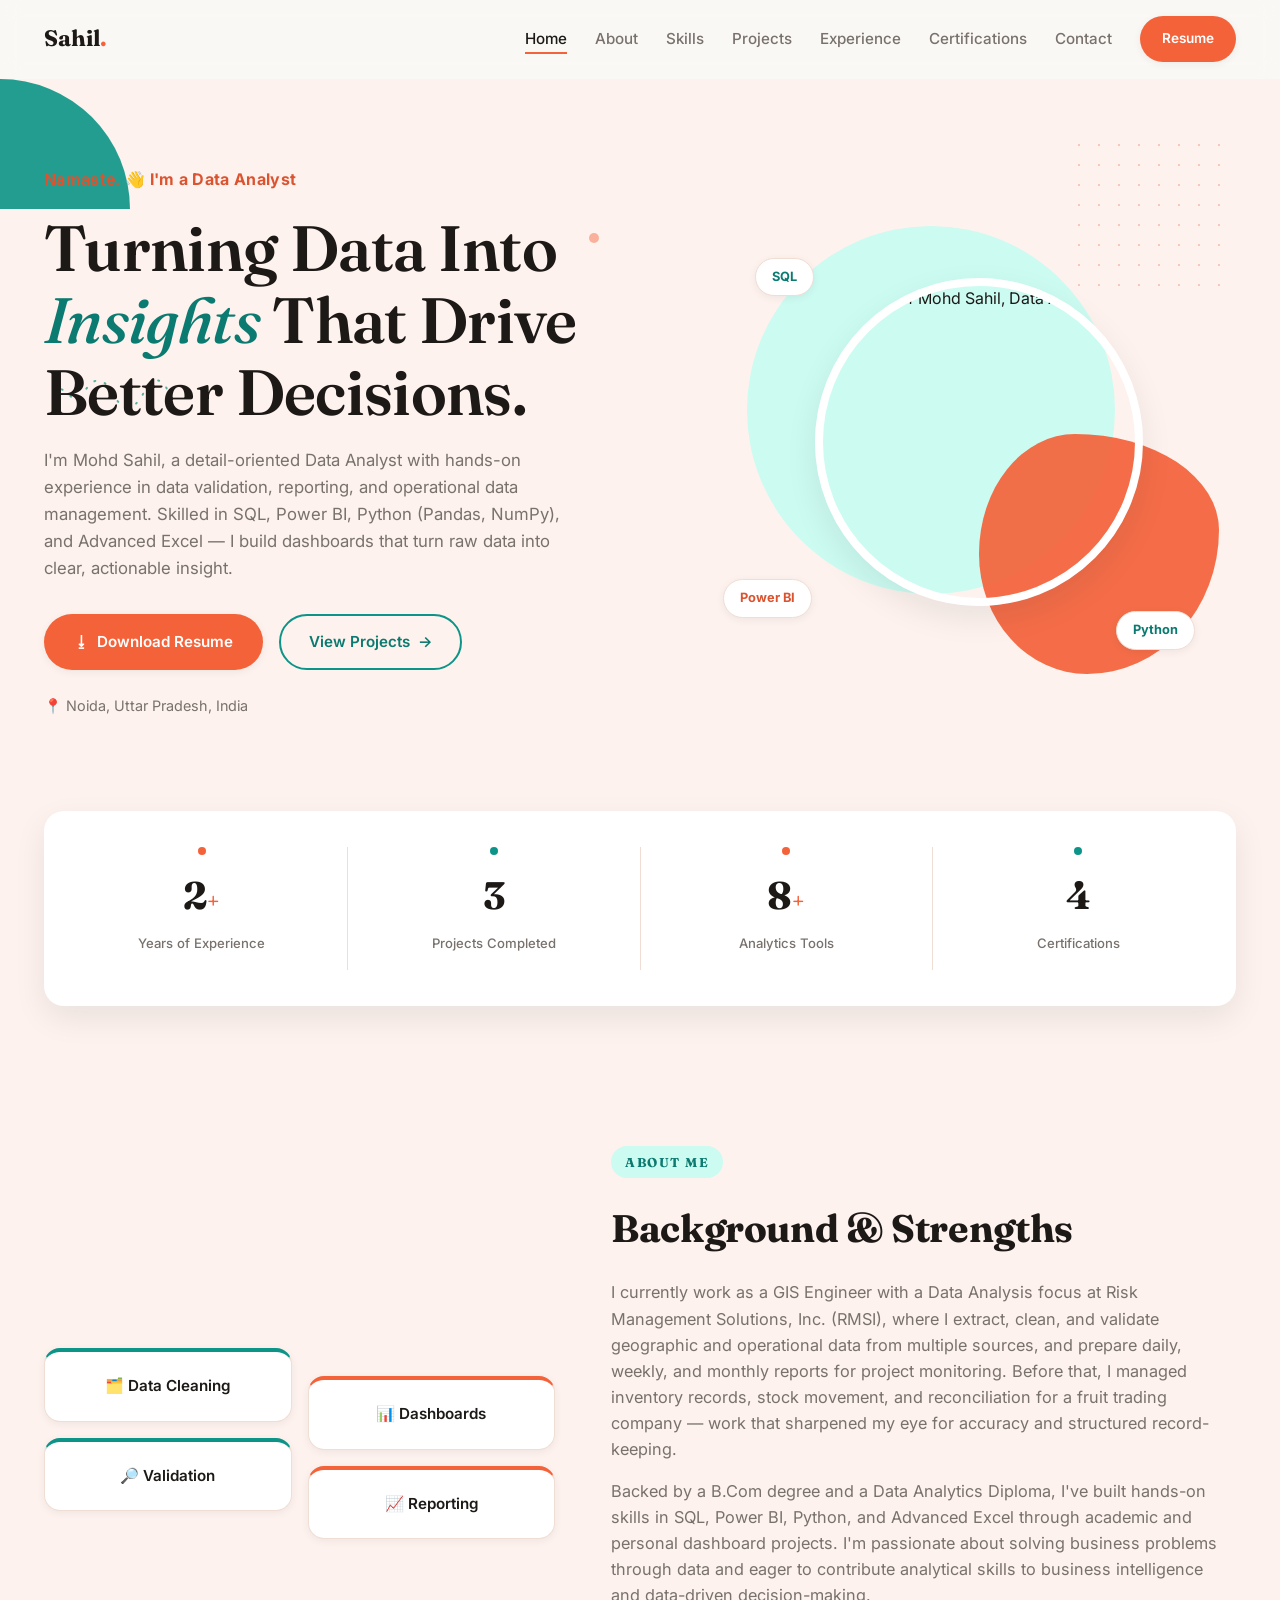
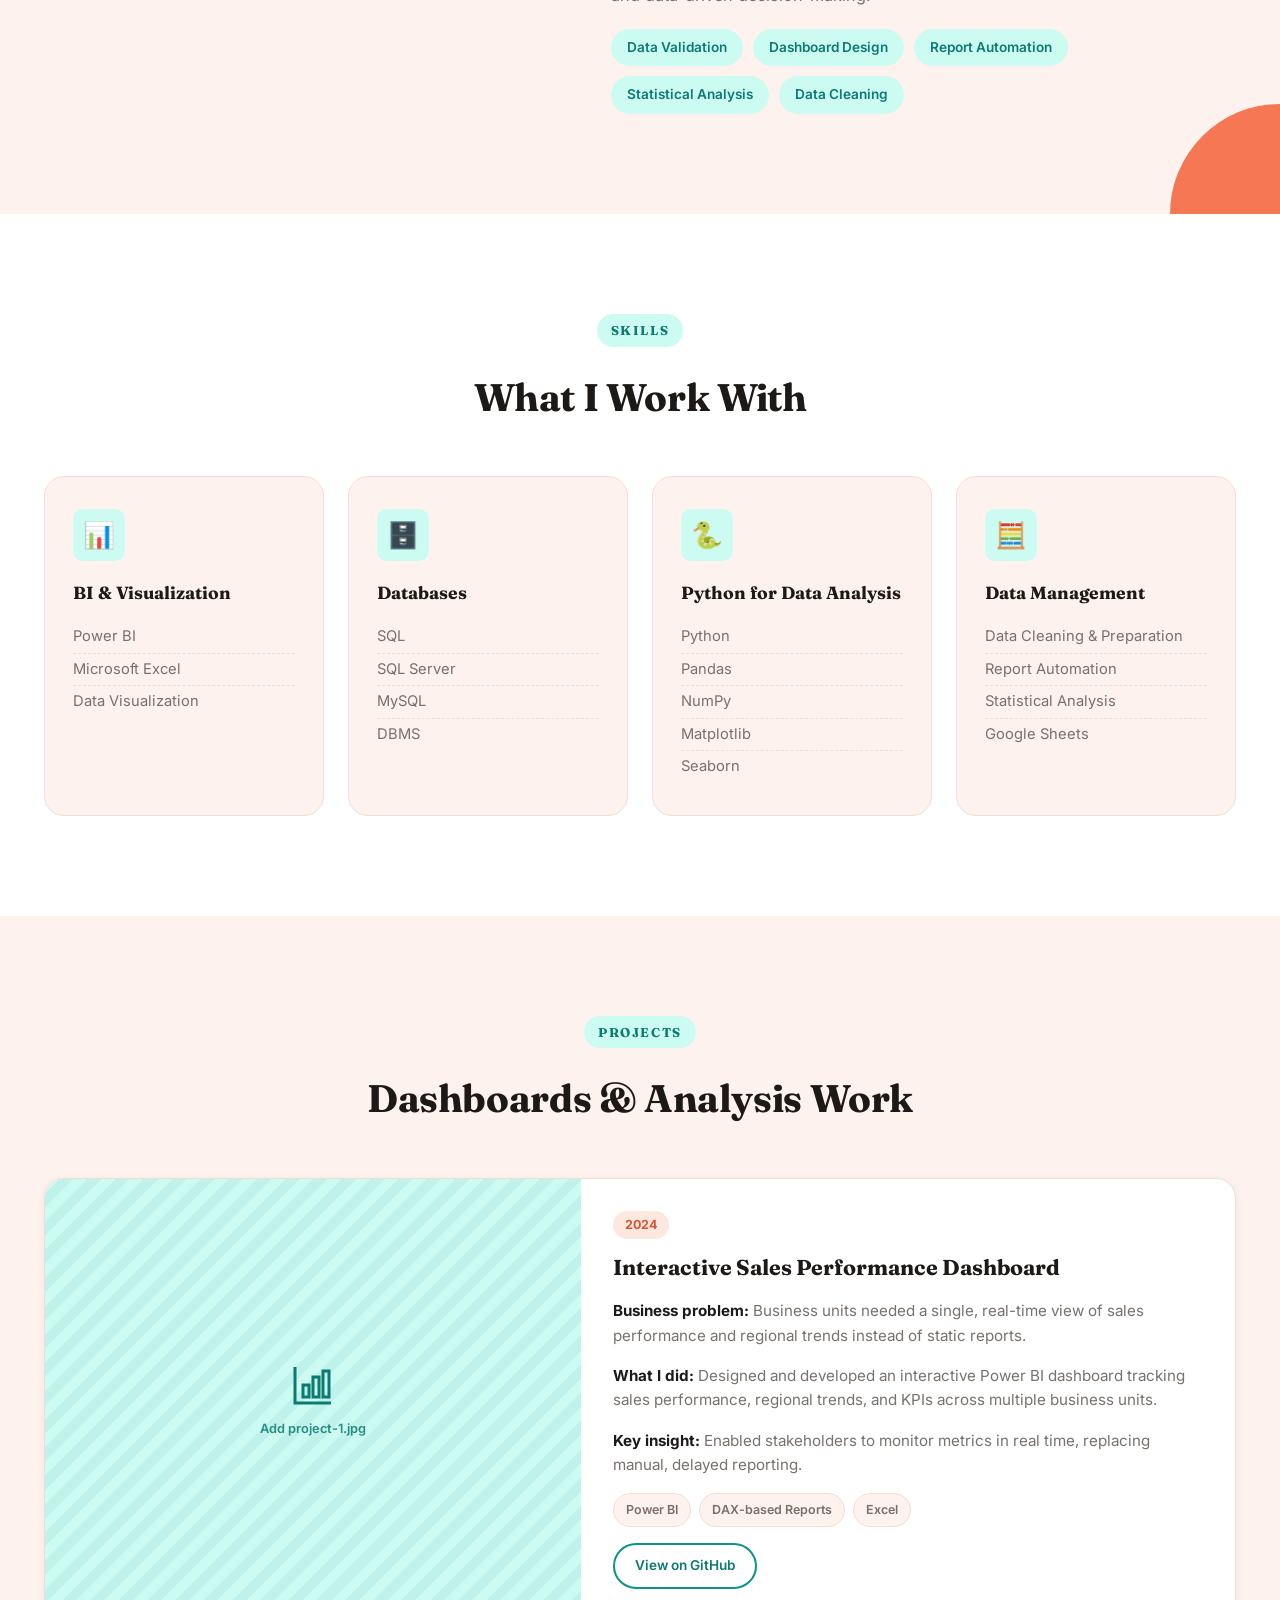
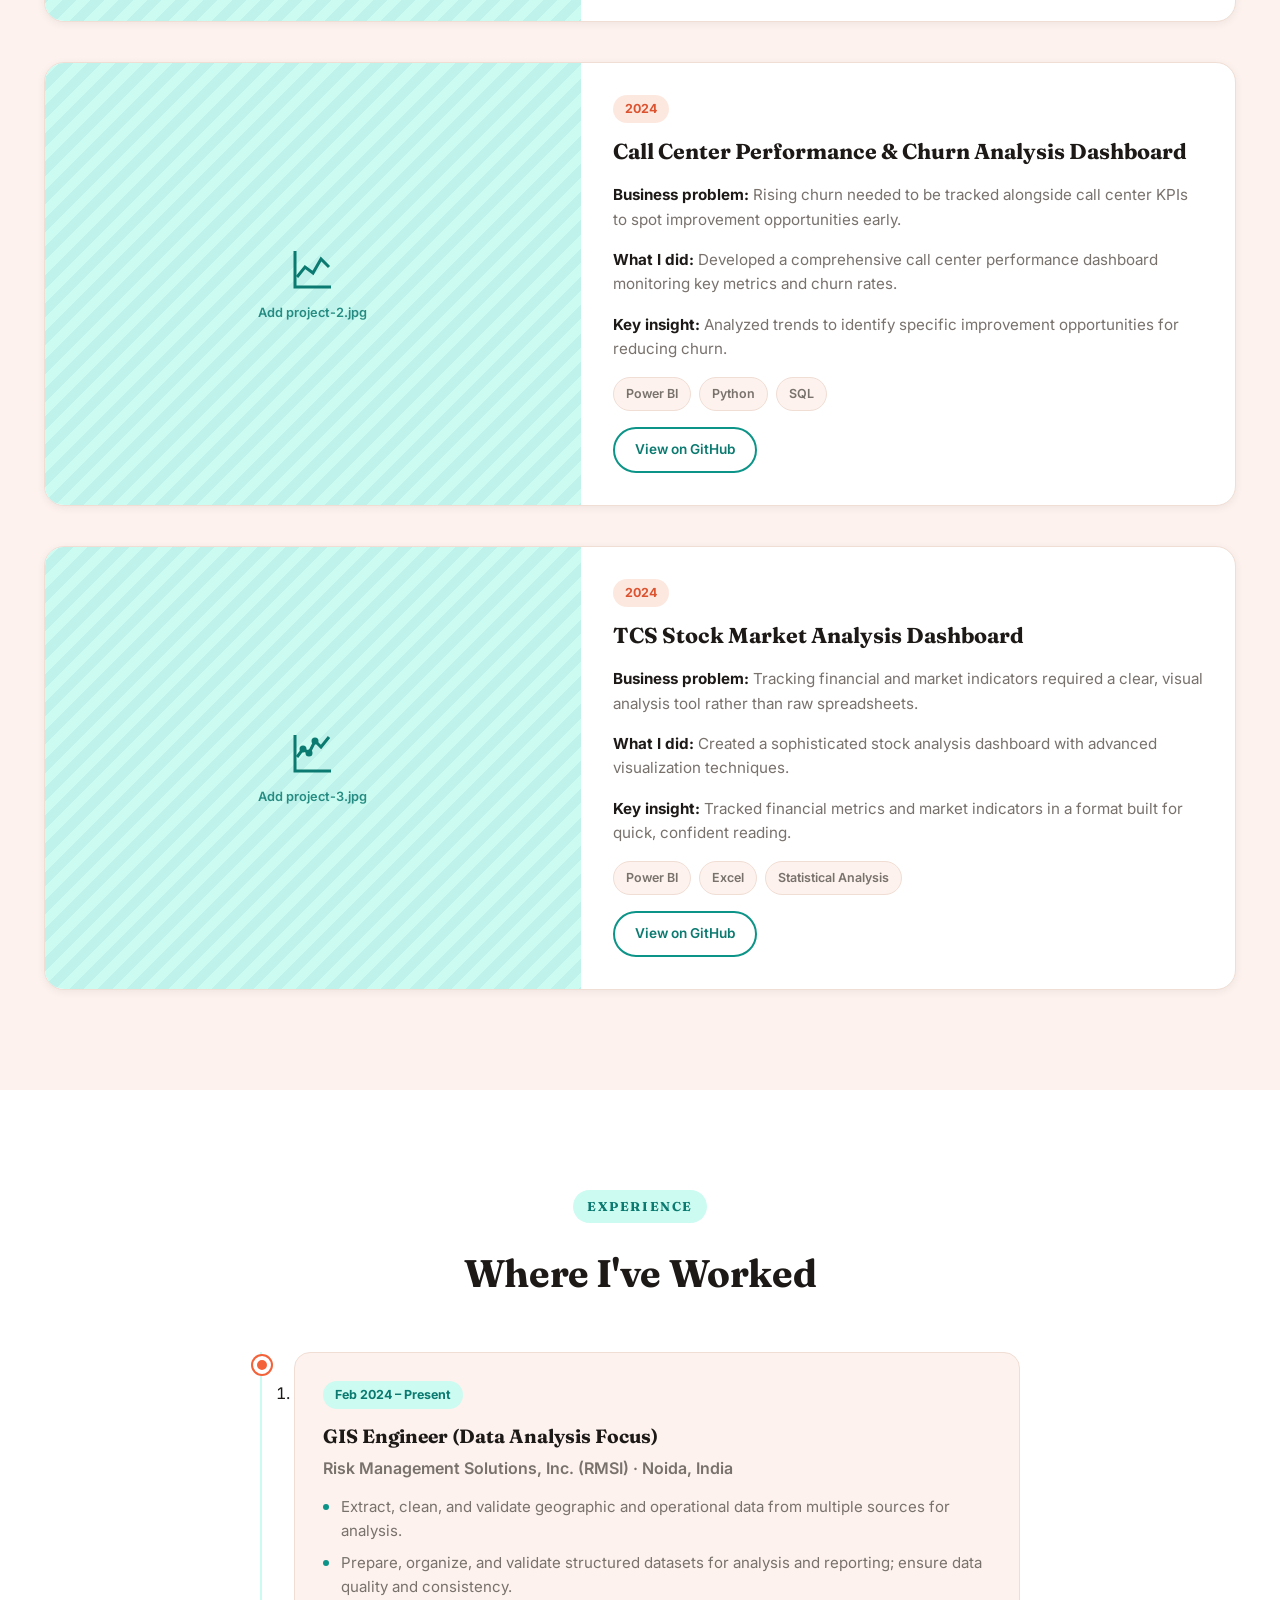
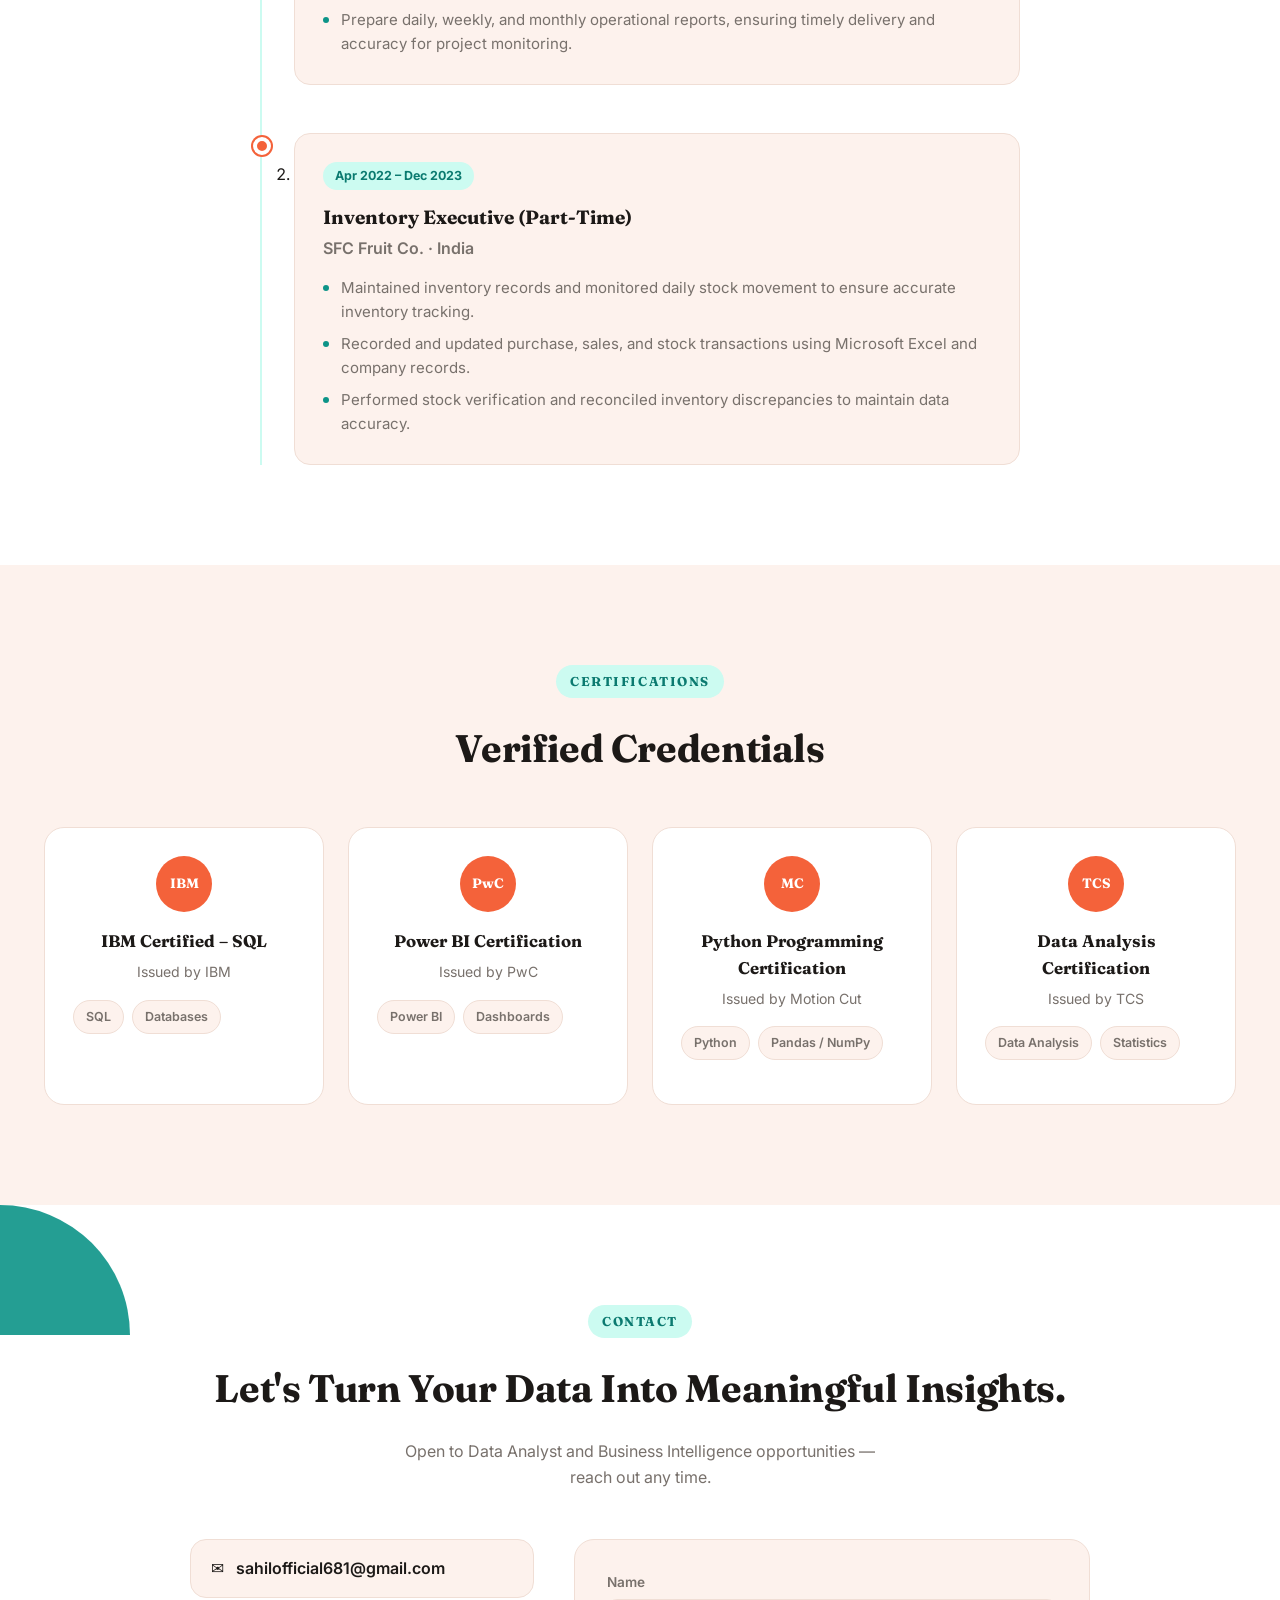
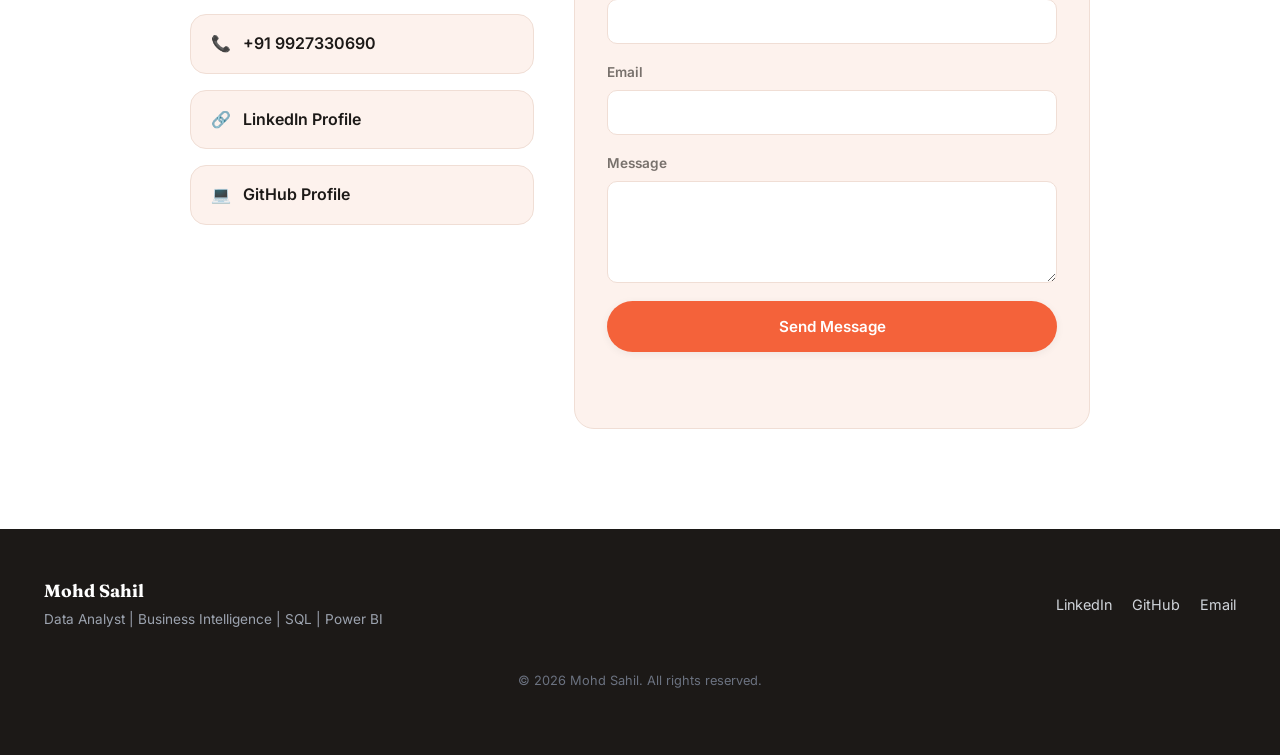
==== index.html @ 507fa6af "Add files via upload" ====
<!DOCTYPE html>
<html lang="en">
<head>
  <meta charset="UTF-8">
  <meta name="viewport" content="width=device-width, initial-scale=1.0">
  <title>Mohd Sahil | Data Analyst &amp; Business Intelligence Professional</title>
  <meta name="description" content="Mohd Sahil — Data Analyst specializing in SQL, Power BI, Python and Excel. Portfolio of dashboards, data cleaning, and reporting projects.">
  <meta name="keywords" content="Data Analyst, Power BI, SQL, Python, Business Intelligence, Data Visualization, Portfolio">
  <meta name="author" content="Mohd Sahil">

  <!-- Open Graph -->
  <meta property="og:title" content="Mohd Sahil | Data Analyst Portfolio">
  <meta property="og:description" content="Turning data into insights that drive better decisions.">
  <meta property="og:type" content="website">

  <!-- Favicon (simple inline SVG monogram, no external file needed) -->
  <link rel="icon" href="data:image/svg+xml,%3Csvg xmlns='http://www.w3.org/2000/svg' viewBox='0 0 100 100'%3E%3Crect width='100' height='100' rx='22' fill='%230D9488'/%3E%3Ctext x='50' y='68' font-size='52' font-family='Arial,sans-serif' font-weight='700' fill='white' text-anchor='middle'%3EMS%3C/text%3E%3C/svg%3E">

  <!-- Fonts -->
  <link rel="preconnect" href="https://fonts.googleapis.com">
  <link rel="preconnect" href="https://fonts.gstatic.com" crossorigin>
  <link href="https://fonts.googleapis.com/css2?family=Fraunces:ital,wght@0,500;0,600;0,700;1,500;1,600&family=Inter:wght@400;500;600;700&display=swap" rel="stylesheet">

  <link rel="stylesheet" href="style.css">
</head>
<body>

  <!-- Skip link for accessibility -->
  <a class="skip-link" href="#main">Skip to main content</a>

  <!-- ===================== NAVBAR ===================== -->
  <header class="navbar" id="navbar">
    <nav class="nav-container" aria-label="Primary navigation">
      <a href="#home" class="nav-logo">Sahil<span class="dot">.</span></a>

      <button class="nav-toggle" id="navToggle" aria-label="Toggle navigation menu" aria-expanded="false" aria-controls="navMenu">
        <span></span><span></span><span></span>
      </button>

      <ul class="nav-menu" id="navMenu">
        <li><a href="#home" class="nav-link active">Home</a></li>
        <li><a href="#about" class="nav-link">About</a></li>
        <li><a href="#skills" class="nav-link">Skills</a></li>
        <li><a href="#projects" class="nav-link">Projects</a></li>
        <li><a href="#experience" class="nav-link">Experience</a></li>
        <li><a href="#certifications" class="nav-link">Certifications</a></li>
        <li><a href="#contact" class="nav-link">Contact</a></li>
        <li><a href="assets/resume/resume.pdf" class="btn btn-primary btn-small" download>Resume</a></li>
      </ul>
    </nav>
  </header>

  <main id="main">

    <!-- ===================== HERO ===================== -->
    <section class="hero" id="home">
      <span class="corner-shape corner-shape-teal" aria-hidden="true"></span>
      <div class="hero-bg-shapes" aria-hidden="true">
        <span class="shape shape-grid"></span>
        <span class="shape shape-dot shape-dot-1"></span>
        <span class="shape shape-dot shape-dot-2"></span>
        <svg class="shape shape-squiggle" width="120" height="40" viewBox="0 0 120 40" fill="none"><path d="M2 20c10-18 20 18 30 0s20-18 30 0 20 18 30 0 20-18 26 0" stroke="#0D9488" stroke-width="2" stroke-linecap="round" stroke-dasharray="1 10"/></svg>
      </div>

      <div class="container hero-grid">
        <div class="hero-text reveal">
          <p class="eyebrow">Namaste. 👋 I'm a Data Analyst</p>
          <h1 class="hero-title">Turning Data Into <em>Insights</em> That Drive Better Decisions.</h1>
          <p class="hero-intro">
            I'm Mohd Sahil, a detail-oriented Data Analyst with hands-on experience in data validation,
            reporting, and operational data management. Skilled in SQL, Power BI, Python (Pandas, NumPy),
            and Advanced Excel — I build dashboards that turn raw data into clear, actionable insight.
          </p>
          <div class="hero-actions">
            <a href="assets/resume/resume.pdf" class="btn btn-primary" download><span aria-hidden="true">⭳</span> Download Resume</a>
            <a href="#projects" class="btn btn-outline">View Projects <span aria-hidden="true">→</span></a>
          </div>
          <div class="hero-meta">
            <span>📍 Noida, Uttar Pradesh, India</span>
          </div>
        </div>

        <div class="hero-visual reveal">
          <div class="hero-photo-frame">
            <span class="frame-blob frame-blob-teal" aria-hidden="true"></span>
            <span class="frame-blob frame-blob-coral" aria-hidden="true"></span>
            <img src="assets/images/profile.png" alt="Portrait of Mohd Sahil, Data Analyst" class="hero-photo" width="440" height="440">
            <span class="chip chip-sql" aria-hidden="true">SQL</span>
            <span class="chip chip-bi" aria-hidden="true">Power BI</span>
            <span class="chip chip-py" aria-hidden="true">Python</span>
          </div>
        </div>
      </div>
    </section>

    <!-- ===================== KPI / STATS (floating card) ===================== -->
    <section class="stats" aria-label="Career statistics">
      <div class="container">
        <div class="stats-card reveal">
          <div class="stat-item">
            <span class="stat-dot dot-coral" aria-hidden="true"></span>
            <span class="stat-number" data-count="2">0</span><span class="stat-plus">+</span>
            <p class="stat-label">Years of Experience</p>
          </div>
          <span class="stat-divider" aria-hidden="true"></span>
          <div class="stat-item">
            <span class="stat-dot dot-teal" aria-hidden="true"></span>
            <span class="stat-number" data-count="3">0</span>
            <p class="stat-label">Projects Completed</p>
          </div>
          <span class="stat-divider" aria-hidden="true"></span>
          <div class="stat-item">
            <span class="stat-dot dot-coral" aria-hidden="true"></span>
            <span class="stat-number" data-count="8">0</span><span class="stat-plus">+</span>
            <p class="stat-label">Analytics Tools</p>
          </div>
          <span class="stat-divider" aria-hidden="true"></span>
          <div class="stat-item">
            <span class="stat-dot dot-teal" aria-hidden="true"></span>
            <span class="stat-number" data-count="4">0</span>
            <p class="stat-label">Certifications</p>
          </div>
        </div>
      </div>
    </section>

    <!-- ===================== ABOUT ===================== -->
    <section class="about" id="about">
      <span class="corner-shape corner-shape-coral" aria-hidden="true"></span>
      <div class="container about-grid">
        <div class="about-visual reveal" aria-hidden="true">
          <div class="about-shape-block">
            <div class="mini-card">🗂️ Data Cleaning</div>
            <div class="mini-card mini-card-offset">📊 Dashboards</div>
            <div class="mini-card">🔎 Validation</div>
            <div class="mini-card mini-card-offset">📈 Reporting</div>
          </div>
        </div>

        <div class="about-content reveal">
          <p class="eyebrow">About Me</p>
          <h2 class="section-title">Background &amp; Strengths</h2>
          <p class="about-text">
            I currently work as a GIS Engineer with a Data Analysis focus at Risk Management Solutions, Inc. (RMSI),
            where I extract, clean, and validate geographic and operational data from multiple sources, and prepare
            daily, weekly, and monthly reports for project monitoring. Before that, I managed inventory records,
            stock movement, and reconciliation for a fruit trading company — work that sharpened my eye for
            accuracy and structured record-keeping.
          </p>
          <p class="about-text">
            Backed by a B.Com degree and a Data Analytics Diploma, I've built hands-on skills in SQL, Power BI,
            Python, and Advanced Excel through academic and personal dashboard projects. I'm passionate about
            solving business problems through data and eager to contribute analytical skills to business
            intelligence and data-driven decision-making.
          </p>
          <ul class="strength-tags">
            <li>Data Validation</li>
            <li>Dashboard Design</li>
            <li>Report Automation</li>
            <li>Statistical Analysis</li>
            <li>Data Cleaning</li>
          </ul>
        </div>
      </div>
    </section>

    <!-- ===================== SKILLS ===================== -->
    <section class="skills" id="skills">
      <div class="container">
        <p class="eyebrow center">Skills</p>
        <h2 class="section-title center">What I Work With</h2>

        <div class="skills-grid">
          <div class="skill-card reveal">
            <div class="skill-icon" aria-hidden="true">📊</div>
            <h3>BI &amp; Visualization</h3>
            <ul class="skill-list">
              <li>Power BI</li>
              <li>Microsoft Excel</li>
              <li>Data Visualization</li>
            </ul>
          </div>

          <div class="skill-card reveal">
            <div class="skill-icon" aria-hidden="true">🗄️</div>
            <h3>Databases</h3>
            <ul class="skill-list">
              <li>SQL</li>
              <li>SQL Server</li>
              <li>MySQL</li>
              <li>DBMS</li>
            </ul>
          </div>

          <div class="skill-card reveal">
            <div class="skill-icon" aria-hidden="true">🐍</div>
            <h3>Python for Data Analysis</h3>
            <ul class="skill-list">
              <li>Python</li>
              <li>Pandas</li>
              <li>NumPy</li>
              <li>Matplotlib</li>
              <li>Seaborn</li>
            </ul>
          </div>

          <div class="skill-card reveal">
            <div class="skill-icon" aria-hidden="true">🧮</div>
            <h3>Data Management</h3>
            <ul class="skill-list">
              <li>Data Cleaning &amp; Preparation</li>
              <li>Report Automation</li>
              <li>Statistical Analysis</li>
              <li>Google Sheets</li>
            </ul>
          </div>
        </div>
      </div>
    </section>

    <!-- ===================== PROJECTS ===================== -->
    <section class="projects" id="projects">
      <div class="container">
        <p class="eyebrow center">Projects</p>
        <h2 class="section-title center">Dashboards &amp; Analysis Work</h2>

        <div class="project-list">

          <!-- Project 1 -->
          <article class="project-card reveal">
            <div class="project-media">
              <div class="project-placeholder" role="img" aria-label="Placeholder for Interactive Sales Performance Dashboard screenshot">
                <svg viewBox="0 0 24 24" width="48" height="48" fill="none" stroke="currentColor" stroke-width="1.5" aria-hidden="true"><path d="M3 3v18h18"/><rect x="7" y="12" width="3" height="6"/><rect x="12" y="8" width="3" height="10"/><rect x="17" y="5" width="3" height="13"/></svg>
                <span>Add project-1.jpg</span>
              </div>
            </div>
            <div class="project-body">
              <span class="project-year">2024</span>
              <h3>Interactive Sales Performance Dashboard</h3>
              <p class="project-problem"><strong>Business problem:</strong> Business units needed a single, real-time view of sales performance and regional trends instead of static reports.</p>
              <p class="project-detail"><strong>What I did:</strong> Designed and developed an interactive Power BI dashboard tracking sales performance, regional trends, and KPIs across multiple business units.</p>
              <p class="project-insight"><strong>Key insight:</strong> Enabled stakeholders to monitor metrics in real time, replacing manual, delayed reporting.</p>
              <div class="project-tools">
                <span class="tool-tag">Power BI</span>
                <span class="tool-tag">DAX-based Reports</span>
                <span class="tool-tag">Excel</span>
              </div>
              <div class="project-actions">
                <a href="https://github.com/MohdSahil007/" class="btn btn-outline btn-small" target="_blank" rel="noopener noreferrer">View on GitHub</a>
              </div>
            </div>
          </article>

          <!-- Project 2 -->
          <article class="project-card reveal">
            <div class="project-media">
              <div class="project-placeholder" role="img" aria-label="Placeholder for Call Center Performance and Churn Analysis Dashboard screenshot">
                <svg viewBox="0 0 24 24" width="48" height="48" fill="none" stroke="currentColor" stroke-width="1.5" aria-hidden="true"><path d="M3 3v18h18"/><path d="M4 16l4-5 4 3 4-7 4 4"/></svg>
                <span>Add project-2.jpg</span>
              </div>
            </div>
            <div class="project-body">
              <span class="project-year">2024</span>
              <h3>Call Center Performance &amp; Churn Analysis Dashboard</h3>
              <p class="project-problem"><strong>Business problem:</strong> Rising churn needed to be tracked alongside call center KPIs to spot improvement opportunities early.</p>
              <p class="project-detail"><strong>What I did:</strong> Developed a comprehensive call center performance dashboard monitoring key metrics and churn rates.</p>
              <p class="project-insight"><strong>Key insight:</strong> Analyzed trends to identify specific improvement opportunities for reducing churn.</p>
              <div class="project-tools">
                <span class="tool-tag">Power BI</span>
                <span class="tool-tag">Python</span>
                <span class="tool-tag">SQL</span>
              </div>
              <div class="project-actions">
                <a href="https://github.com/MohdSahil007/" class="btn btn-outline btn-small" target="_blank" rel="noopener noreferrer">View on GitHub</a>
              </div>
            </div>
          </article>

          <!-- Project 3 -->
          <article class="project-card reveal">
            <div class="project-media">
              <div class="project-placeholder" role="img" aria-label="Placeholder for TCS Stock Market Analysis Dashboard screenshot">
                <svg viewBox="0 0 24 24" width="48" height="48" fill="none" stroke="currentColor" stroke-width="1.5" aria-hidden="true"><path d="M3 3v18h18"/><path d="M4 14l3-4 3 2 3-6 3 3 4-5"/><circle cx="7" cy="10" r="1"/><circle cx="10" cy="12" r="1"/><circle cx="13" cy="6" r="1"/></svg>
                <span>Add project-3.jpg</span>
              </div>
            </div>
            <div class="project-body">
              <span class="project-year">2024</span>
              <h3>TCS Stock Market Analysis Dashboard</h3>
              <p class="project-problem"><strong>Business problem:</strong> Tracking financial and market indicators required a clear, visual analysis tool rather than raw spreadsheets.</p>
              <p class="project-detail"><strong>What I did:</strong> Created a sophisticated stock analysis dashboard with advanced visualization techniques.</p>
              <p class="project-insight"><strong>Key insight:</strong> Tracked financial metrics and market indicators in a format built for quick, confident reading.</p>
              <div class="project-tools">
                <span class="tool-tag">Power BI</span>
                <span class="tool-tag">Excel</span>
                <span class="tool-tag">Statistical Analysis</span>
              </div>
              <div class="project-actions">
                <a href="https://github.com/MohdSahil007/" class="btn btn-outline btn-small" target="_blank" rel="noopener noreferrer">View on GitHub</a>
              </div>
            </div>
          </article>

        </div>
      </div>
    </section>

    <!-- ===================== EXPERIENCE ===================== -->
    <section class="experience" id="experience">
      <div class="container">
        <p class="eyebrow center">Experience</p>
        <h2 class="section-title center">Where I've Worked</h2>

        <ol class="timeline">
          <li class="timeline-item reveal">
            <span class="timeline-dot" aria-hidden="true"></span>
            <div class="timeline-card">
              <span class="timeline-date">Feb 2024 – Present</span>
              <h3>GIS Engineer (Data Analysis Focus)</h3>
              <p class="timeline-company">Risk Management Solutions, Inc. (RMSI) · Noida, India</p>
              <ul>
                <li>Extract, clean, and validate geographic and operational data from multiple sources for analysis.</li>
                <li>Prepare, organize, and validate structured datasets for analysis and reporting; ensure data quality and consistency.</li>
                <li>Prepare daily, weekly, and monthly operational reports, ensuring timely delivery and accuracy for project monitoring.</li>
              </ul>
            </div>
          </li>

          <li class="timeline-item reveal">
            <span class="timeline-dot" aria-hidden="true"></span>
            <div class="timeline-card">
              <span class="timeline-date">Apr 2022 – Dec 2023</span>
              <h3>Inventory Executive (Part-Time)</h3>
              <p class="timeline-company">SFC Fruit Co. · India</p>
              <ul>
                <li>Maintained inventory records and monitored daily stock movement to ensure accurate inventory tracking.</li>
                <li>Recorded and updated purchase, sales, and stock transactions using Microsoft Excel and company records.</li>
                <li>Performed stock verification and reconciled inventory discrepancies to maintain data accuracy.</li>
              </ul>
            </div>
          </li>
        </ol>
      </div>
    </section>

    <!-- ===================== CERTIFICATIONS ===================== -->
    <section class="certifications" id="certifications">
      <div class="container">
        <p class="eyebrow center">Certifications</p>
        <h2 class="section-title center">Verified Credentials</h2>

        <div class="cert-grid">
          <div class="cert-card reveal">
            <div class="cert-badge">IBM</div>
            <h3>IBM Certified – SQL</h3>
            <p class="cert-issuer">Issued by IBM</p>
            <div class="project-tools">
              <span class="tool-tag">SQL</span>
              <span class="tool-tag">Databases</span>
            </div>
          </div>

          <div class="cert-card reveal">
            <div class="cert-badge">PwC</div>
            <h3>Power BI Certification</h3>
            <p class="cert-issuer">Issued by PwC</p>
            <div class="project-tools">
              <span class="tool-tag">Power BI</span>
              <span class="tool-tag">Dashboards</span>
            </div>
          </div>

          <div class="cert-card reveal">
            <div class="cert-badge">MC</div>
            <h3>Python Programming Certification</h3>
            <p class="cert-issuer">Issued by Motion Cut</p>
            <div class="project-tools">
              <span class="tool-tag">Python</span>
              <span class="tool-tag">Pandas / NumPy</span>
            </div>
          </div>

          <div class="cert-card reveal">
            <div class="cert-badge">TCS</div>
            <h3>Data Analysis Certification</h3>
            <p class="cert-issuer">Issued by TCS</p>
            <div class="project-tools">
              <span class="tool-tag">Data Analysis</span>
              <span class="tool-tag">Statistics</span>
            </div>
          </div>
        </div>
      </div>
    </section>

    <!-- ===================== CONTACT ===================== -->
    <section class="contact" id="contact">
      <span class="corner-shape corner-shape-teal" aria-hidden="true"></span>
      <div class="container contact-inner">
        <p class="eyebrow center">Contact</p>
        <h2 class="section-title center">Let's Turn Your Data Into Meaningful Insights.</h2>
        <p class="contact-sub">Open to Data Analyst and Business Intelligence opportunities — reach out any time.</p>

        <div class="contact-grid">
          <div class="contact-links reveal">
            <a href="mailto:sahilofficial681@gmail.com" class="contact-link">
              <span aria-hidden="true">✉️</span> sahilofficial681@gmail.com
            </a>
            <a href="tel:+919927330690" class="contact-link">
              <span aria-hidden="true">📞</span> +91 9927330690
            </a>
            <a href="https://www.linkedin.com/in/mohd-sahil-ab42892b3" class="contact-link" target="_blank" rel="noopener noreferrer">
              <span aria-hidden="true">🔗</span> LinkedIn Profile
            </a>
            <a href="https://github.com/MohdSahil007/" class="contact-link" target="_blank" rel="noopener noreferrer">
              <span aria-hidden="true">💻</span> GitHub Profile
            </a>
          </div>

          <form class="contact-form reveal" id="contactForm" novalidate>
            <div class="form-row">
              <label for="cf-name">Name</label>
              <input type="text" id="cf-name" name="name" required autocomplete="name">
            </div>
            <div class="form-row">
              <label for="cf-email">Email</label>
              <input type="email" id="cf-email" name="email" required autocomplete="email">
            </div>
            <div class="form-row">
              <label for="cf-message">Message</label>
              <textarea id="cf-message" name="message" rows="4" required></textarea>
            </div>
            <button type="submit" class="btn btn-primary btn-full">Send Message</button>
            <p class="form-note" id="formNote" role="status" aria-live="polite"></p>
          </form>
        </div>
      </div>
    </section>

  </main>

  <!-- ===================== FOOTER ===================== -->
  <footer class="footer">
    <div class="container footer-inner">
      <div>
        <p class="footer-name">Mohd Sahil</p>
        <p class="footer-role">Data Analyst | Business Intelligence | SQL | Power BI</p>
      </div>
      <div class="footer-social">
        <a href="https://www.linkedin.com/in/mohd-sahil-ab42892b3" target="_blank" rel="noopener noreferrer" aria-label="LinkedIn">LinkedIn</a>
        <a href="https://github.com/MohdSahil007/" target="_blank" rel="noopener noreferrer" aria-label="GitHub">GitHub</a>
        <a href="mailto:sahilofficial681@gmail.com" aria-label="Email">Email</a>
      </div>
      <p class="footer-copy">© <span id="year"></span> Mohd Sahil. All rights reserved.</p>
    </div>
  </footer>

  <!-- Back to top -->
  <button id="backToTop" class="back-to-top" aria-label="Back to top">↑</button>

  <script src="script.js"></script>
</body>
</html>
---- style.css ----
/* =========================================================
   MOHD SAHIL — DATA ANALYST PORTFOLIO
   Design tokens: Teal primary, Coral secondary, off-white bg
   ========================================================= */

:root {
  /* Colors */
  --bg: #FDF2ED;
  --bg-deep: #FBE7DF;
  --surface: #FFFFFF;
  --teal: #0D9488;
  --teal-dark: #0B7A70;
  --teal-tint: #CCFBF1;
  --coral: #F4623A;
  --coral-dark: #DC5330;
  --coral-tint: #FDE2D8;
  --text-primary: #1C1917;
  --text-secondary: #78716C;
  --border: #F0DED5;

  /* Type */
  --font-display: 'Fraunces', Georgia, serif;
  --font-body: 'Inter', system-ui, sans-serif;

  /* Layout */
  --max-width: 1240px;
  --radius-lg: 20px;
  --radius-md: 16px;
  --radius-sm: 10px;
  --shadow-sm: 0 2px 8px rgba(17, 24, 39, 0.06);
  --shadow-md: 0 12px 32px rgba(17, 24, 39, 0.08);
  --transition: 220ms ease;
}

/* ===================== RESET ===================== */
*, *::before, *::after { box-sizing: border-box; }
html { scroll-behavior: smooth; }
body {
  margin: 0;
  font-family: var(--font-body);
  color: var(--text-primary);
  background: var(--bg);
  line-height: 1.6;
  -webkit-font-smoothing: antialiased;
}
img { max-width: 100%; display: block; }
ul { list-style: none; margin: 0; padding: 0; }
a { color: inherit; text-decoration: none; }
h1, h2, h3 { font-family: var(--font-display); margin: 0; }
p { margin: 0 0 1rem; }
button { font-family: inherit; cursor: pointer; }

@media (prefers-reduced-motion: reduce) {
  html { scroll-behavior: auto; }
  *, *::before, *::after {
    animation-duration: 0.001ms !important;
    animation-iteration-count: 1 !important;
    transition-duration: 0.001ms !important;
  }
}

/* Skip link */
.skip-link {
  position: absolute;
  left: -999px;
  top: 0;
  background: var(--teal);
  color: #fff;
  padding: 12px 20px;
  z-index: 1000;
  border-radius: 0 0 8px 0;
}
.skip-link:focus {
  left: 0;
}

/* Focus visibility for accessibility */
a:focus-visible,
button:focus-visible,
input:focus-visible,
textarea:focus-visible {
  outline: 3px solid var(--coral);
  outline-offset: 3px;
}

.container {
  max-width: var(--max-width);
  margin: 0 auto;
  padding: 0 24px;
}

/* ===================== BUTTONS ===================== */
.btn {
  display: inline-flex;
  align-items: center;
  justify-content: center;
  padding: 14px 28px;
  border-radius: 999px;
  font-weight: 600;
  font-size: 0.95rem;
  border: 2px solid transparent;
  transition: transform var(--transition), box-shadow var(--transition), background var(--transition), color var(--transition);
  white-space: nowrap;
}
.btn-primary {
  background: var(--coral);
  color: #fff;
  box-shadow: var(--shadow-sm);
  gap: 8px;
}
.btn-primary:hover {
  background: var(--coral-dark);
  transform: translateY(-2px);
  box-shadow: var(--shadow-md);
}
.btn-outline {
  background: transparent;
  border-color: var(--teal);
  color: var(--teal-dark);
  gap: 8px;
}
.btn-outline:hover {
  background: var(--teal);
  color: #fff;
  transform: translateY(-2px);
}
.btn-small { padding: 10px 20px; font-size: 0.85rem; }
.btn-full { width: 100%; }

/* ===================== NAVBAR ===================== */
.navbar {
  position: sticky;
  top: 0;
  z-index: 500;
  background: rgba(250, 249, 246, 0.85);
  backdrop-filter: blur(10px);
  border-bottom: 1px solid transparent;
  transition: border-color var(--transition), box-shadow var(--transition);
}
.navbar.scrolled {
  border-bottom-color: var(--border);
  box-shadow: var(--shadow-sm);
}
.nav-container {
  max-width: var(--max-width);
  margin: 0 auto;
  padding: 16px 24px;
  display: flex;
  align-items: center;
  justify-content: space-between;
}
.nav-logo {
  font-family: var(--font-display);
  font-weight: 700;
  font-size: 1.4rem;
  color: var(--text-primary);
}
.nav-logo .dot { color: var(--coral); }

.nav-menu {
  display: flex;
  align-items: center;
  gap: 28px;
}
.nav-link {
  font-weight: 500;
  font-size: 0.95rem;
  color: var(--text-secondary);
  position: relative;
  padding-bottom: 4px;
  transition: color var(--transition);
}
.nav-link::after {
  content: "";
  position: absolute;
  left: 0;
  bottom: -2px;
  width: 0;
  height: 2px;
  background: var(--coral);
  transition: width var(--transition);
}
.nav-link:hover,
.nav-link.active {
  color: var(--text-primary);
}
.nav-link.active::after,
.nav-link:hover::after {
  width: 100%;
}

.nav-toggle {
  display: none;
  flex-direction: column;
  gap: 5px;
  background: none;
  border: none;
  padding: 8px;
}
.nav-toggle span {
  width: 24px;
  height: 2px;
  background: var(--text-primary);
  transition: transform var(--transition), opacity var(--transition);
}
.nav-toggle[aria-expanded="true"] span:nth-child(1) { transform: translateY(7px) rotate(45deg); }
.nav-toggle[aria-expanded="true"] span:nth-child(2) { opacity: 0; }
.nav-toggle[aria-expanded="true"] span:nth-child(3) { transform: translateY(-7px) rotate(-45deg); }

/* ===================== HERO ===================== */
.hero {
  position: relative;
  overflow: hidden;
  padding: 88px 0 0;
}
.hero-grid {
  display: grid;
  grid-template-columns: 1.1fr 0.9fr;
  gap: 48px;
  align-items: center;
  position: relative;
  z-index: 2;
  padding-bottom: 64px;
}
.eyebrow {
  display: inline-block;
  font-family: var(--font-display);
  font-size: 0.8rem;
  font-weight: 700;
  letter-spacing: 0.12em;
  text-transform: uppercase;
  color: var(--teal-dark);
  background: var(--teal-tint);
  padding: 6px 14px;
  border-radius: 999px;
  margin-bottom: 20px;
}
.eyebrow.center { display: block; width: fit-content; margin-left: auto; margin-right: auto; }

.hero-text > .eyebrow {
  background: none;
  padding: 0;
  color: var(--coral-dark);
  font-family: var(--font-body);
  font-weight: 700;
  letter-spacing: 0.02em;
  text-transform: none;
  font-size: 1rem;
}

.hero-title {
  font-family: var(--font-display);
  font-size: clamp(2.4rem, 5.4vw, 4rem);
  font-weight: 600;
  line-height: 1.12;
  letter-spacing: -0.01em;
  margin-bottom: 20px;
}
.hero-title em {
  font-style: italic;
  color: var(--teal-dark);
  font-weight: 500;
  position: relative;
}
.hero-intro {
  font-size: 1.05rem;
  color: var(--text-secondary);
  max-width: 520px;
  margin-bottom: 32px;
}
.hero-actions {
  display: flex;
  gap: 16px;
  flex-wrap: wrap;
  margin-bottom: 24px;
}
.hero-meta {
  color: var(--text-secondary);
  font-size: 0.9rem;
}

.hero-visual { display: flex; justify-content: center; }
.hero-photo-frame {
  position: relative;
  width: min(400px, 78vw);
  height: min(400px, 78vw);
  display: flex;
  align-items: center;
  justify-content: center;
}
.frame-blob {
  position: absolute;
  z-index: 1;
  border-radius: 50%;
}
.frame-blob-teal {
  width: 92%;
  height: 92%;
  background: var(--teal-tint);
  top: -4%;
  left: -8%;
}
.frame-blob-coral {
  width: 60%;
  height: 60%;
  background: var(--coral);
  border-radius: 40% 60% 55% 45% / 50% 40% 60% 50%;
  bottom: -8%;
  right: -10%;
  opacity: 0.92;
}
.hero-photo {
  width: 82%;
  height: 82%;
  object-fit: cover;
  border-radius: 50%;
  border: 8px solid var(--surface);
  box-shadow: var(--shadow-md);
  position: relative;
  z-index: 2;
}
.chip {
  position: absolute;
  z-index: 3;
  background: var(--surface);
  border: 1px solid var(--border);
  box-shadow: var(--shadow-sm);
  padding: 8px 16px;
  border-radius: 999px;
  font-family: var(--font-body);
  font-weight: 700;
  font-size: 0.8rem;
  animation: float 5s ease-in-out infinite;
}
.chip-sql { top: 4%; left: -6%; color: var(--teal-dark); animation-delay: 0s; }
.chip-bi { bottom: 6%; left: -14%; color: var(--coral-dark); animation-delay: 1.2s; }
.chip-py { bottom: -2%; right: -4%; color: var(--teal-dark); animation-delay: 2.4s; }
@keyframes float {
  0%, 100% { transform: translateY(0); }
  50% { transform: translateY(-10px); }
}

/* Quarter-circle corner accent (reusable) */
.corner-shape {
  position: absolute;
  z-index: 1;
  pointer-events: none;
  border-radius: 0 100% 0 0;
}
.corner-shape-teal {
  top: 0;
  left: 0;
  width: 130px;
  height: 130px;
  background: var(--teal);
  opacity: 0.9;
}
.corner-shape-coral {
  bottom: 0;
  right: 0;
  width: 110px;
  height: 110px;
  background: var(--coral);
  opacity: 0.85;
  border-radius: 100% 0 0 0;
}

/* Decorative background shapes */
.hero-bg-shapes { position: absolute; inset: 0; z-index: 1; pointer-events: none; overflow: hidden; }
.shape { position: absolute; }
.shape-grid {
  top: 8%;
  right: 4%;
  width: 160px;
  height: 160px;
  background-image: radial-gradient(var(--coral) 1.5px, transparent 1.5px);
  background-size: 20px 20px;
  opacity: 0.3;
}
.shape-squiggle { top: 42%; left: 4%; opacity: 0.7; }
.shape-dot { width: 10px; height: 10px; border-radius: 50%; background: var(--coral); opacity: 0.45; }
.shape-dot-1 { top: 22%; left: 46%; }
.shape-dot-2 { top: 68%; right: 32%; background: var(--teal); }

/* ===================== STATS (floating card, overlaps hero bottom edge) ===================== */
.stats { margin-top: -70px; position: relative; z-index: 3; padding-bottom: 40px; }
.stats-card {
  background: var(--surface);
  border-radius: var(--radius-lg);
  box-shadow: var(--shadow-md);
  padding: 36px 24px;
  display: flex;
  align-items: center;
  justify-content: space-between;
  gap: 12px;
}
.stat-item { flex: 1; text-align: center; position: relative; }
.stat-dot {
  display: block;
  width: 8px;
  height: 8px;
  border-radius: 50%;
  margin: 0 auto 10px;
}
.dot-coral { background: var(--coral); }
.dot-teal { background: var(--teal); }
.stat-divider {
  width: 1px;
  align-self: stretch;
  background: var(--border);
}
.stat-number {
  font-family: var(--font-display);
  font-size: clamp(1.8rem, 3.6vw, 2.4rem);
  font-weight: 700;
  color: var(--text-primary);
}
.stat-plus {
  font-family: var(--font-display);
  font-weight: 700;
  font-size: 1.4rem;
  color: var(--coral);
}
.stat-label {
  margin-top: 6px;
  font-size: 0.82rem;
  color: var(--text-secondary);
  font-weight: 500;
}

/* ===================== SECTION SHARED ===================== */
section { padding: 100px 0; }
.section-title {
  font-size: clamp(1.8rem, 3.4vw, 2.4rem);
  font-weight: 700;
  letter-spacing: -0.01em;
  margin-bottom: 20px;
}
.section-title.center { text-align: center; }

/* ===================== ABOUT ===================== */
.about { position: relative; overflow: hidden; }
.about-grid {
  display: grid;
  grid-template-columns: 0.9fr 1.1fr;
  gap: 56px;
  align-items: center;
}
.about-shape-block {
  display: grid;
  grid-template-columns: 1fr 1fr;
  gap: 16px;
}
.mini-card {
  background: var(--surface);
  border: 1px solid var(--border);
  border-radius: var(--radius-md);
  padding: 22px 16px;
  font-weight: 600;
  font-size: 0.95rem;
  box-shadow: var(--shadow-sm);
  text-align: center;
}
.mini-card-offset { transform: translateY(28px); }
.mini-card:nth-child(odd) { border-top: 4px solid var(--teal); }
.mini-card:nth-child(even) { border-top: 4px solid var(--coral); }

.about-text { color: var(--text-secondary); font-size: 1.02rem; }
.strength-tags {
  display: flex;
  flex-wrap: wrap;
  gap: 10px;
  margin-top: 20px;
}
.strength-tags li {
  background: var(--teal-tint);
  color: var(--teal-dark);
  font-weight: 600;
  font-size: 0.85rem;
  padding: 8px 16px;
  border-radius: 999px;
}

/* ===================== SKILLS ===================== */
.skills { background: var(--surface); }
.skills-grid {
  display: grid;
  grid-template-columns: repeat(auto-fit, minmax(240px, 1fr));
  gap: 24px;
  margin-top: 48px;
}
.skill-card {
  background: var(--bg);
  border: 1px solid var(--border);
  border-radius: var(--radius-lg);
  padding: 32px 28px;
  transition: transform var(--transition), box-shadow var(--transition), border-color var(--transition);
}
.skill-card:hover {
  transform: translateY(-6px);
  box-shadow: var(--shadow-md);
  border-color: var(--teal);
}
.skill-icon {
  width: 52px;
  height: 52px;
  display: flex;
  align-items: center;
  justify-content: center;
  font-size: 1.6rem;
  background: var(--teal-tint);
  border-radius: var(--radius-sm);
  margin-bottom: 18px;
}
.skill-card h3 {
  font-size: 1.1rem;
  margin-bottom: 14px;
}
.skill-list li {
  color: var(--text-secondary);
  font-size: 0.92rem;
  padding: 4px 0;
  border-bottom: 1px dashed var(--border);
}
.skill-list li:last-child { border-bottom: none; }

/* ===================== PROJECTS ===================== */
.project-list {
  display: flex;
  flex-direction: column;
  gap: 40px;
  margin-top: 48px;
}
.project-card {
  display: grid;
  grid-template-columns: 0.9fr 1.1fr;
  background: var(--surface);
  border: 1px solid var(--border);
  border-radius: var(--radius-lg);
  overflow: hidden;
  box-shadow: var(--shadow-sm);
  transition: transform var(--transition), box-shadow var(--transition);
}
.project-card:hover {
  transform: translateY(-6px);
  box-shadow: var(--shadow-md);
}
.project-media { background: var(--teal-tint); display: flex; }
.project-placeholder {
  width: 100%;
  display: flex;
  flex-direction: column;
  align-items: center;
  justify-content: center;
  gap: 10px;
  color: var(--teal-dark);
  min-height: 220px;
  padding: 24px;
  text-align: center;
  background: repeating-linear-gradient(135deg, var(--teal-tint), var(--teal-tint) 10px, #bff2ea 10px, #bff2ea 20px);
}
.project-placeholder span { font-size: 0.8rem; font-weight: 600; opacity: 0.85; }

.project-body { padding: 32px; }
.project-year {
  display: inline-block;
  font-size: 0.78rem;
  font-weight: 700;
  color: var(--coral-dark);
  background: #FDE8E0;
  padding: 4px 12px;
  border-radius: 999px;
  margin-bottom: 12px;
}
.project-body h3 {
  font-size: 1.35rem;
  margin-bottom: 14px;
}
.project-problem, .project-detail, .project-insight {
  font-size: 0.95rem;
  color: var(--text-secondary);
}
.project-problem strong, .project-detail strong, .project-insight strong {
  color: var(--text-primary);
}
.project-tools {
  display: flex;
  flex-wrap: wrap;
  gap: 8px;
  margin: 16px 0;
}
.tool-tag {
  background: var(--bg);
  border: 1px solid var(--border);
  font-size: 0.78rem;
  font-weight: 600;
  padding: 6px 12px;
  border-radius: 999px;
  color: var(--text-secondary);
}
.project-actions { margin-top: 16px; }

/* ===================== EXPERIENCE (TIMELINE) ===================== */
.experience { background: var(--surface); }
.timeline {
  position: relative;
  max-width: 760px;
  margin: 48px auto 0;
  padding-left: 32px;
  border-left: 2px solid var(--teal-tint);
}
.timeline-item { position: relative; padding-bottom: 48px; }
.timeline-item:last-child { padding-bottom: 0; }
.timeline-dot {
  position: absolute;
  left: -41px;
  top: 4px;
  width: 18px;
  height: 18px;
  border-radius: 50%;
  background: var(--coral);
  border: 4px solid var(--surface);
  box-shadow: 0 0 0 2px var(--coral);
}
.timeline-card {
  background: var(--bg);
  border: 1px solid var(--border);
  border-radius: var(--radius-md);
  padding: 28px;
}
.timeline-date {
  display: inline-block;
  font-size: 0.78rem;
  font-weight: 700;
  color: var(--teal-dark);
  background: var(--teal-tint);
  padding: 4px 12px;
  border-radius: 999px;
  margin-bottom: 12px;
}
.timeline-card h3 { font-size: 1.2rem; margin-bottom: 4px; }
.timeline-company { color: var(--text-secondary); font-weight: 600; margin-bottom: 14px; }
.timeline-card ul { display: flex; flex-direction: column; gap: 8px; }
.timeline-card li {
  color: var(--text-secondary);
  font-size: 0.94rem;
  padding-left: 18px;
  position: relative;
}
.timeline-card li::before {
  content: "";
  position: absolute;
  left: 0;
  top: 9px;
  width: 6px;
  height: 6px;
  border-radius: 50%;
  background: var(--teal);
}

/* ===================== CERTIFICATIONS ===================== */
.cert-grid {
  display: grid;
  grid-template-columns: repeat(auto-fit, minmax(240px, 1fr));
  gap: 24px;
  margin-top: 48px;
}
.cert-card {
  background: var(--surface);
  border: 1px solid var(--border);
  border-radius: var(--radius-lg);
  padding: 28px;
  text-align: center;
  transition: transform var(--transition), box-shadow var(--transition);
}
.cert-card:hover { transform: translateY(-6px); box-shadow: var(--shadow-md); }
.cert-badge {
  width: 56px;
  height: 56px;
  margin: 0 auto 16px;
  display: flex;
  align-items: center;
  justify-content: center;
  border-radius: 50%;
  background: var(--coral);
  color: #fff;
  font-family: var(--font-display);
  font-weight: 700;
  font-size: 0.85rem;
}
.cert-card h3 { font-size: 1.05rem; margin-bottom: 6px; }
.cert-issuer { color: var(--text-secondary); font-size: 0.88rem; margin-bottom: 14px; }

/* ===================== CONTACT ===================== */
.contact { background: var(--surface); position: relative; overflow: hidden; }
.contact-inner { text-align: center; }
.contact-sub { color: var(--text-secondary); max-width: 480px; margin: 0 auto 48px; }
.contact-grid {
  display: grid;
  grid-template-columns: 0.8fr 1.2fr;
  gap: 40px;
  text-align: left;
  max-width: 900px;
  margin: 0 auto;
}
.contact-links {
  display: flex;
  flex-direction: column;
  gap: 16px;
}
.contact-link {
  display: flex;
  align-items: center;
  gap: 12px;
  padding: 16px 20px;
  background: var(--bg);
  border: 1px solid var(--border);
  border-radius: var(--radius-md);
  font-weight: 600;
  transition: transform var(--transition), border-color var(--transition);
}
.contact-link:hover { transform: translateX(4px); border-color: var(--teal); }

.contact-form {
  background: var(--bg);
  border: 1px solid var(--border);
  border-radius: var(--radius-lg);
  padding: 32px;
}
.form-row { margin-bottom: 18px; display: flex; flex-direction: column; gap: 6px; }
.form-row label { font-size: 0.85rem; font-weight: 600; color: var(--text-secondary); }
.form-row input, .form-row textarea {
  padding: 12px 14px;
  border-radius: var(--radius-sm);
  border: 1px solid var(--border);
  font-family: inherit;
  font-size: 0.95rem;
  background: var(--surface);
  resize: vertical;
}
.form-row input:focus, .form-row textarea:focus {
  border-color: var(--teal);
}
.form-note { margin-top: 12px; font-size: 0.85rem; color: var(--teal-dark); min-height: 1.2em; }

/* ===================== FOOTER ===================== */
.footer {
  background: var(--text-primary);
  color: #E5E7EB;
  padding: 48px 0;
}
.footer-inner {
  display: flex;
  flex-wrap: wrap;
  align-items: center;
  justify-content: space-between;
  gap: 20px;
}
.footer-name { font-family: var(--font-display); font-weight: 700; font-size: 1.1rem; color: #fff; margin: 0; }
.footer-role { font-size: 0.85rem; color: #9CA3AF; margin: 4px 0 0; }
.footer-social { display: flex; gap: 20px; }
.footer-social a { font-size: 0.9rem; color: #D1D5DB; transition: color var(--transition); }
.footer-social a:hover { color: var(--coral); }
.footer-copy { width: 100%; text-align: center; font-size: 0.8rem; color: #6B7280; margin-top: 20px; }

/* ===================== BACK TO TOP ===================== */
.back-to-top {
  position: fixed;
  bottom: 28px;
  right: 28px;
  width: 48px;
  height: 48px;
  border-radius: 50%;
  border: none;
  background: var(--teal);
  color: #fff;
  font-size: 1.2rem;
  box-shadow: var(--shadow-md);
  opacity: 0;
  visibility: hidden;
  transform: translateY(10px);
  transition: opacity var(--transition), transform var(--transition), background var(--transition);
  z-index: 400;
}
.back-to-top.visible { opacity: 1; visibility: visible; transform: translateY(0); }
.back-to-top:hover { background: var(--teal-dark); }

/* ===================== SCROLL REVEAL =====================
   Content is visible by default (no-JS / slow-JS safe).
   JS adds .reveal-armed first (hides), then .is-visible on
   scroll into view. If JS never runs, nothing is ever hidden. */
.reveal.reveal-armed {
  opacity: 0;
  transform: translateY(24px);
  transition: opacity 700ms ease, transform 700ms ease;
}
.reveal.reveal-armed.is-visible {
  opacity: 1;
  transform: translateY(0);
}

/* ===================== RESPONSIVE ===================== */
@media (max-width: 960px) {
  .hero-grid, .about-grid, .project-card { grid-template-columns: 1fr; }
  .hero-visual { order: -1; margin-bottom: 20px; }
  .about-visual { order: -1; }
  .mini-card-offset { transform: none; }
  .project-media { min-height: 180px; }
  .stats-grid { grid-template-columns: repeat(2, 1fr); }
  .contact-grid { grid-template-columns: 1fr; }
}

@media (max-width: 780px) {
  .nav-menu {
    position: fixed;
    top: 68px;
    left: 0;
    right: 0;
    background: var(--surface);
    flex-direction: column;
    align-items: flex-start;
    gap: 0;
    padding: 12px 24px 24px;
    border-bottom: 1px solid var(--border);
    box-shadow: var(--shadow-md);
    transform: translateY(-10px);
    opacity: 0;
    visibility: hidden;
    pointer-events: none;
    transition: opacity var(--transition), transform var(--transition), visibility var(--transition);
  }
  .nav-menu.open {
    transform: translateY(0);
    opacity: 1;
    visibility: visible;
    pointer-events: auto;
  }
  .nav-menu li { width: 100%; padding: 10px 0; border-bottom: 1px solid var(--border); }
  .nav-menu li:last-child { border-bottom: none; padding-top: 16px; }
  .nav-toggle { display: flex; }
}

@media (max-width: 640px) {
  section { padding: 64px 0; }
  .hero { padding: 56px 0 100px; }
  .stats-grid { grid-template-columns: 1fr 1fr; gap: 14px; }
  .stat-card { padding: 22px 12px; }
  .chip { font-size: 0.7rem; padding: 6px 12px; }
  .chip-sql { left: -4%; }
  .chip-bi { left: -6%; }
  .chip-py { right: -2%; }
}
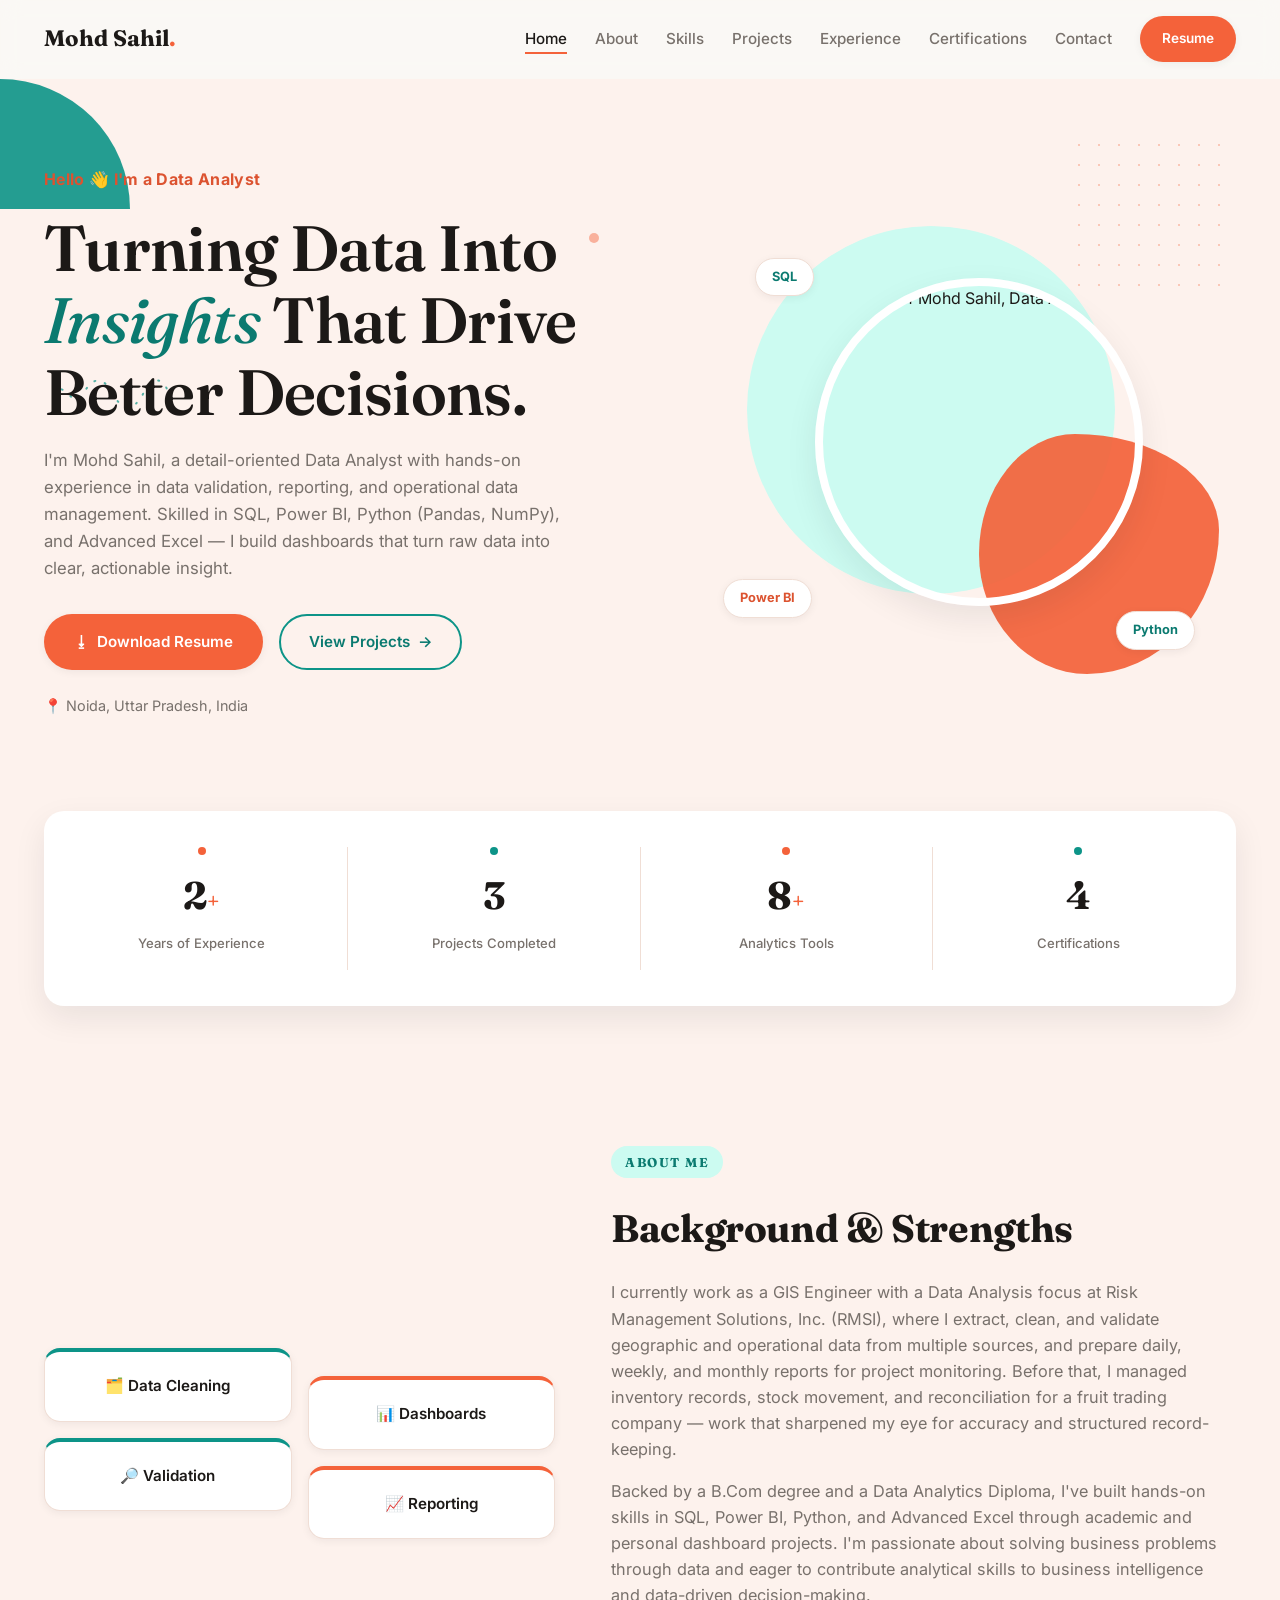
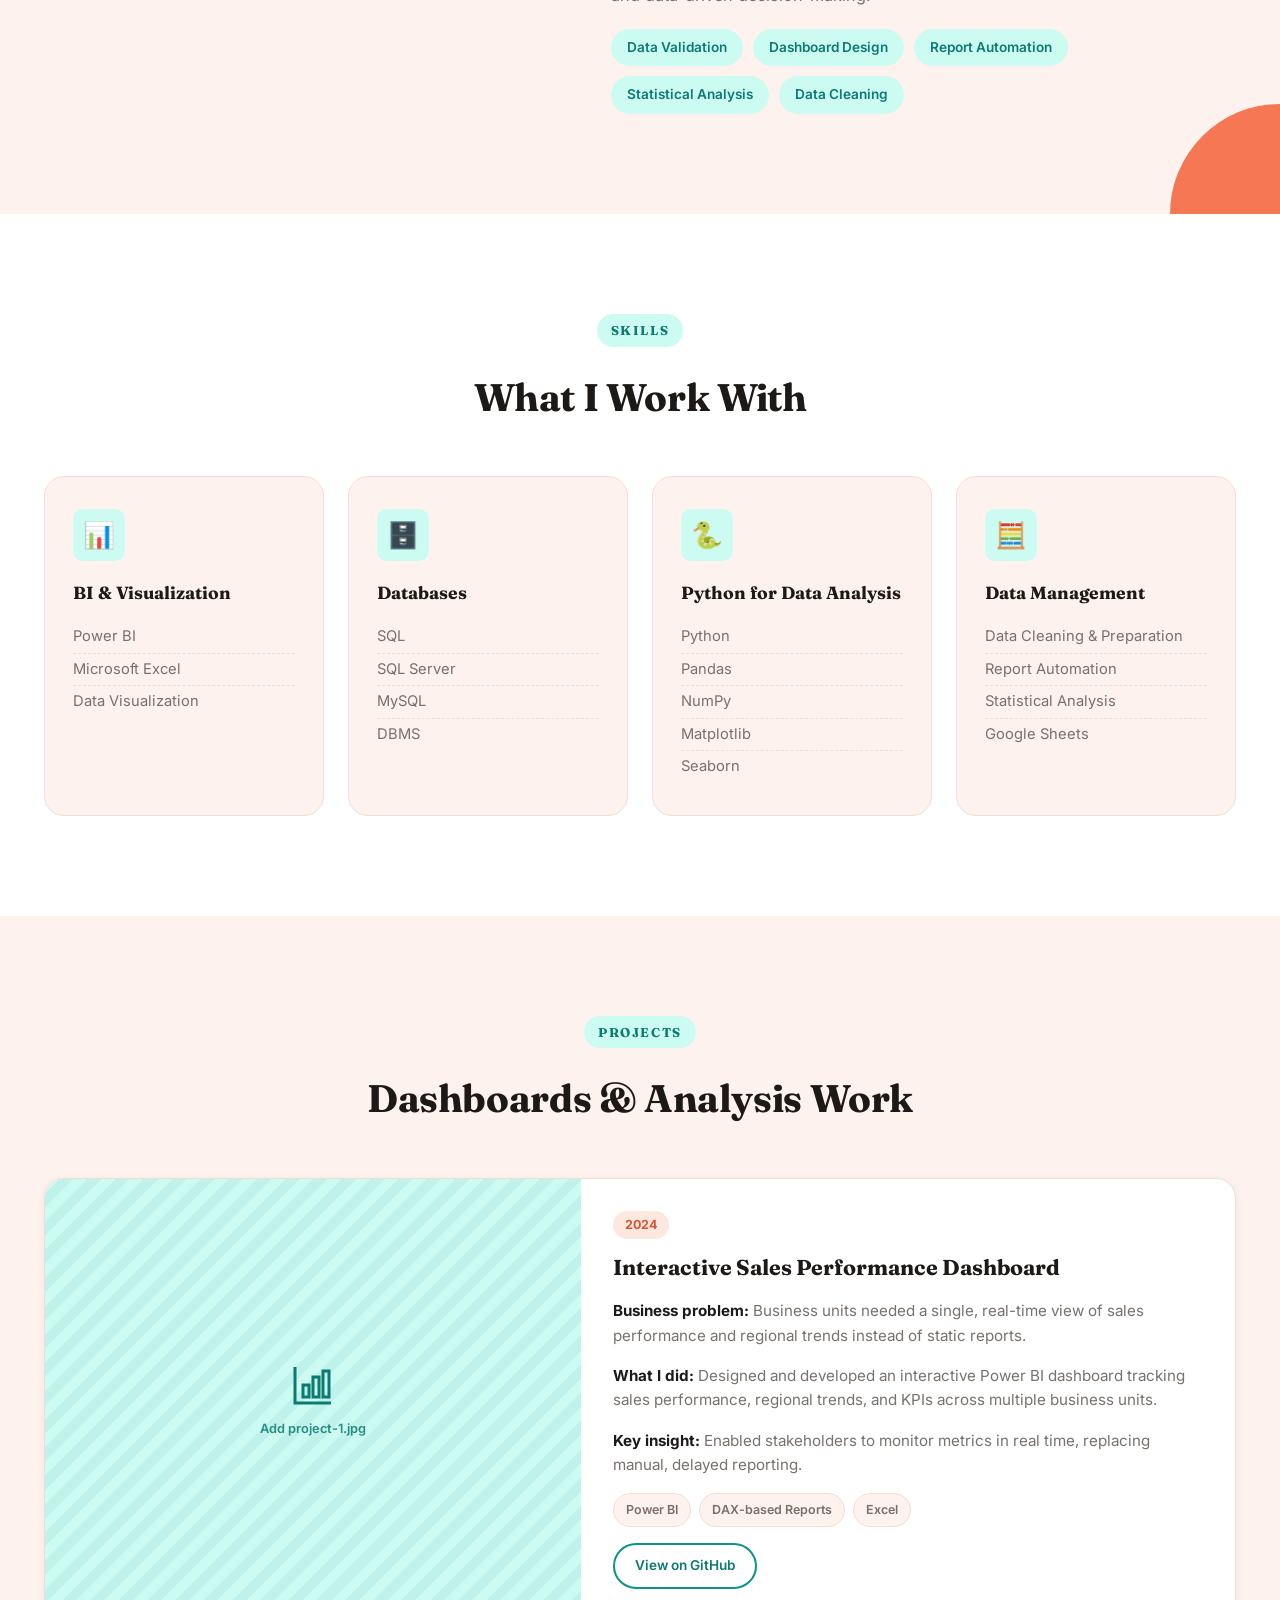
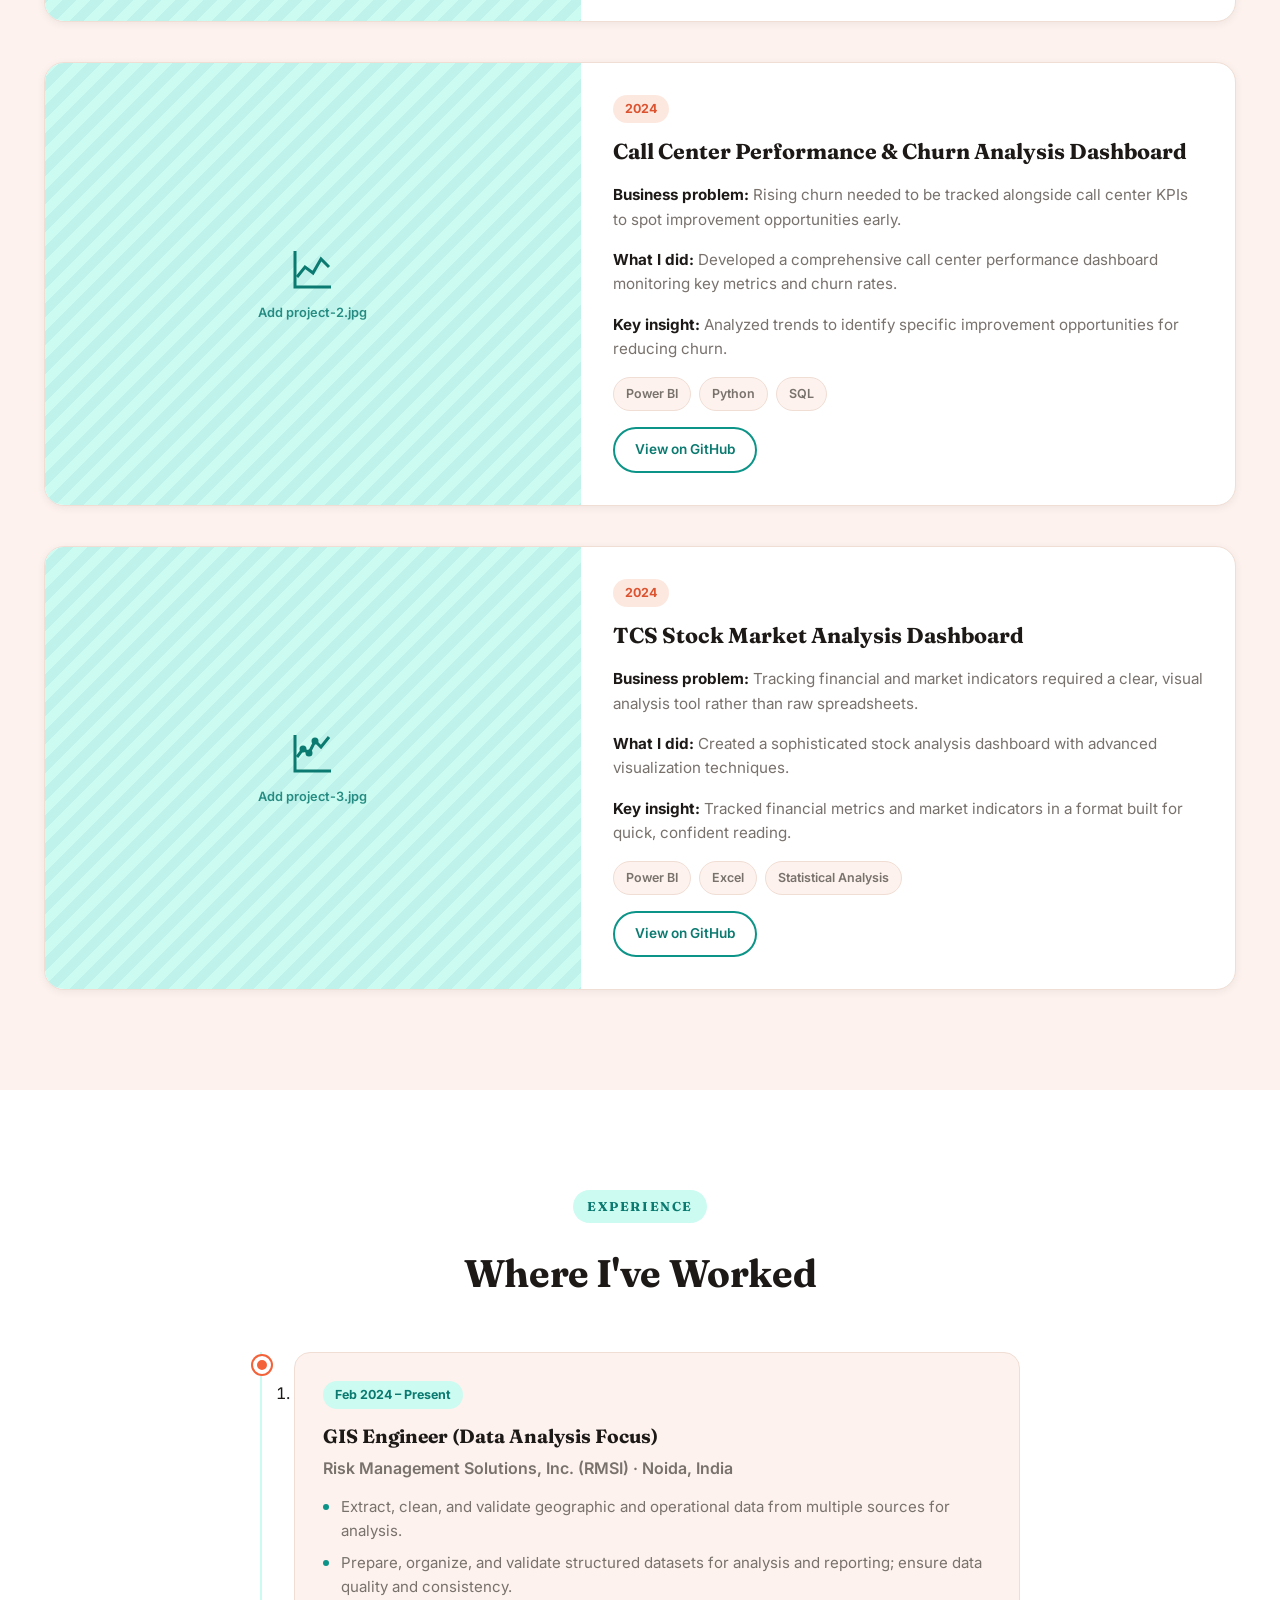
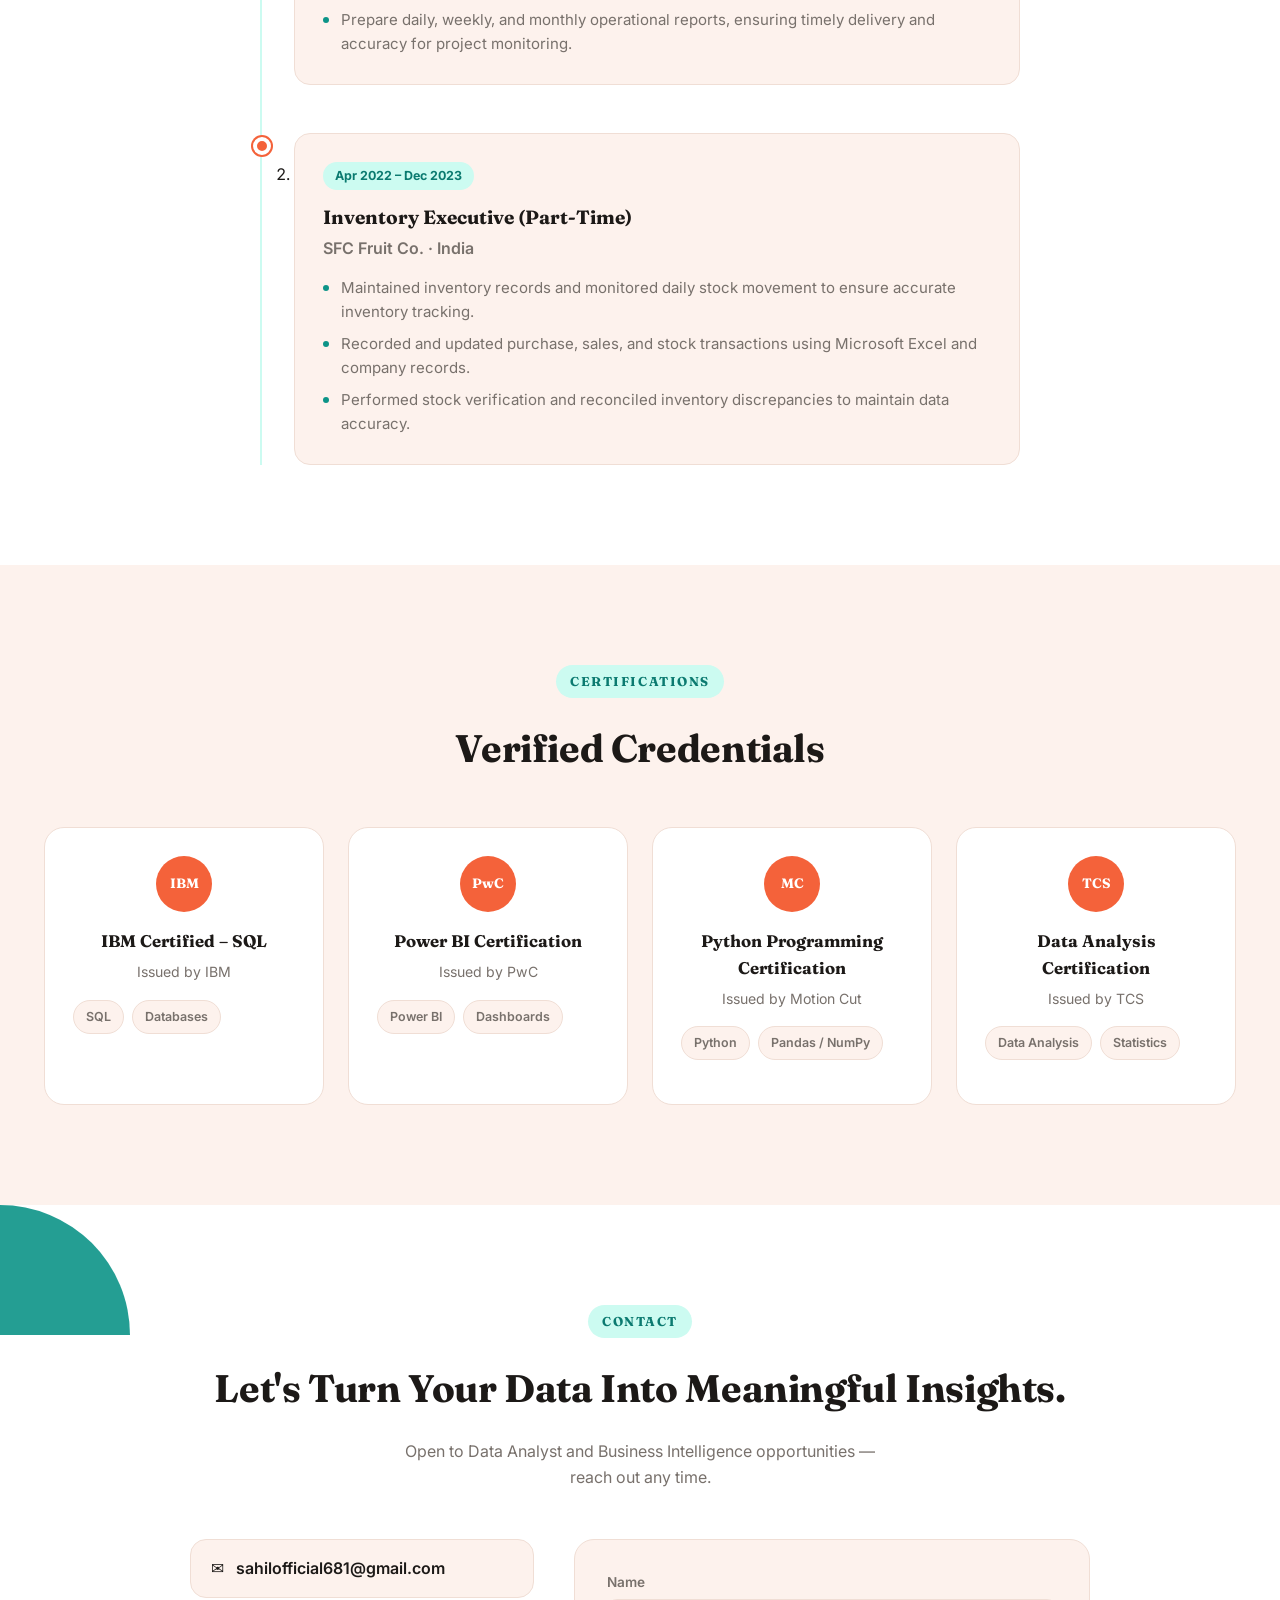
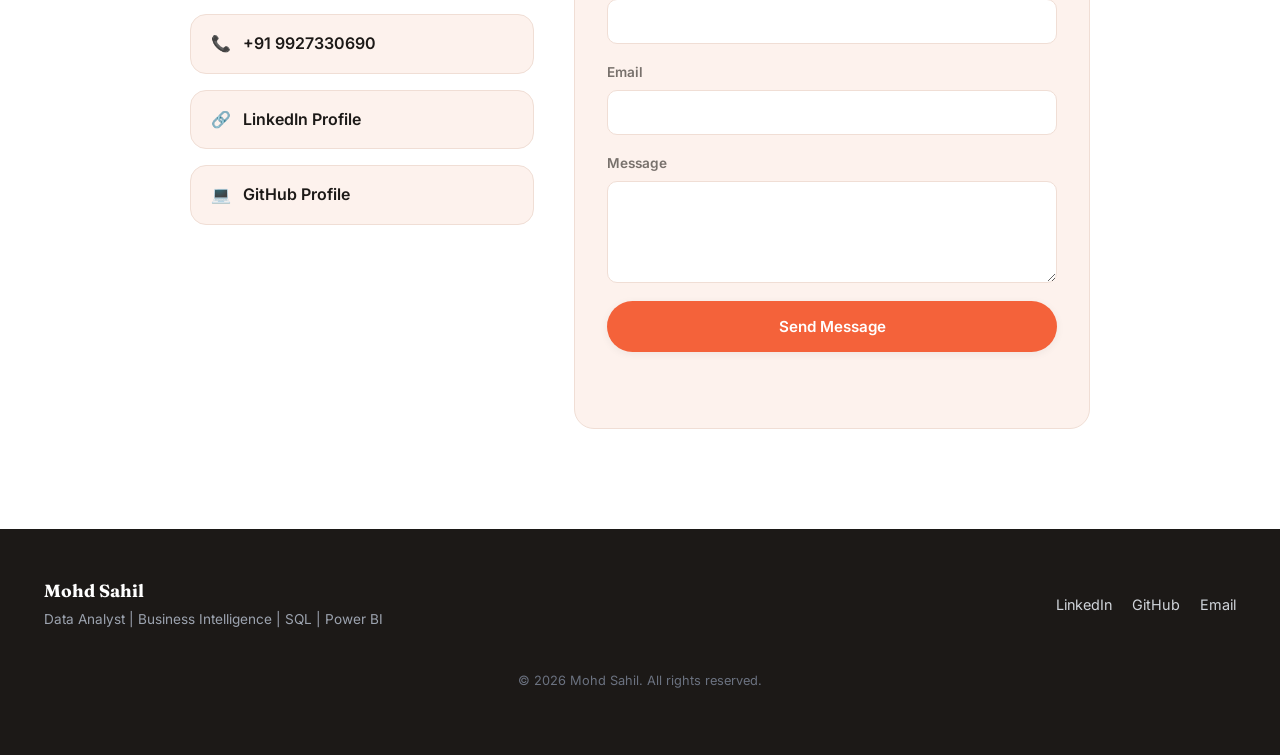
==== commit f2388197: "Update index.html" ====
--- a/index.html
+++ b/index.html
@@ -31,7 +31,7 @@
   <!-- ===================== NAVBAR ===================== -->
   <header class="navbar" id="navbar">
     <nav class="nav-container" aria-label="Primary navigation">
-      <a href="#home" class="nav-logo">Sahil<span class="dot">.</span></a>
+      <a href="#home" class="nav-logo">Mohd Sahil<span class="dot">.</span></a>
 
       <button class="nav-toggle" id="navToggle" aria-label="Toggle navigation menu" aria-expanded="false" aria-controls="navMenu">
         <span></span><span></span><span></span>
@@ -64,7 +64,7 @@
 
       <div class="container hero-grid">
         <div class="hero-text reveal">
-          <p class="eyebrow">Namaste. 👋 I'm a Data Analyst</p>
+          <p class="eyebrow">Hello 👋 I'm a Data Analyst</p>
           <h1 class="hero-title">Turning Data Into <em>Insights</em> That Drive Better Decisions.</h1>
           <p class="hero-intro">
             I'm Mohd Sahil, a detail-oriented Data Analyst with hands-on experience in data validation,
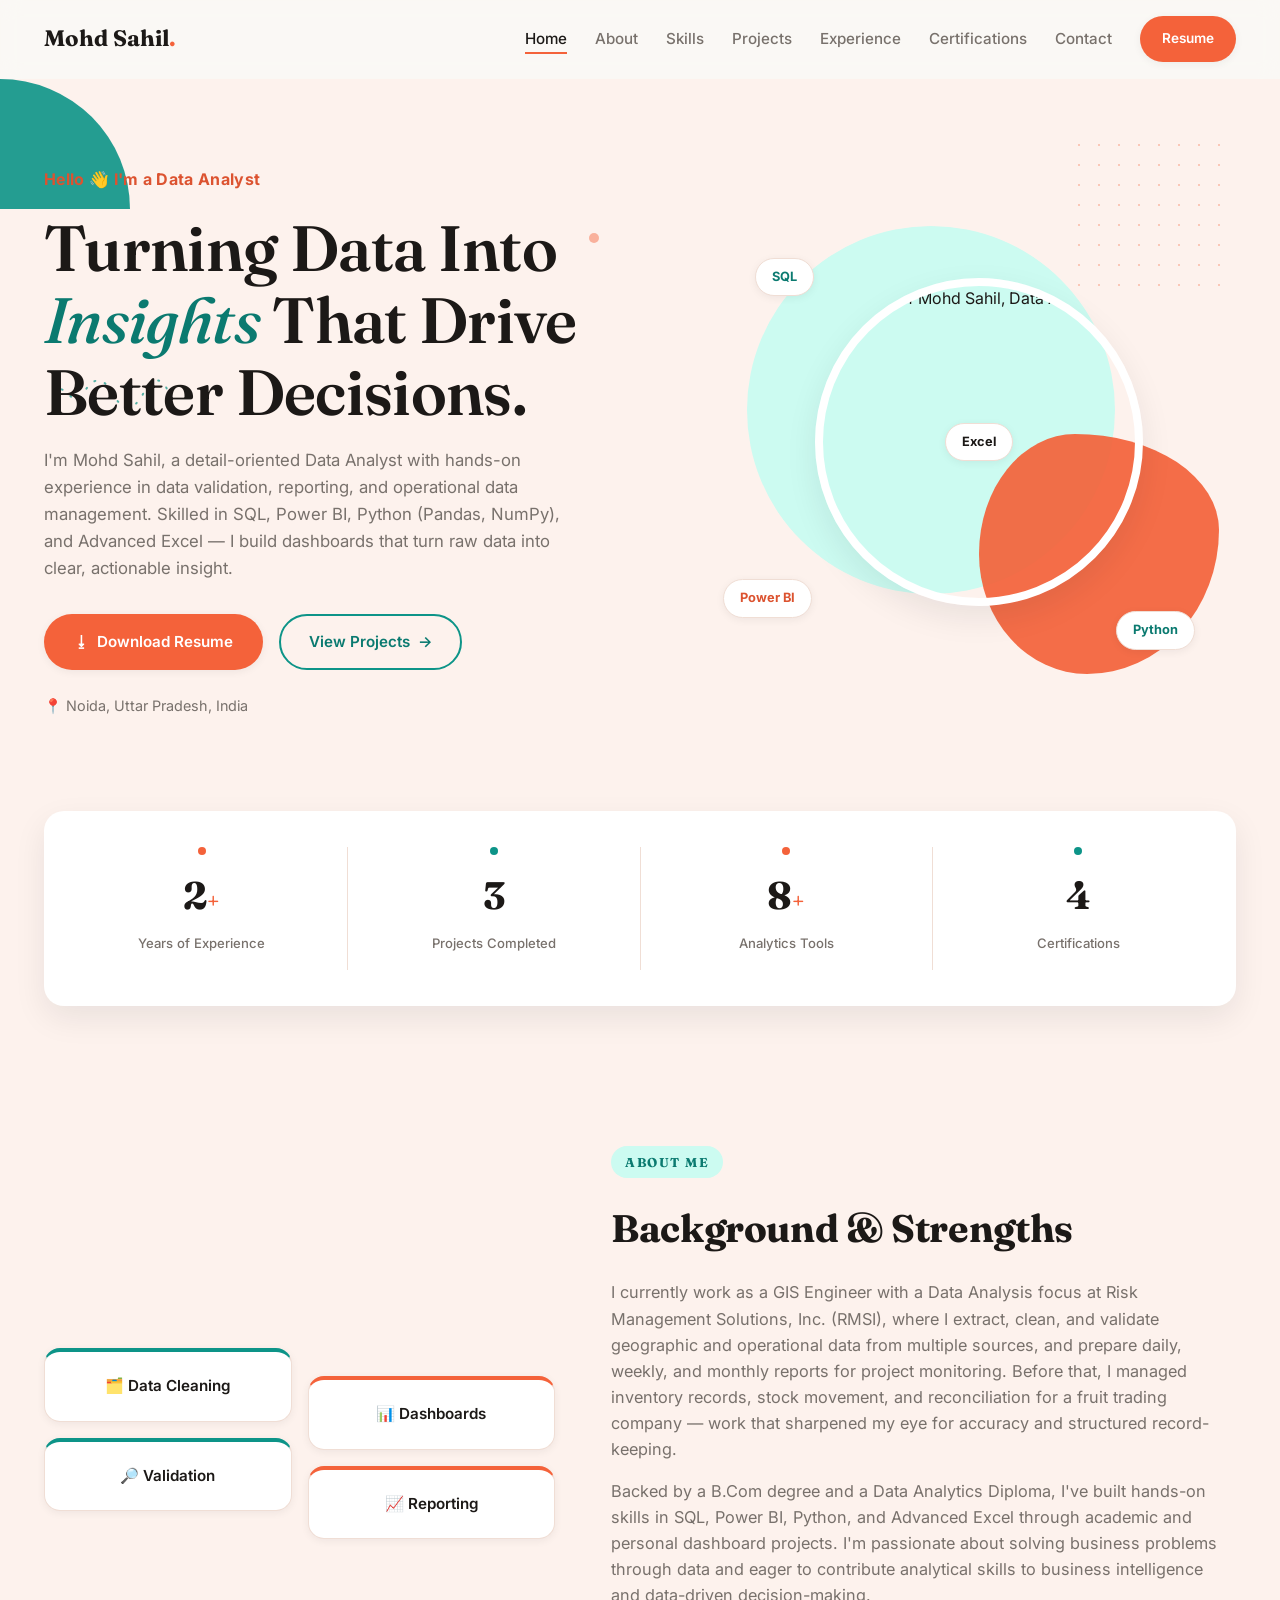
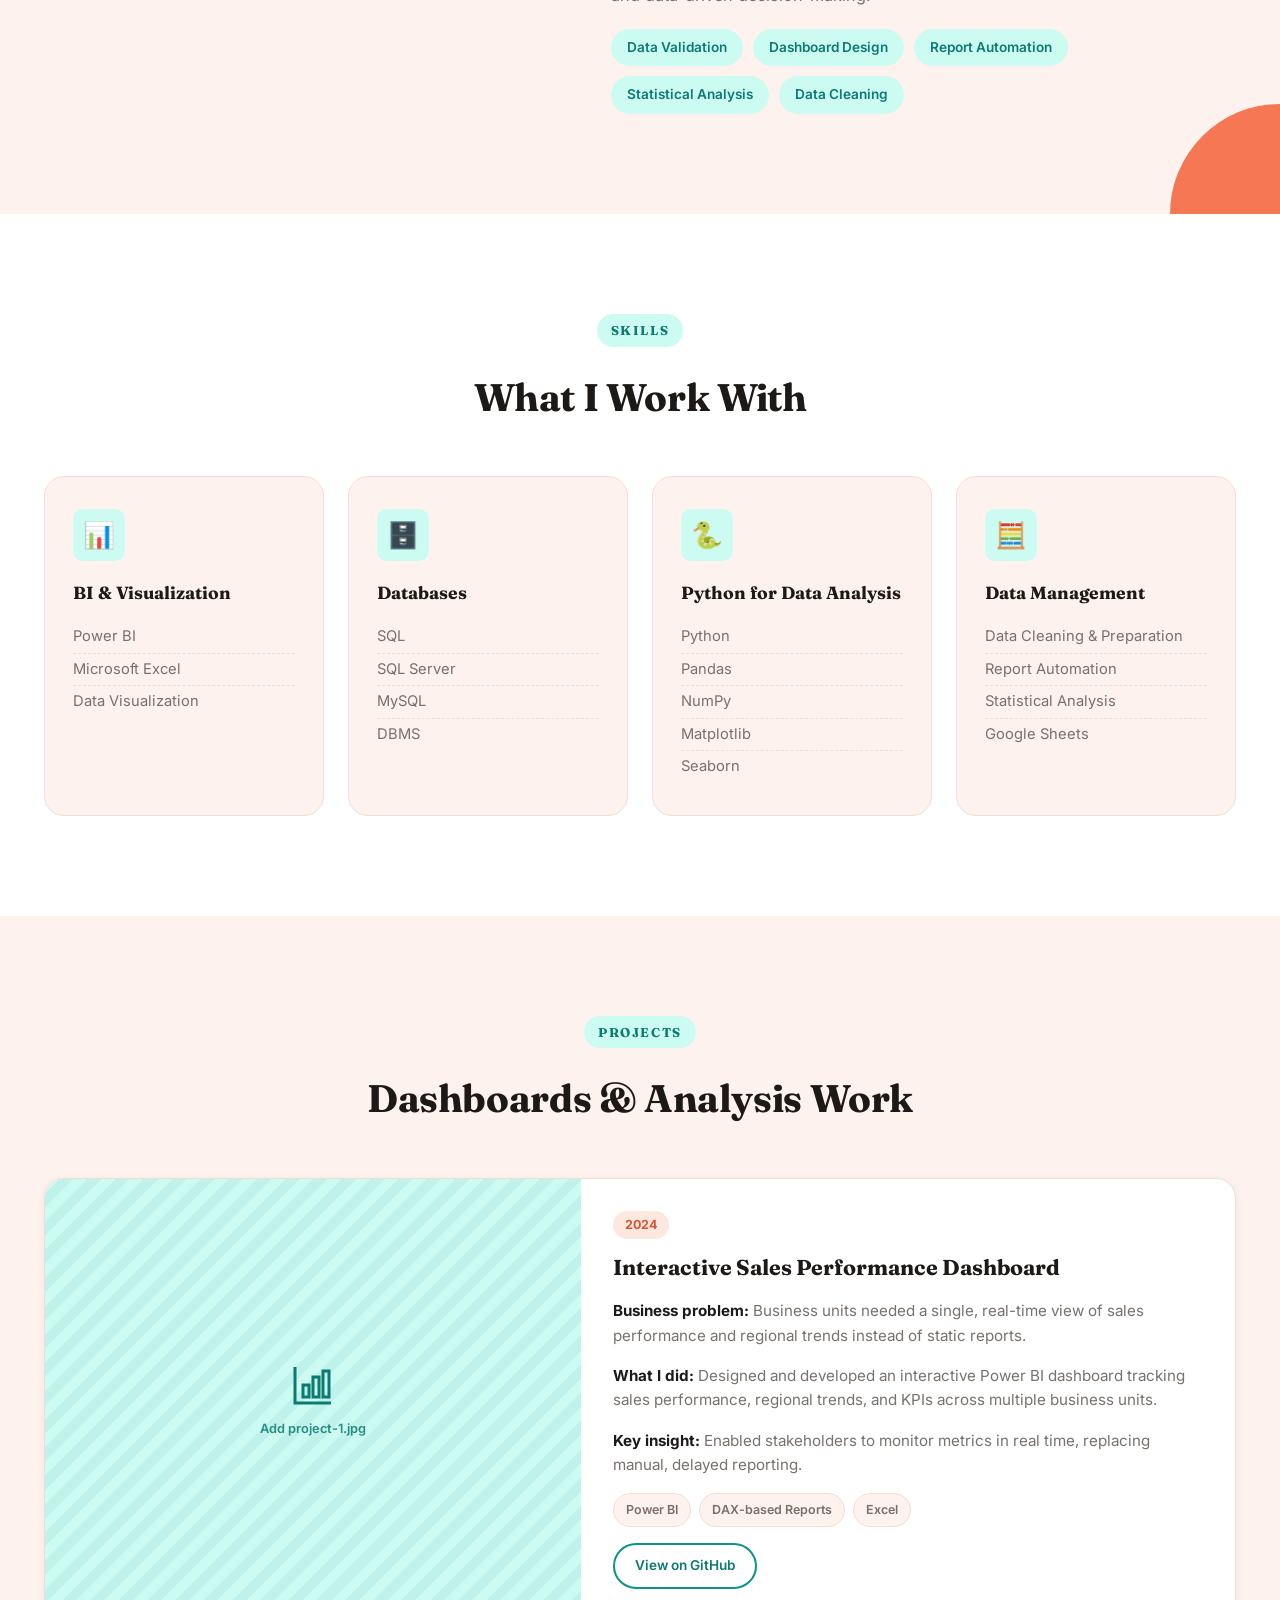
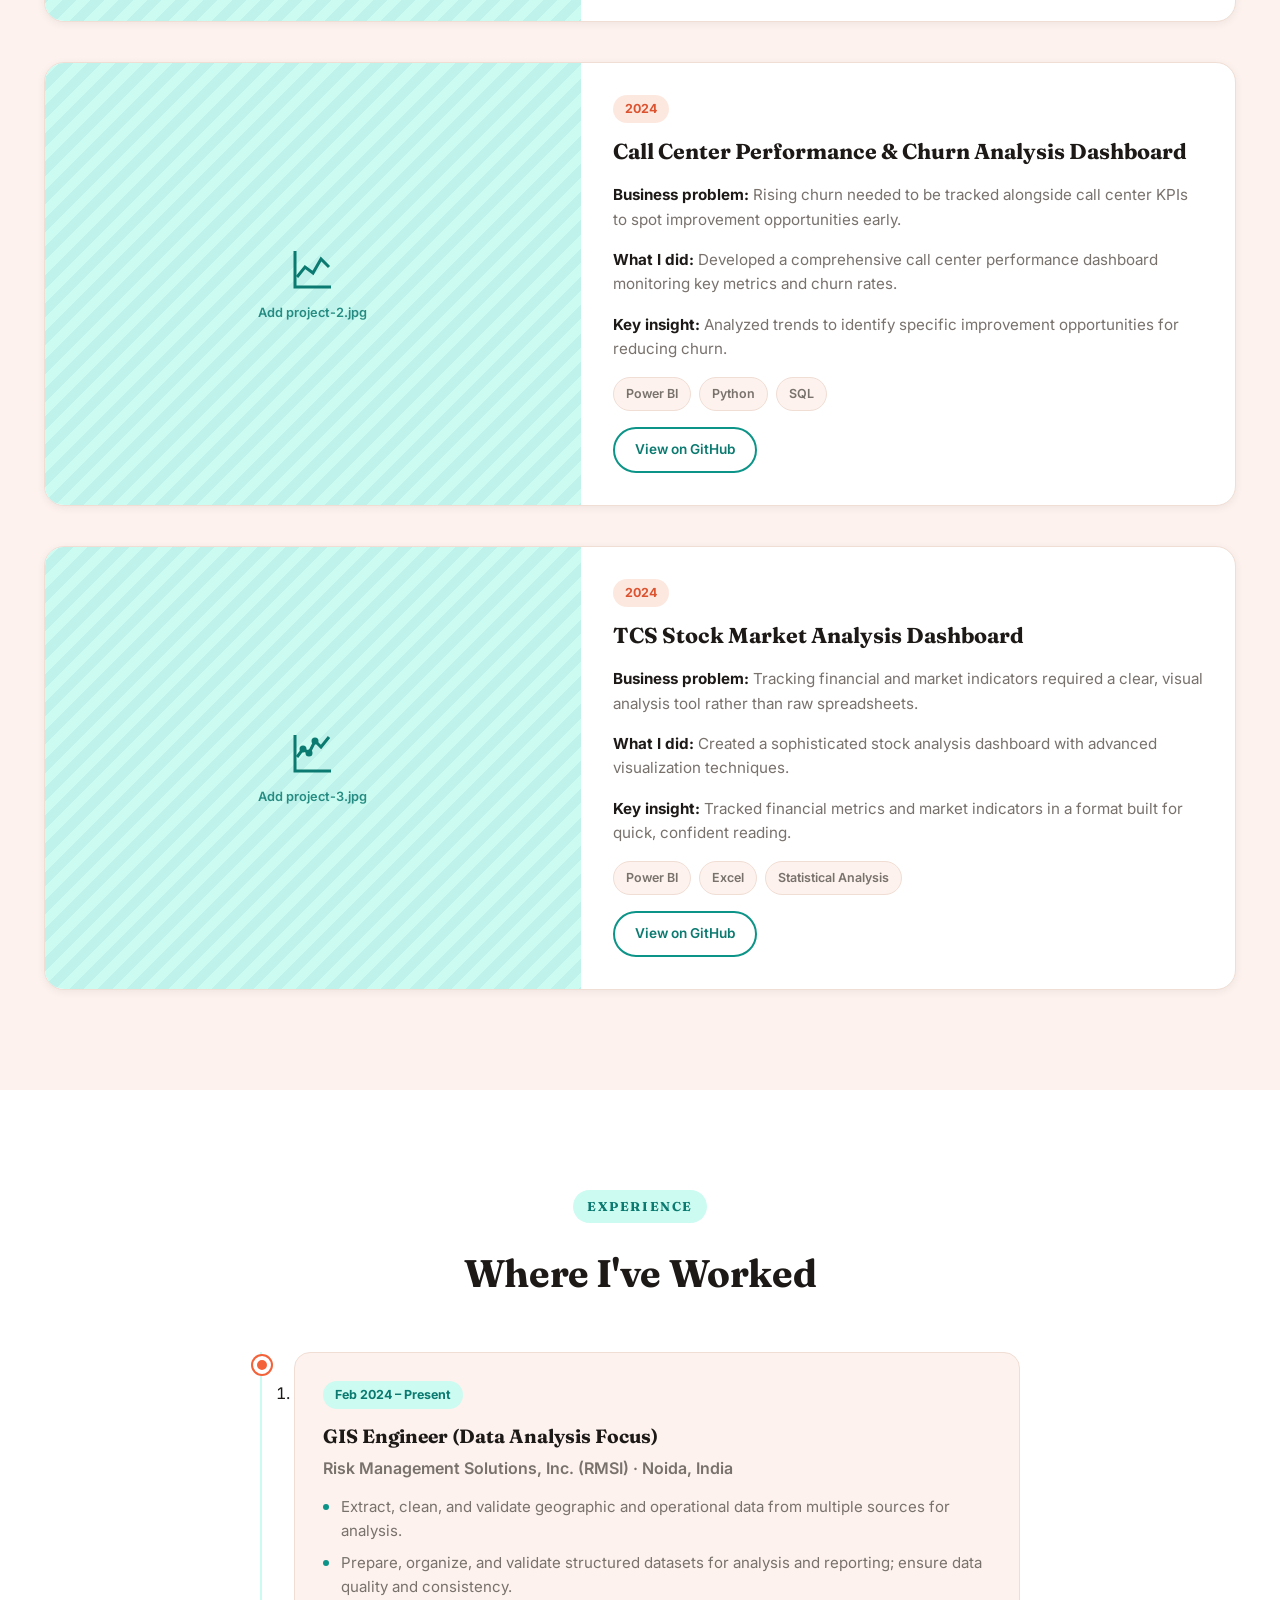
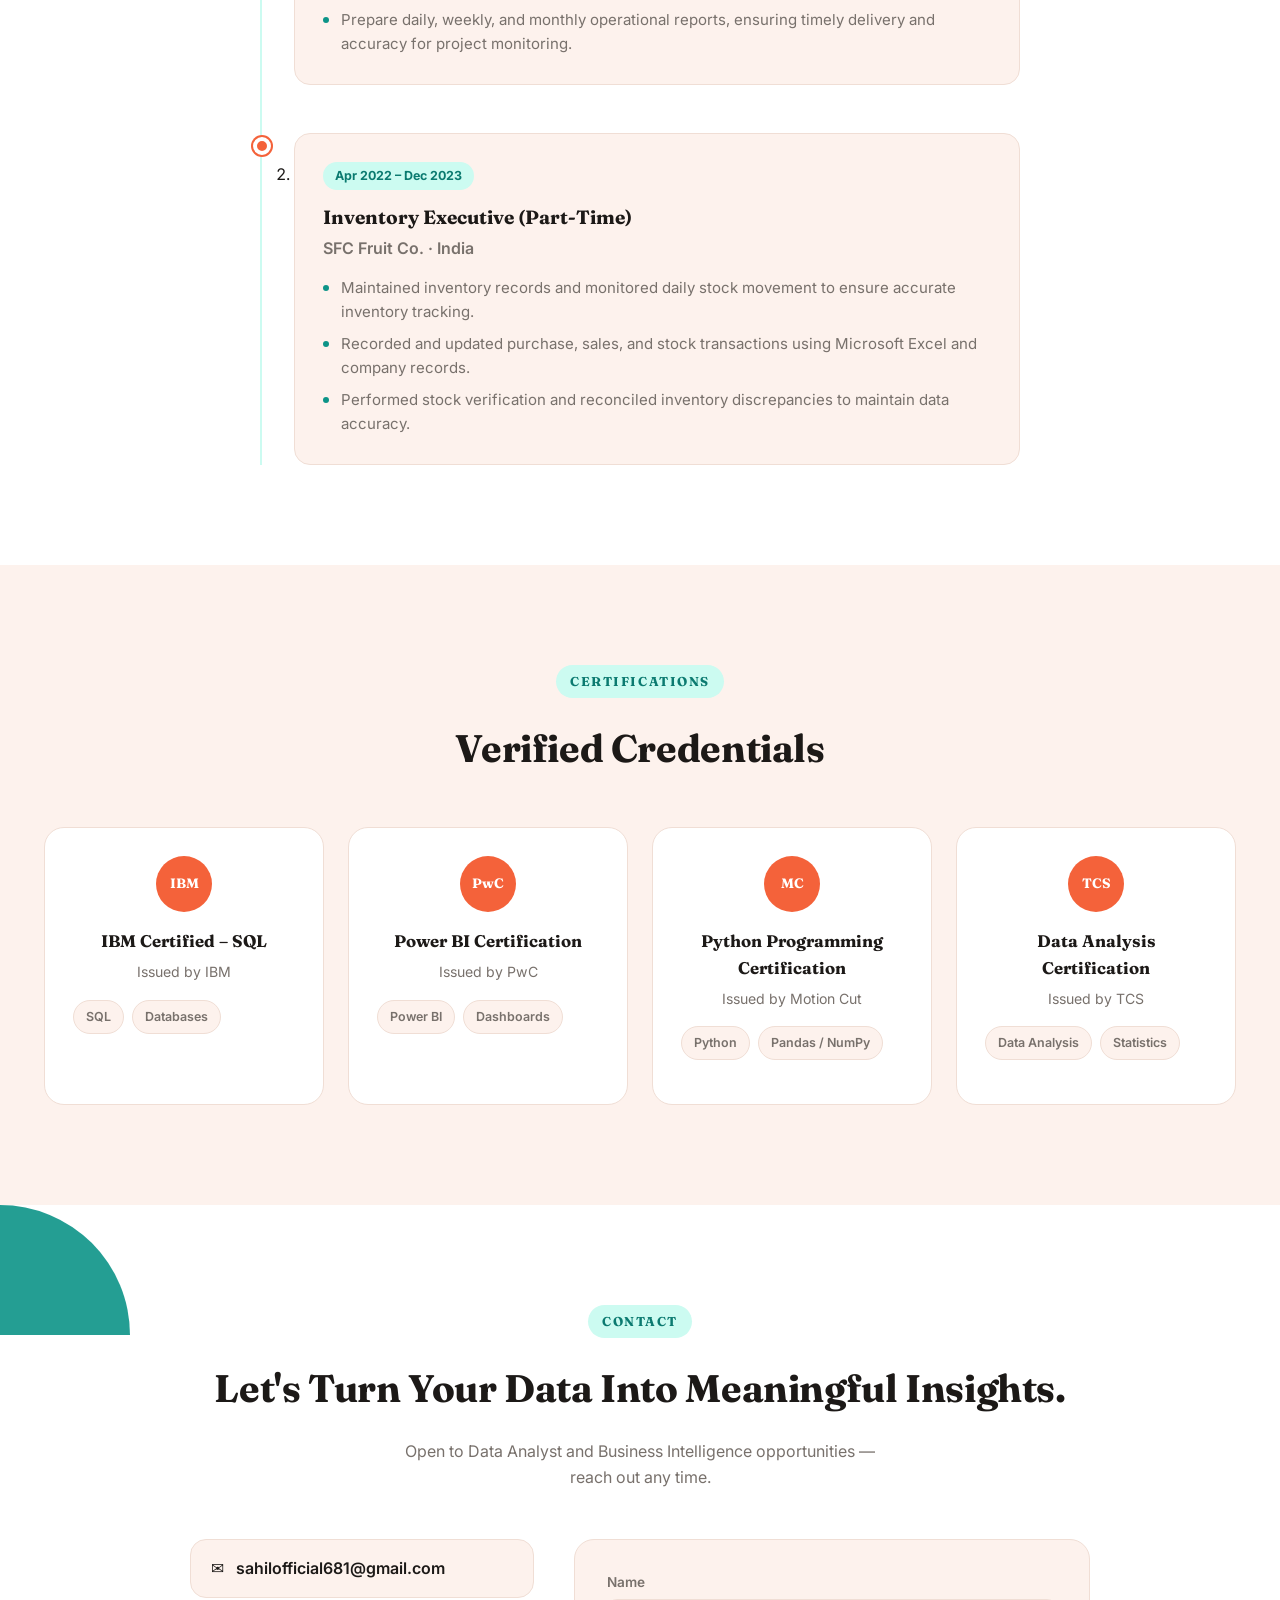
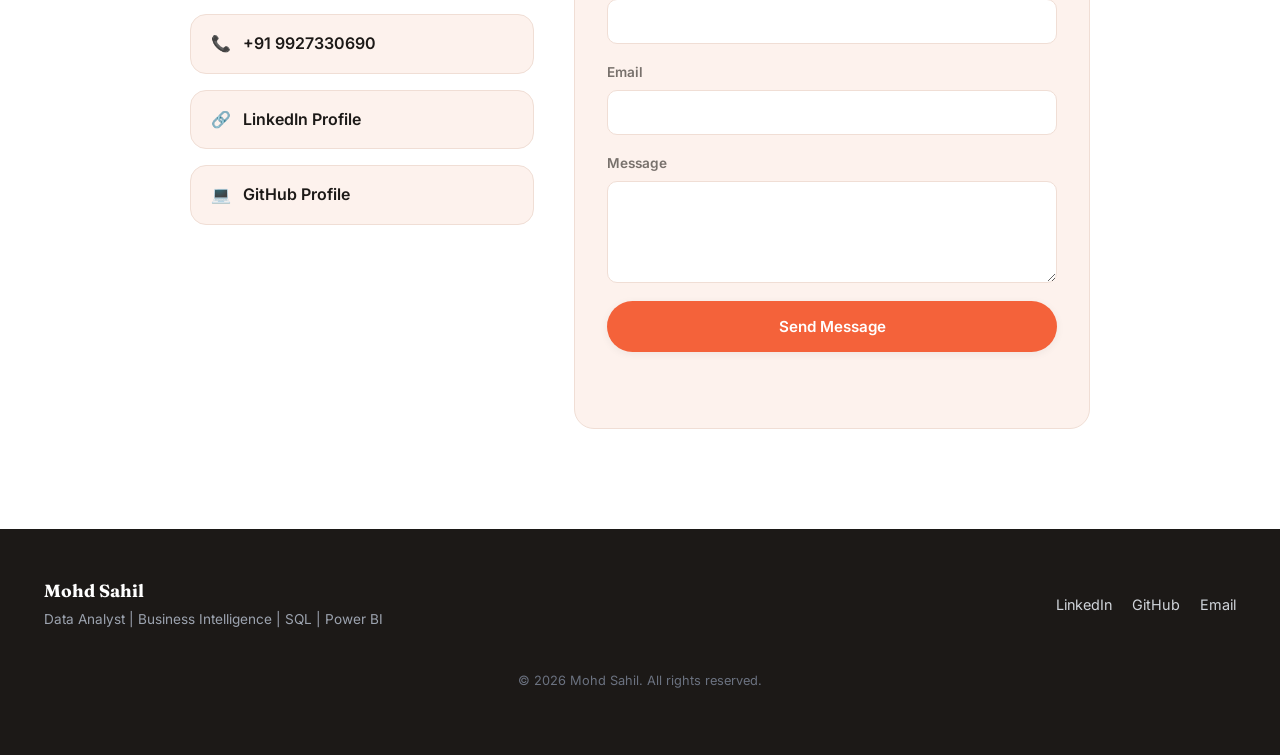
==== commit 812a6839: "Update index.html" ====
--- a/index.html
+++ b/index.html
@@ -88,6 +88,7 @@
             <span class="chip chip-sql" aria-hidden="true">SQL</span>
             <span class="chip chip-bi" aria-hidden="true">Power BI</span>
             <span class="chip chip-py" aria-hidden="true">Python</span>
+            <span class="chip chip-excel" aria-hidden="true">Excel</span>
           </div>
         </div>
       </div>
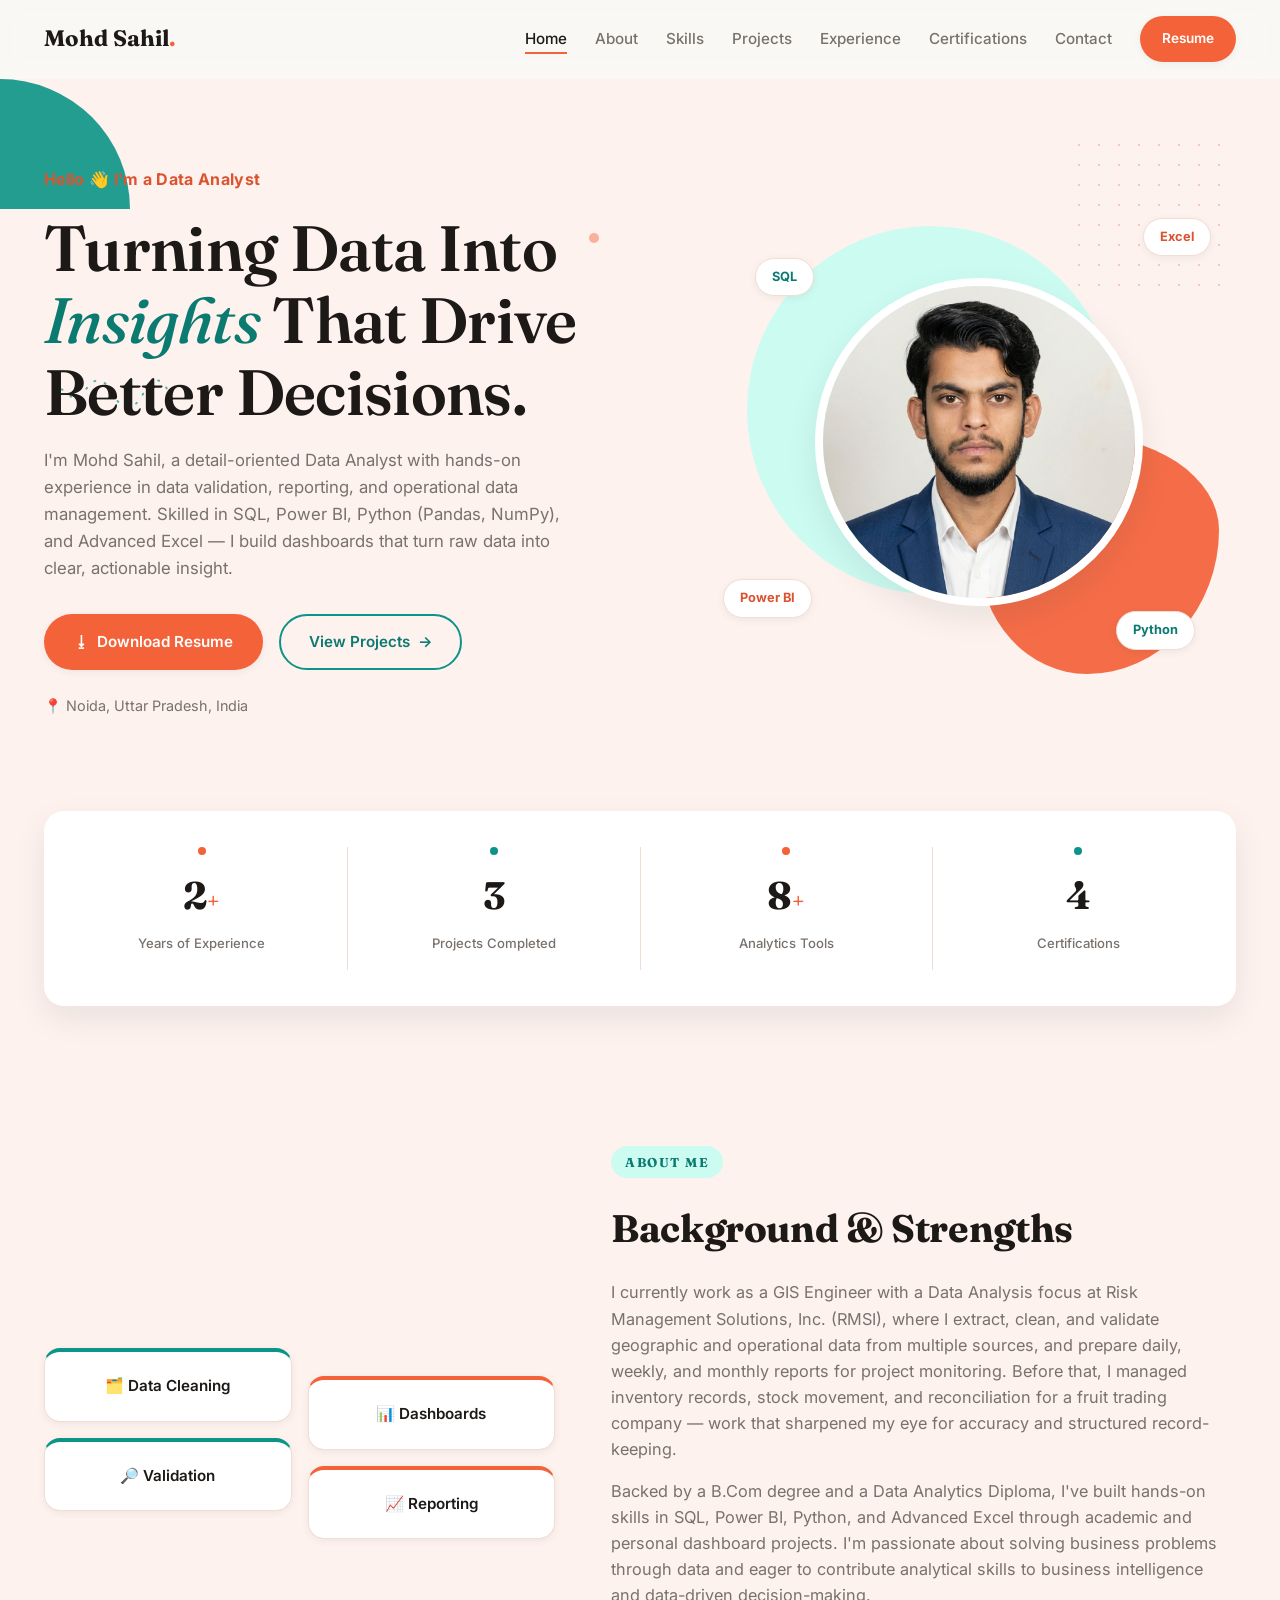
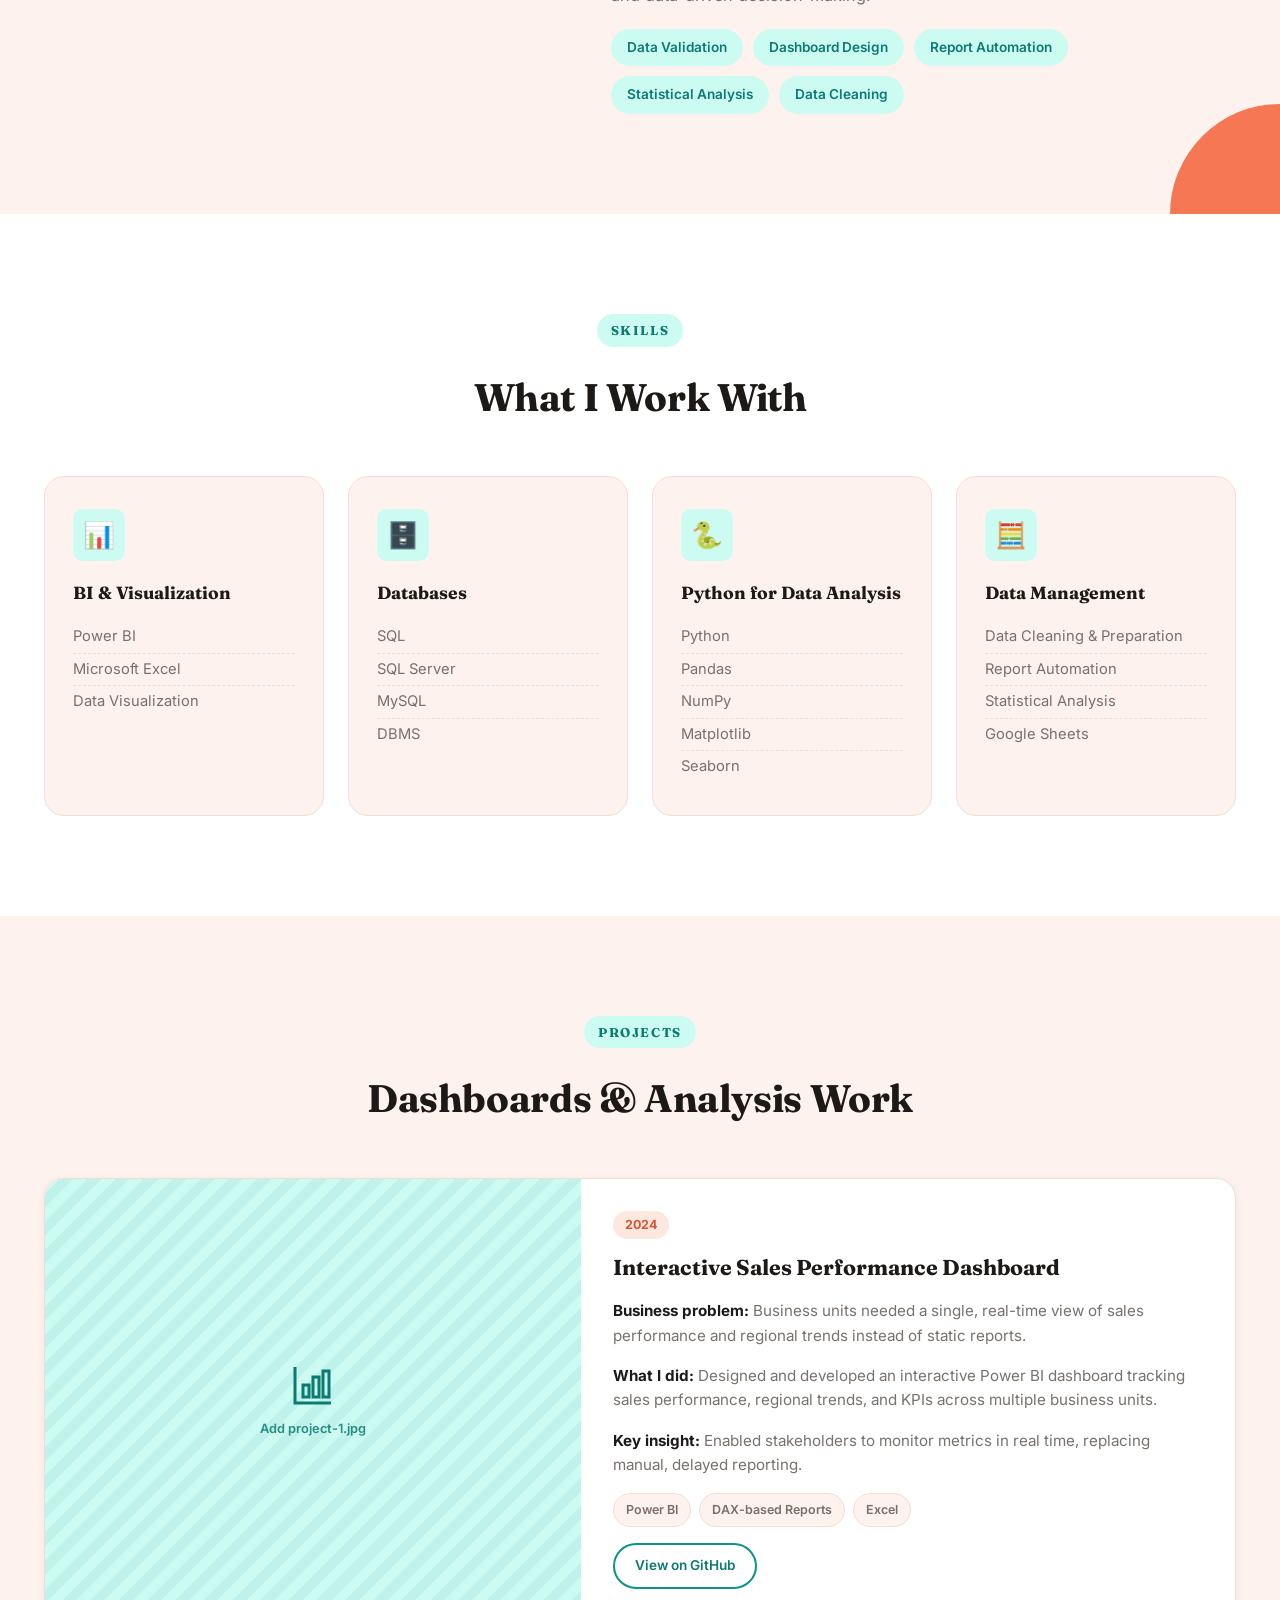
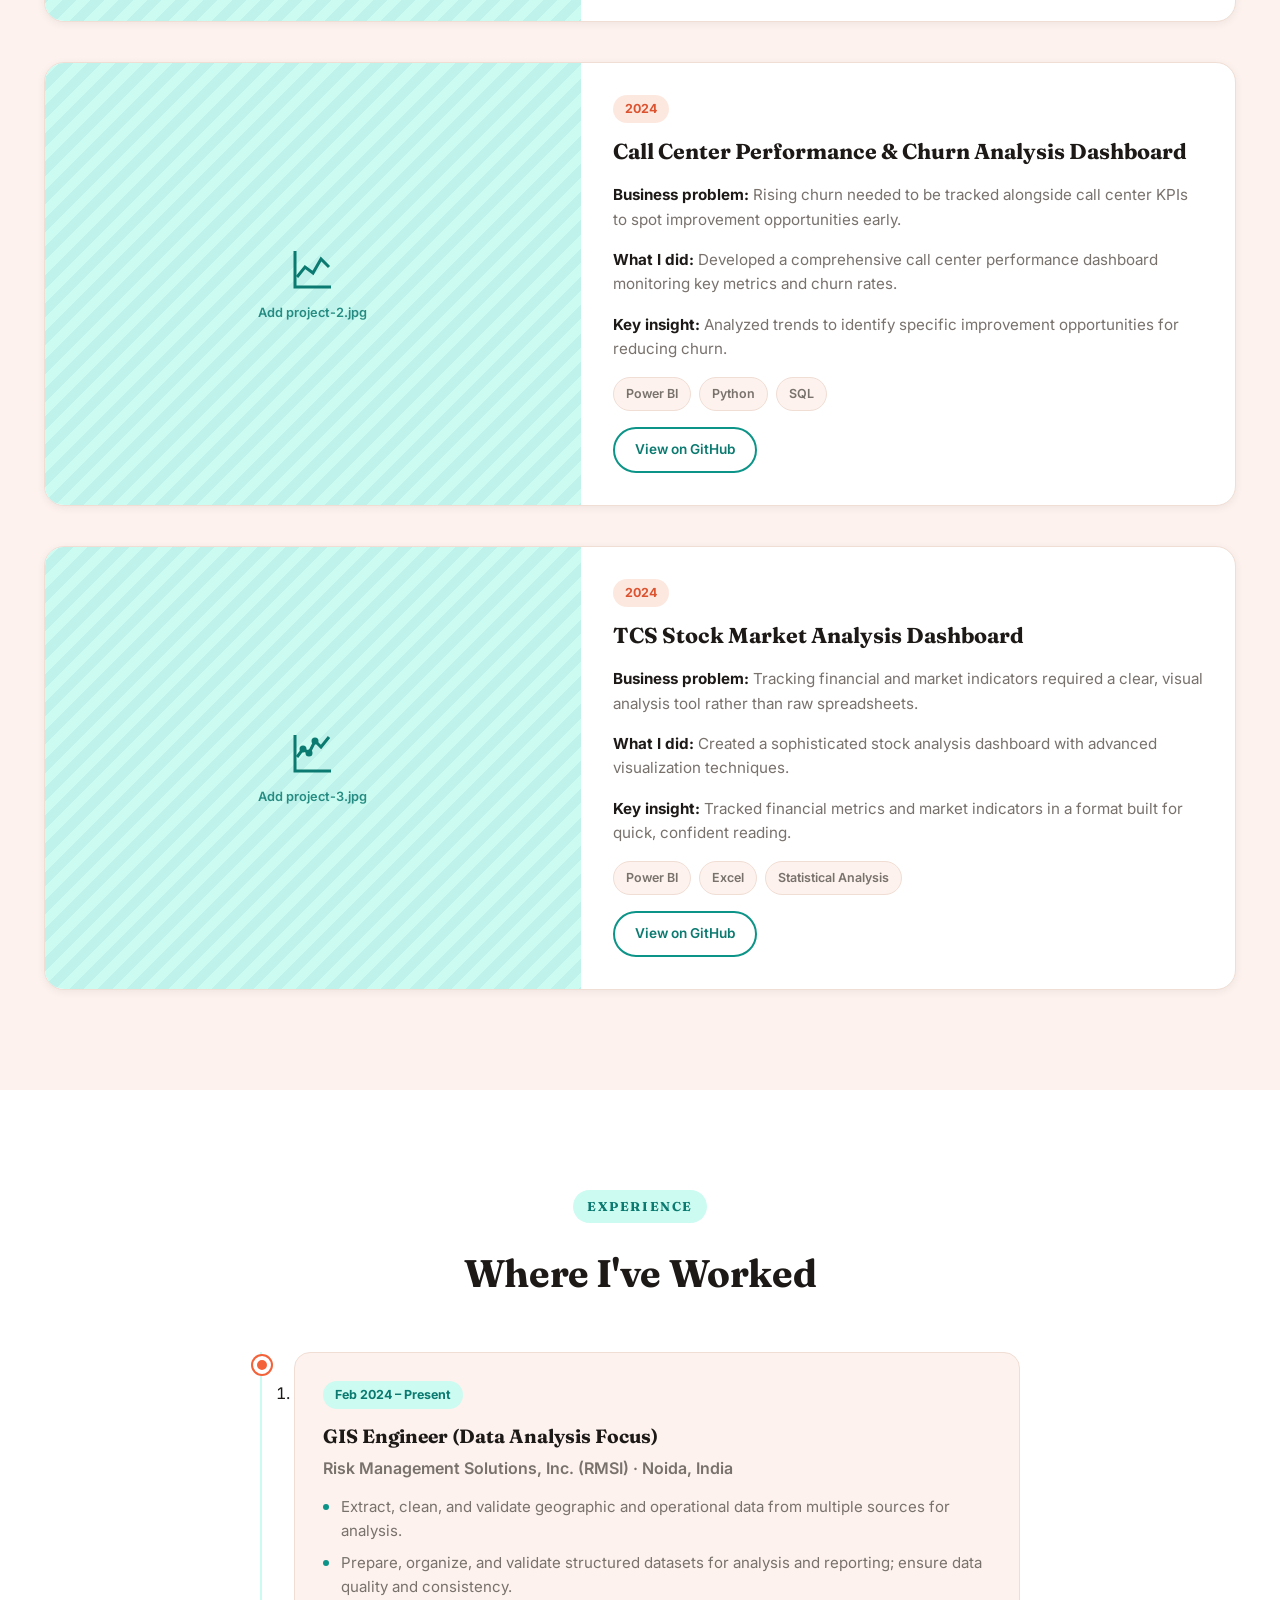
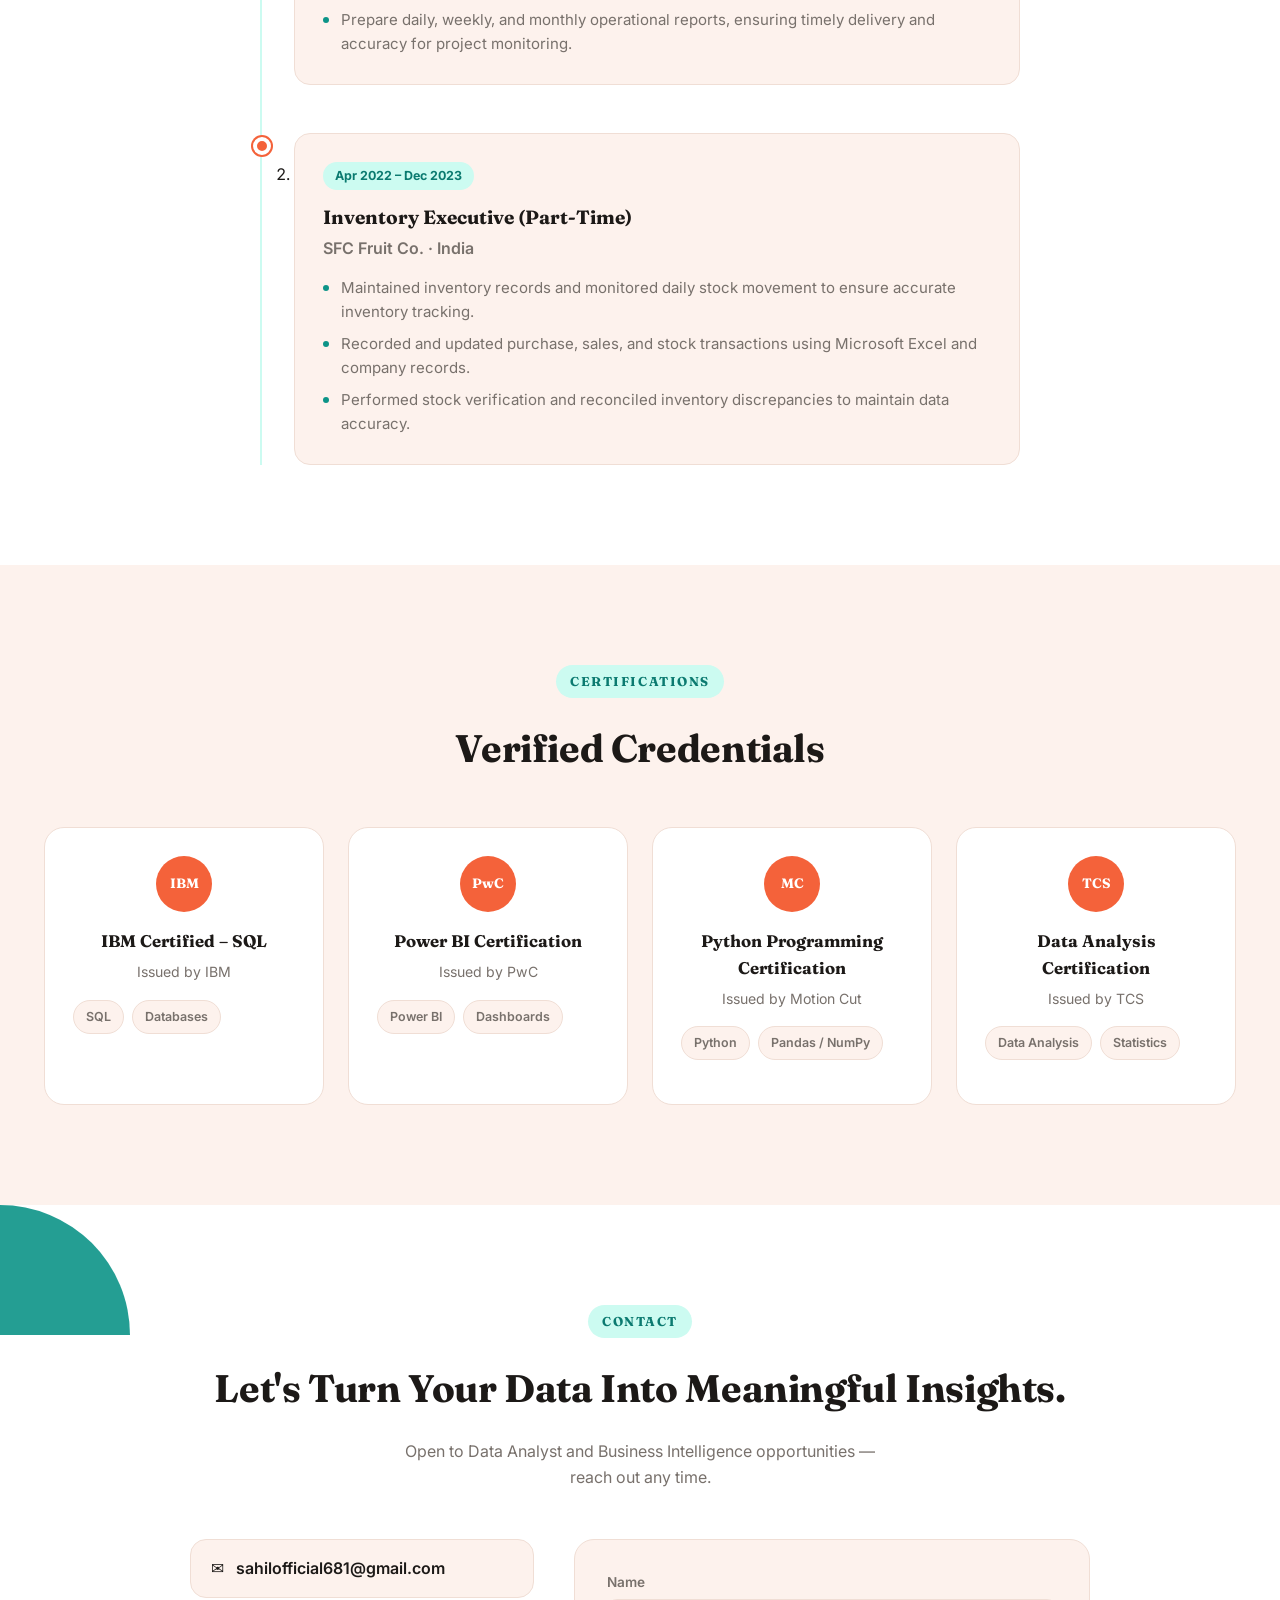
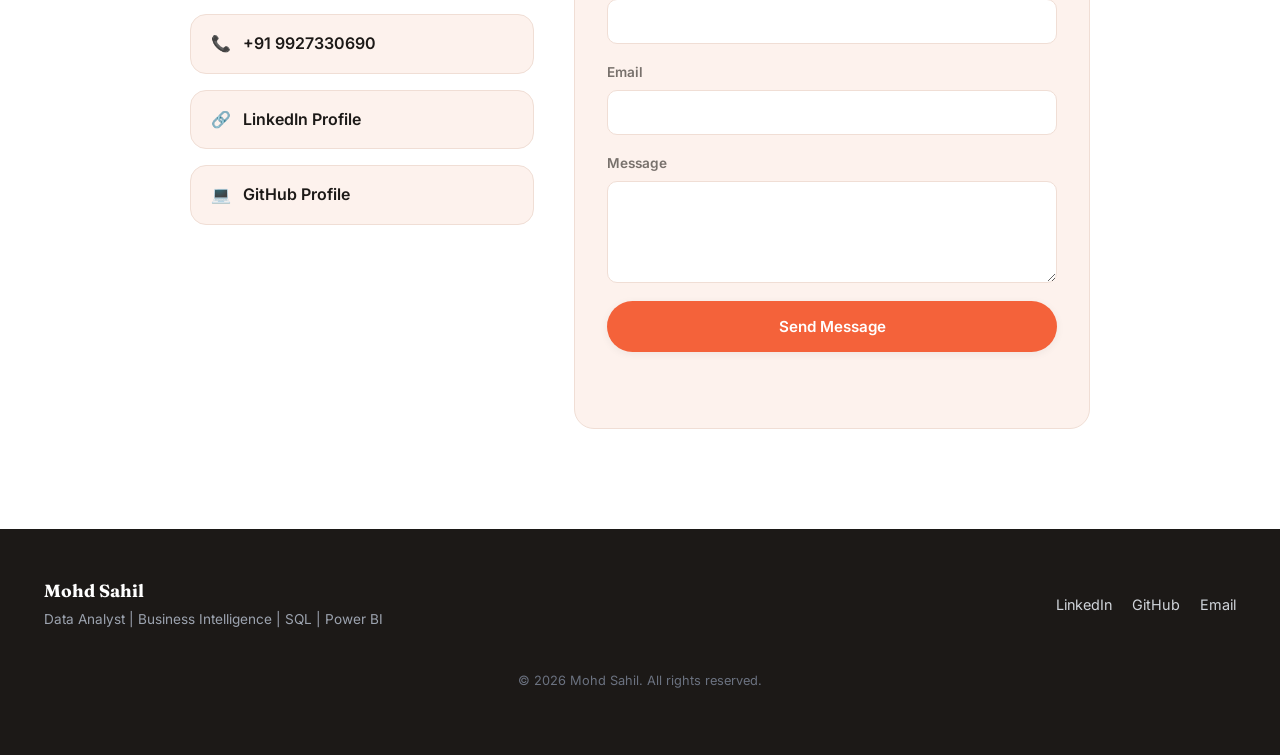
==== commit de0ec3c3: "Update index.html" ====
--- a/index.html
+++ b/index.html
@@ -84,7 +84,7 @@
           <div class="hero-photo-frame">
             <span class="frame-blob frame-blob-teal" aria-hidden="true"></span>
             <span class="frame-blob frame-blob-coral" aria-hidden="true"></span>
-            <img src="assets/images/profile.png" alt="Portrait of Mohd Sahil, Data Analyst" class="hero-photo" width="440" height="440">
+            <img src="profile.png" alt="Portrait of Mohd Sahil, Data Analyst" class="hero-photo" width="440" height="440">
             <span class="chip chip-sql" aria-hidden="true">SQL</span>
             <span class="chip chip-bi" aria-hidden="true">Power BI</span>
             <span class="chip chip-py" aria-hidden="true">Python</span>
--- a/style.css
+++ b/style.css
@@ -335,6 +335,7 @@
 .chip-sql { top: 4%; left: -6%; color: var(--teal-dark); animation-delay: 0s; }
 .chip-bi { bottom: 6%; left: -14%; color: var(--coral-dark); animation-delay: 1.2s; }
 .chip-py { bottom: -2%; right: -4%; color: var(--teal-dark); animation-delay: 2.4s; }
+.chip-excel { top: -6%; right: -8%; color: var(--coral-dark); animation-delay: 3.6s; }
 @keyframes float {
   0%, 100% { transform: translateY(0); }
   50% { transform: translateY(-10px); }
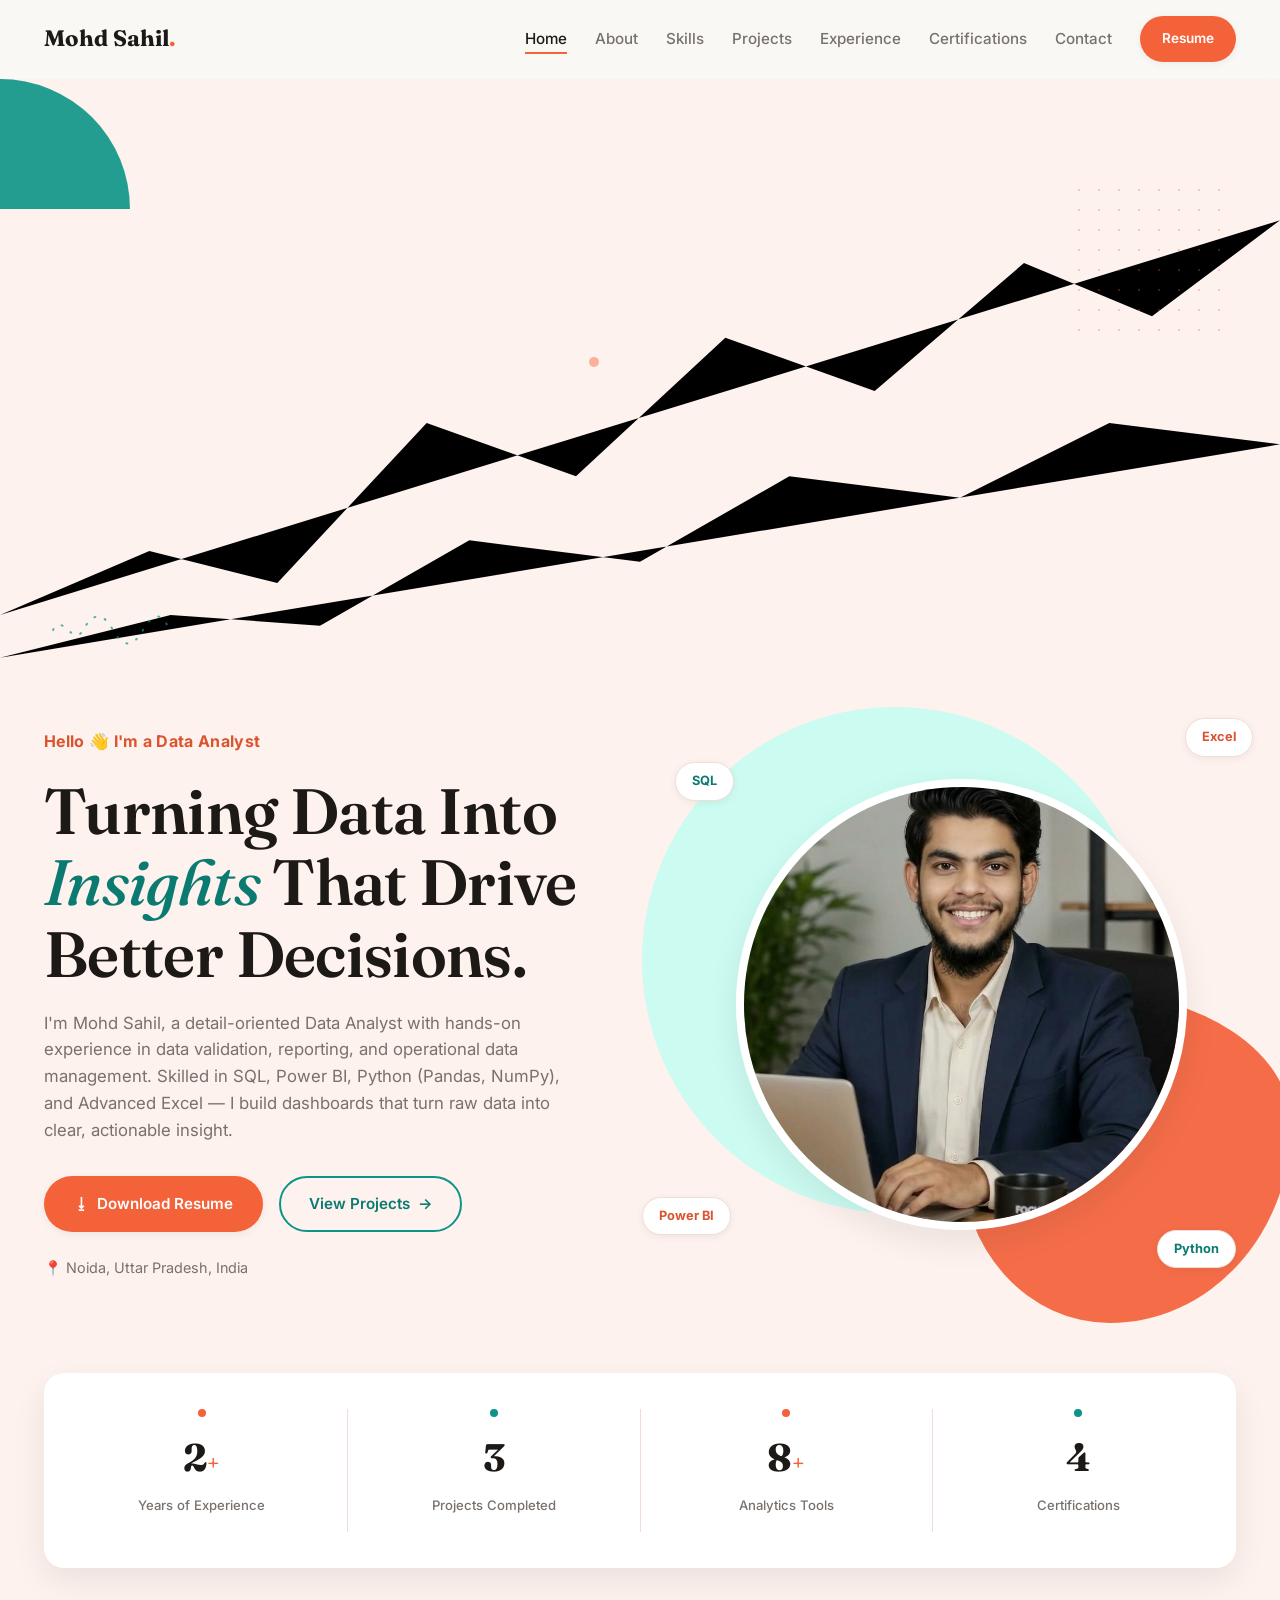
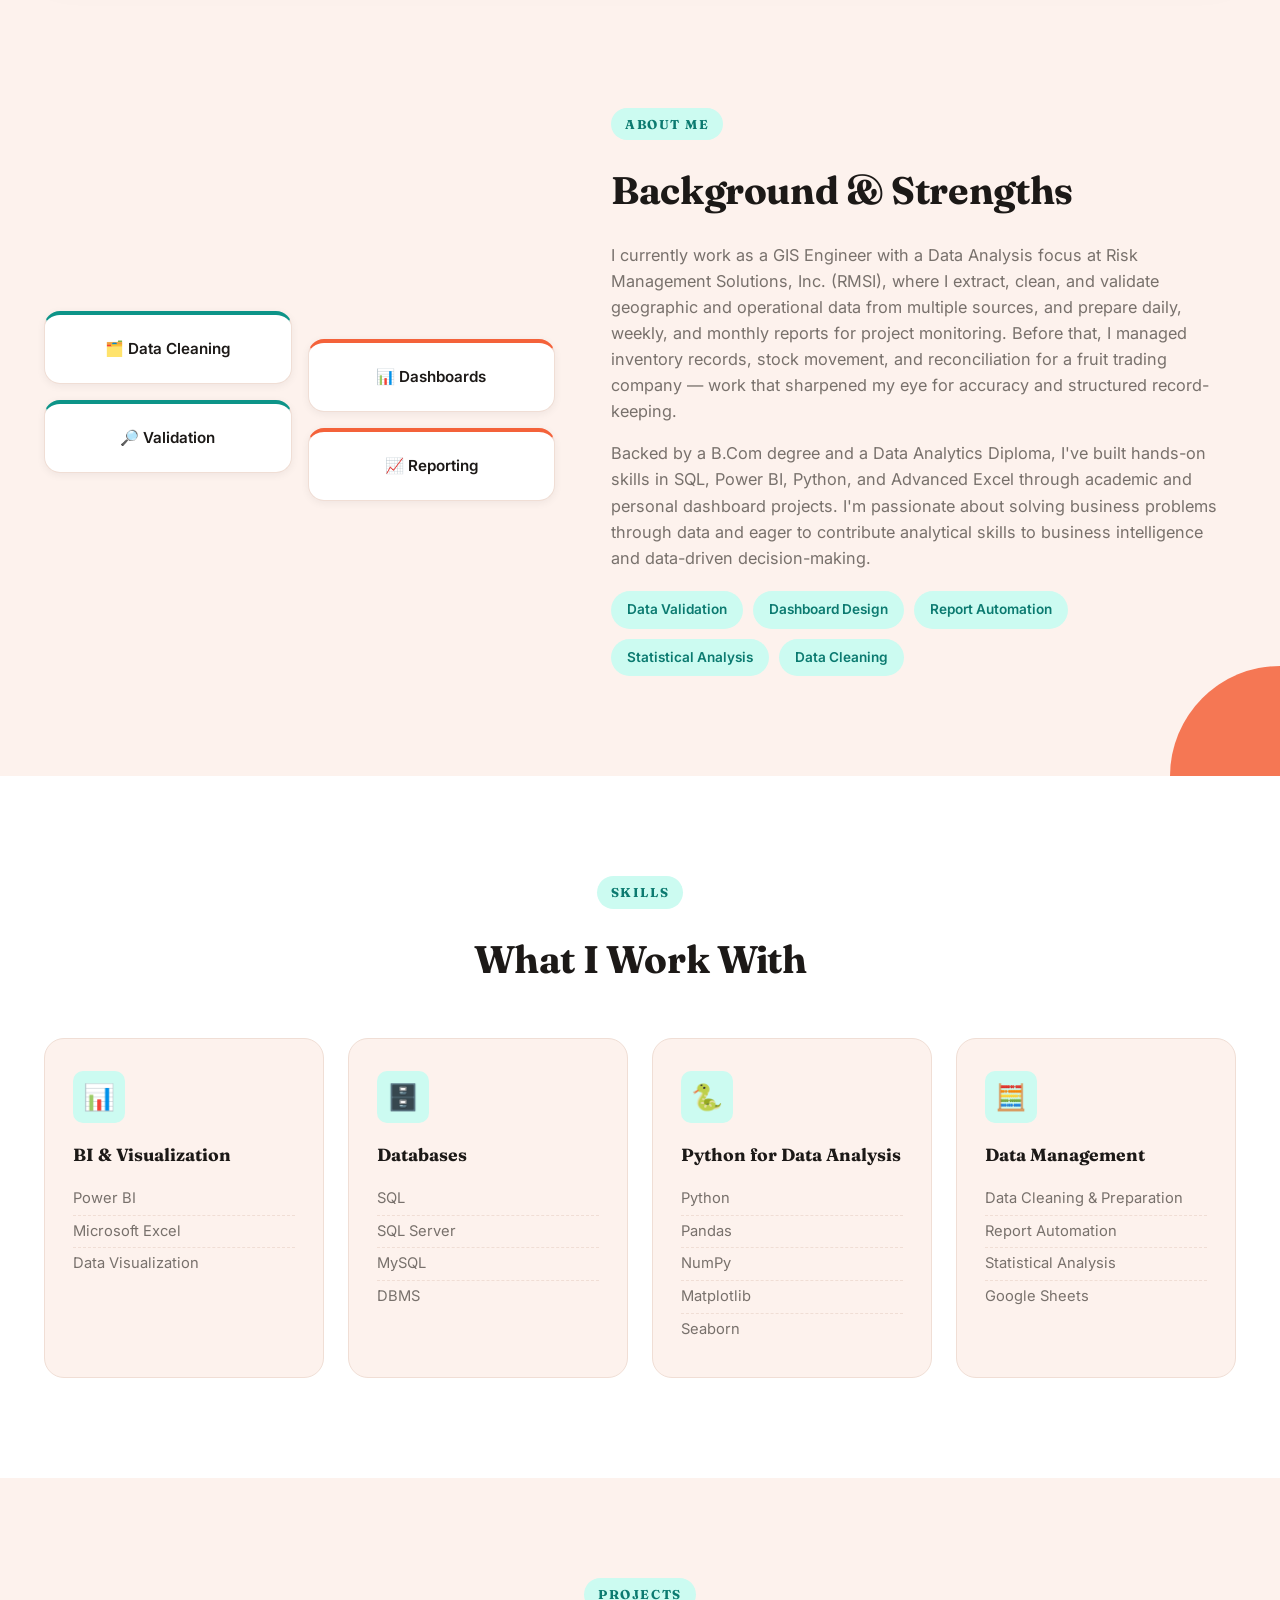
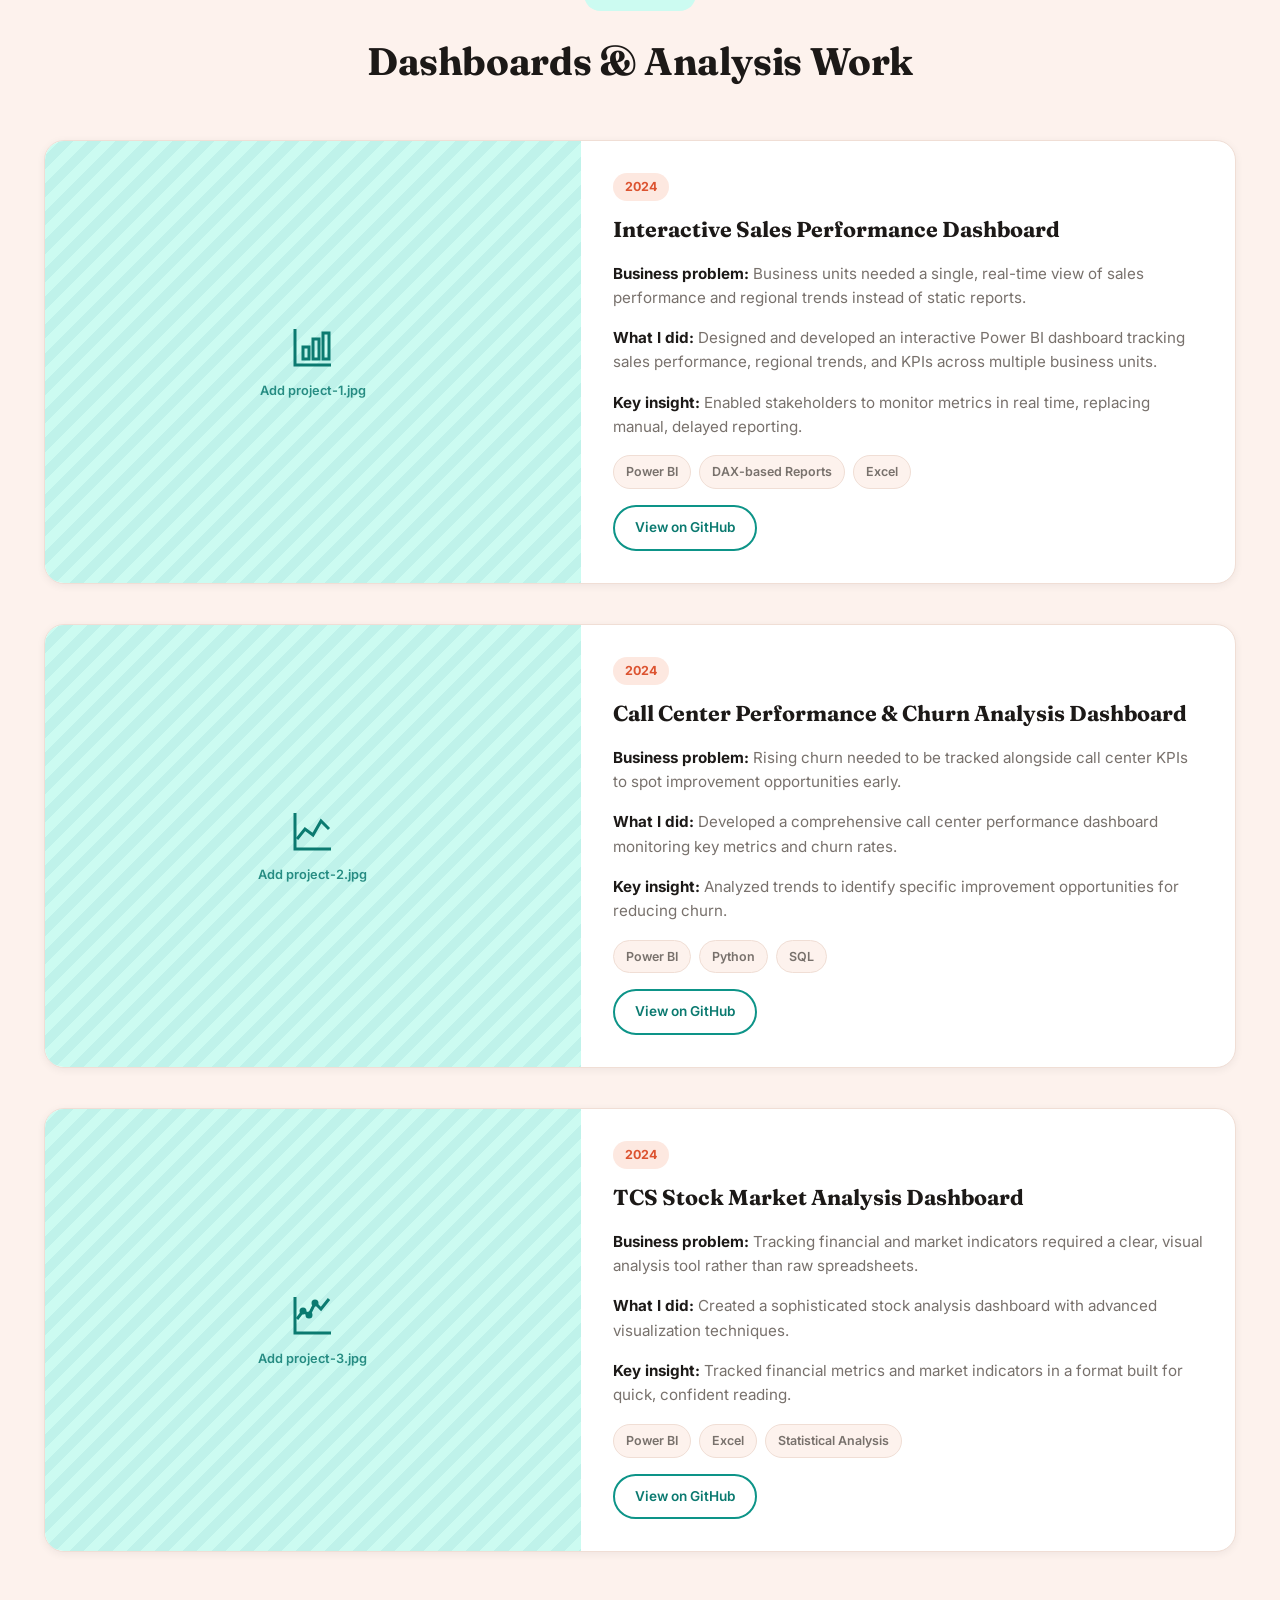
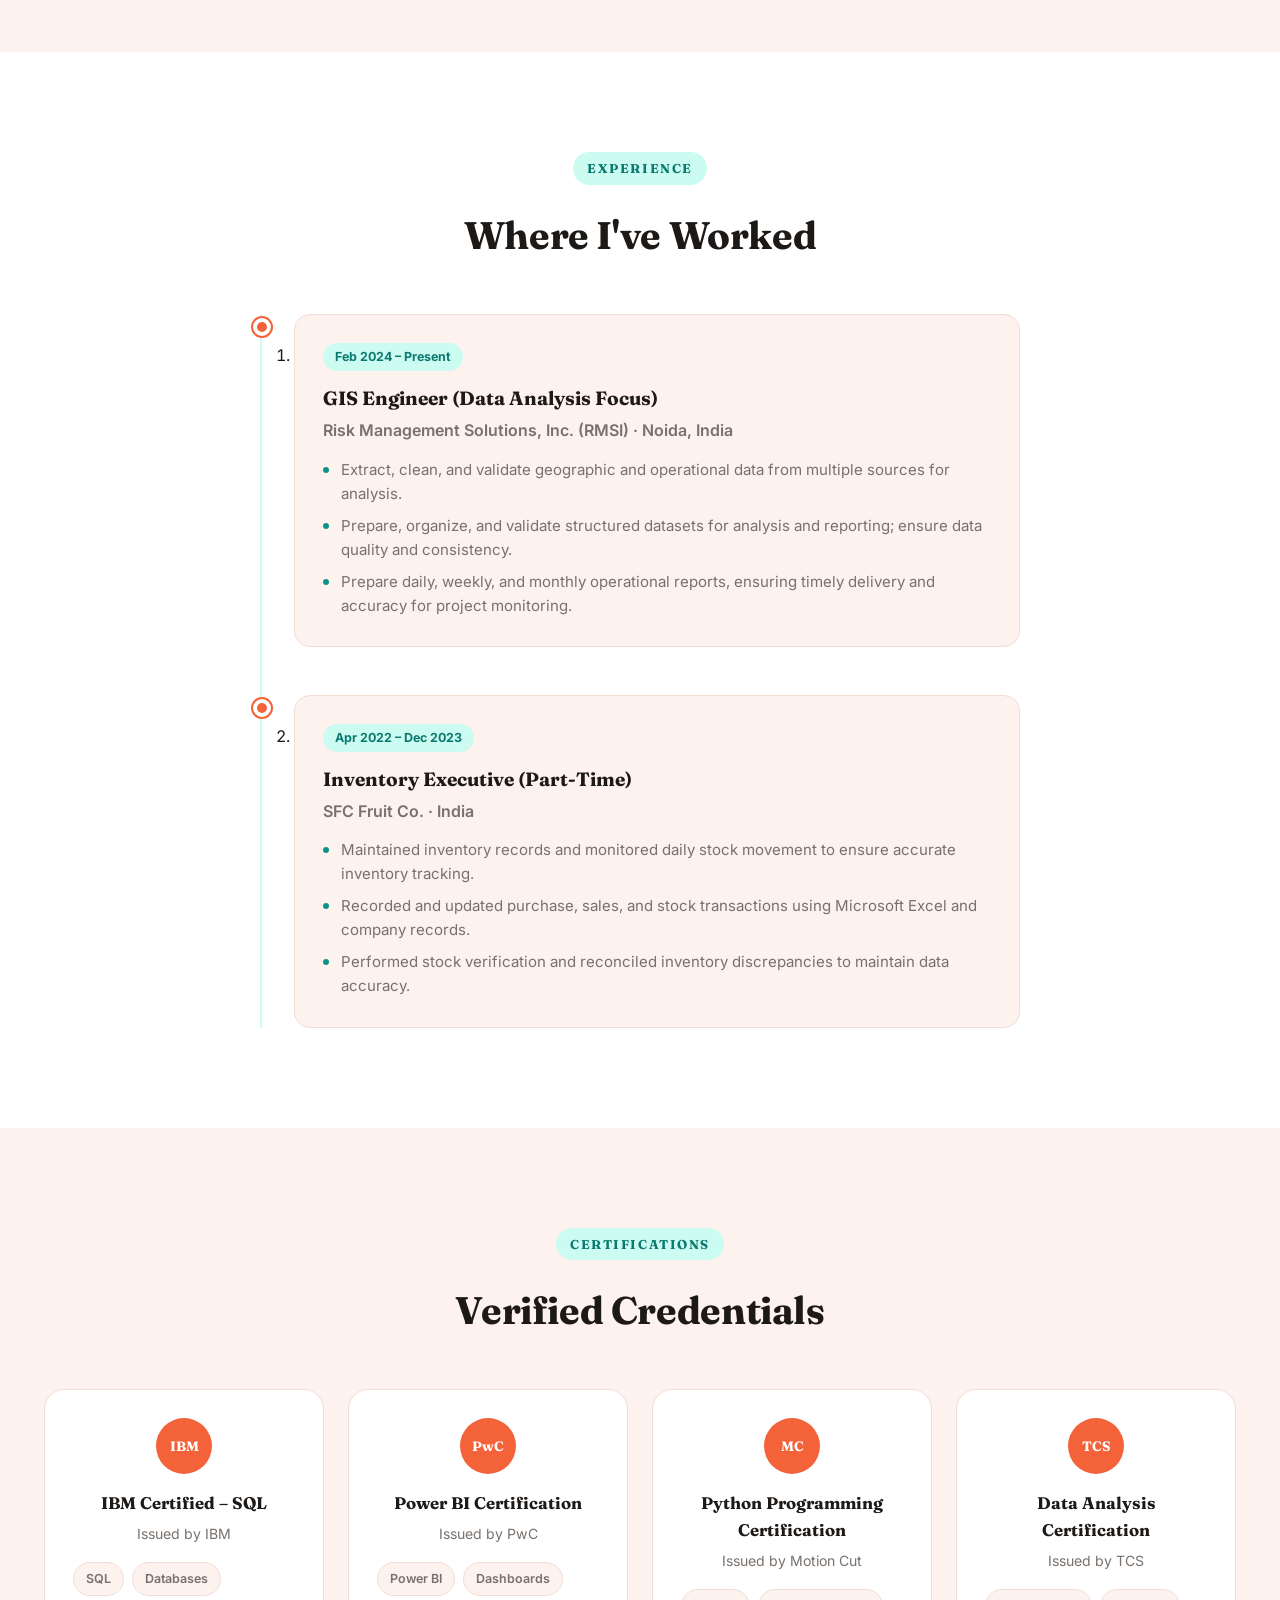
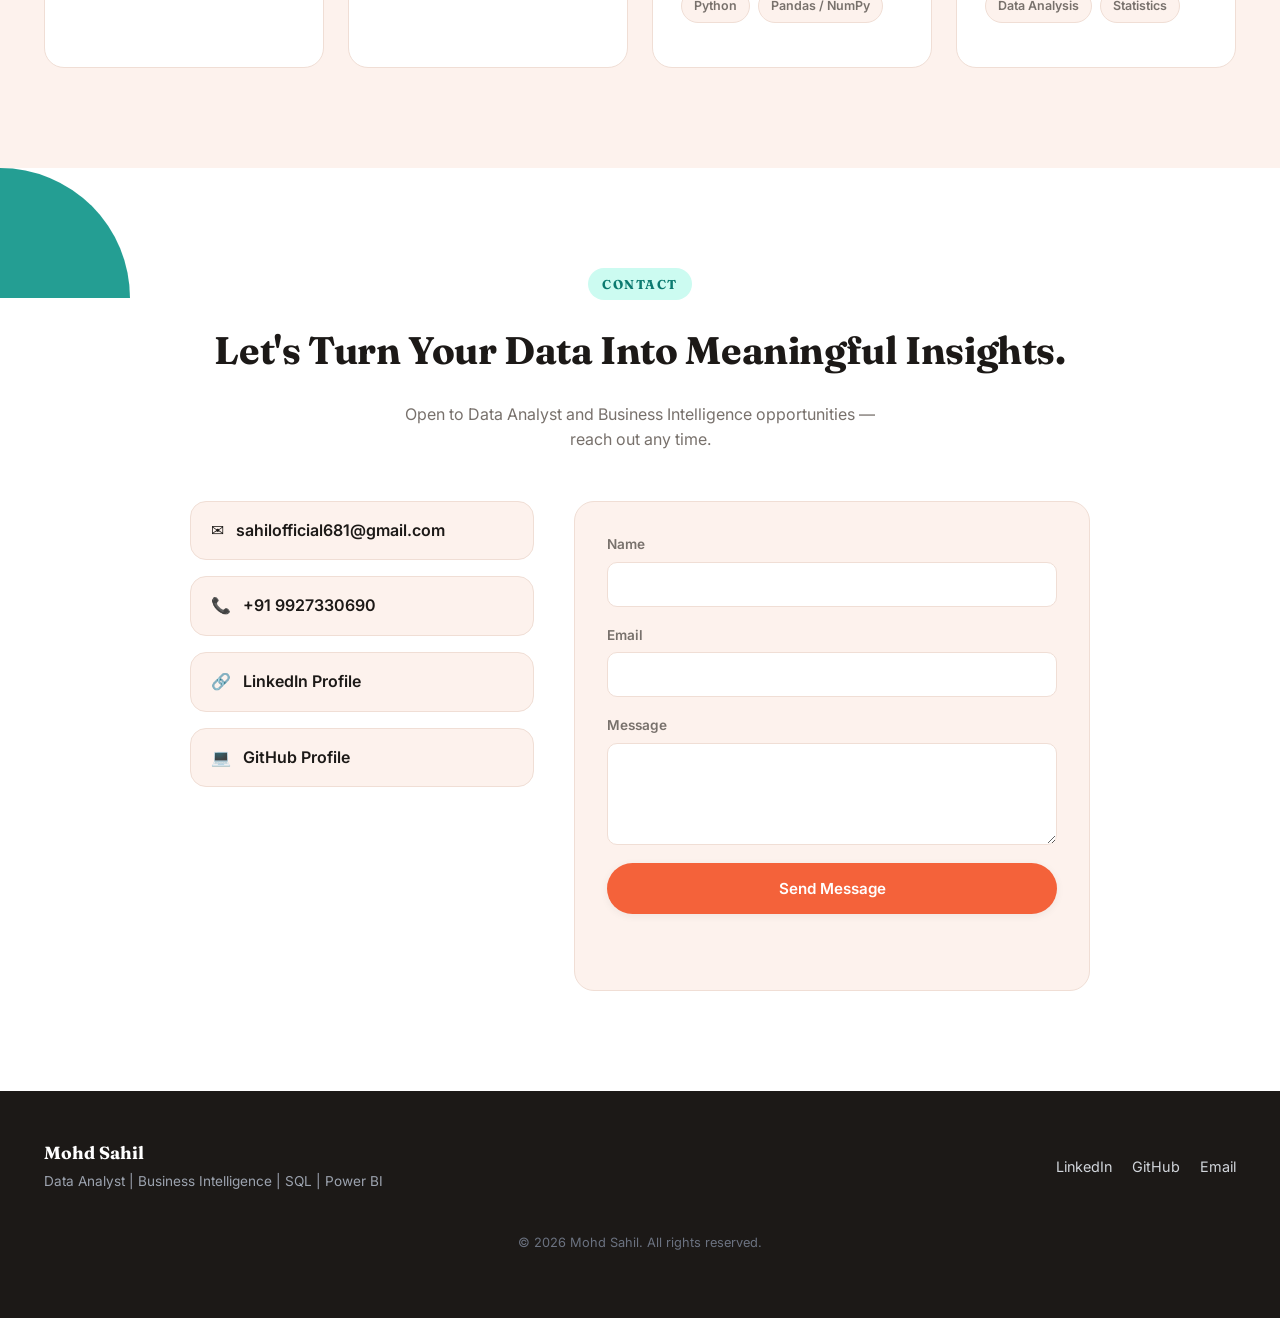
==== commit abf3f448: "Update index.html" ====
--- a/index.html
+++ b/index.html
@@ -60,6 +60,24 @@
         <span class="shape shape-dot shape-dot-1"></span>
         <span class="shape shape-dot shape-dot-2"></span>
         <svg class="shape shape-squiggle" width="120" height="40" viewBox="0 0 120 40" fill="none"><path d="M2 20c10-18 20 18 30 0s20-18 30 0 20 18 30 0 20-18 26 0" stroke="#0D9488" stroke-width="2" stroke-linecap="round" stroke-dasharray="1 10"/></svg>
+      </div>
+            <!-- DATA ANALYST CHART WATERMARK -->
+      <div class="hero-chart-watermark" aria-hidden="true">
+        <svg viewBox="0 0 600 260" preserveAspectRatio="none">
+      
+          <!-- Main Teal Trend -->
+          <polyline
+            class="chart-line-teal"
+            points="0,210 70,180 130,195 200,120 270,145 340,80 410,105 480,45 540,70 600,25"
+          />
+      
+          <!-- Secondary Coral Trend -->
+          <polyline
+            class="chart-line-coral"
+            points="0,230 80,210 150,215 220,175 300,185 370,145 450,155 520,120 600,130"
+          />
+      
+        </svg>
       </div>
 
       <div class="container hero-grid">
--- a/style.css
+++ b/style.css
@@ -282,8 +282,8 @@
 .hero-visual { display: flex; justify-content: center; }
 .hero-photo-frame {
   position: relative;
-  width: min(400px, 78vw);
-  height: min(400px, 78vw);
+  width: min(550px, 78vw);
+  height: min(550px, 78vw);
   display: flex;
   align-items: center;
   justify-content: center;
@@ -332,10 +332,10 @@
   font-size: 0.8rem;
   animation: float 5s ease-in-out infinite;
 }
-.chip-sql { top: 4%; left: -6%; color: var(--teal-dark); animation-delay: 0s; }
-.chip-bi { bottom: 6%; left: -14%; color: var(--coral-dark); animation-delay: 1.2s; }
-.chip-py { bottom: -2%; right: -4%; color: var(--teal-dark); animation-delay: 2.4s; }
-.chip-excel { top: -6%; right: -8%; color: var(--coral-dark); animation-delay: 3.6s; }
+.chip-sql { top: 6%; left: -2%; color: var(--teal-dark); animation-delay: 0s; }
+.chip-bi { bottom: 8%; left: -8%; color: var(--coral-dark); animation-delay: 1.2s; }
+.chip-py { bottom: 2%; right: 0%; color: var(--teal-dark); animation-delay: 2.4s; }
+.chip-excel { top: -2%; right: -3%; color: var(--coral-dark); animation-delay: 3.6s; }
 @keyframes float {
   0%, 100% { transform: translateY(0); }
   50% { transform: translateY(-10px); }
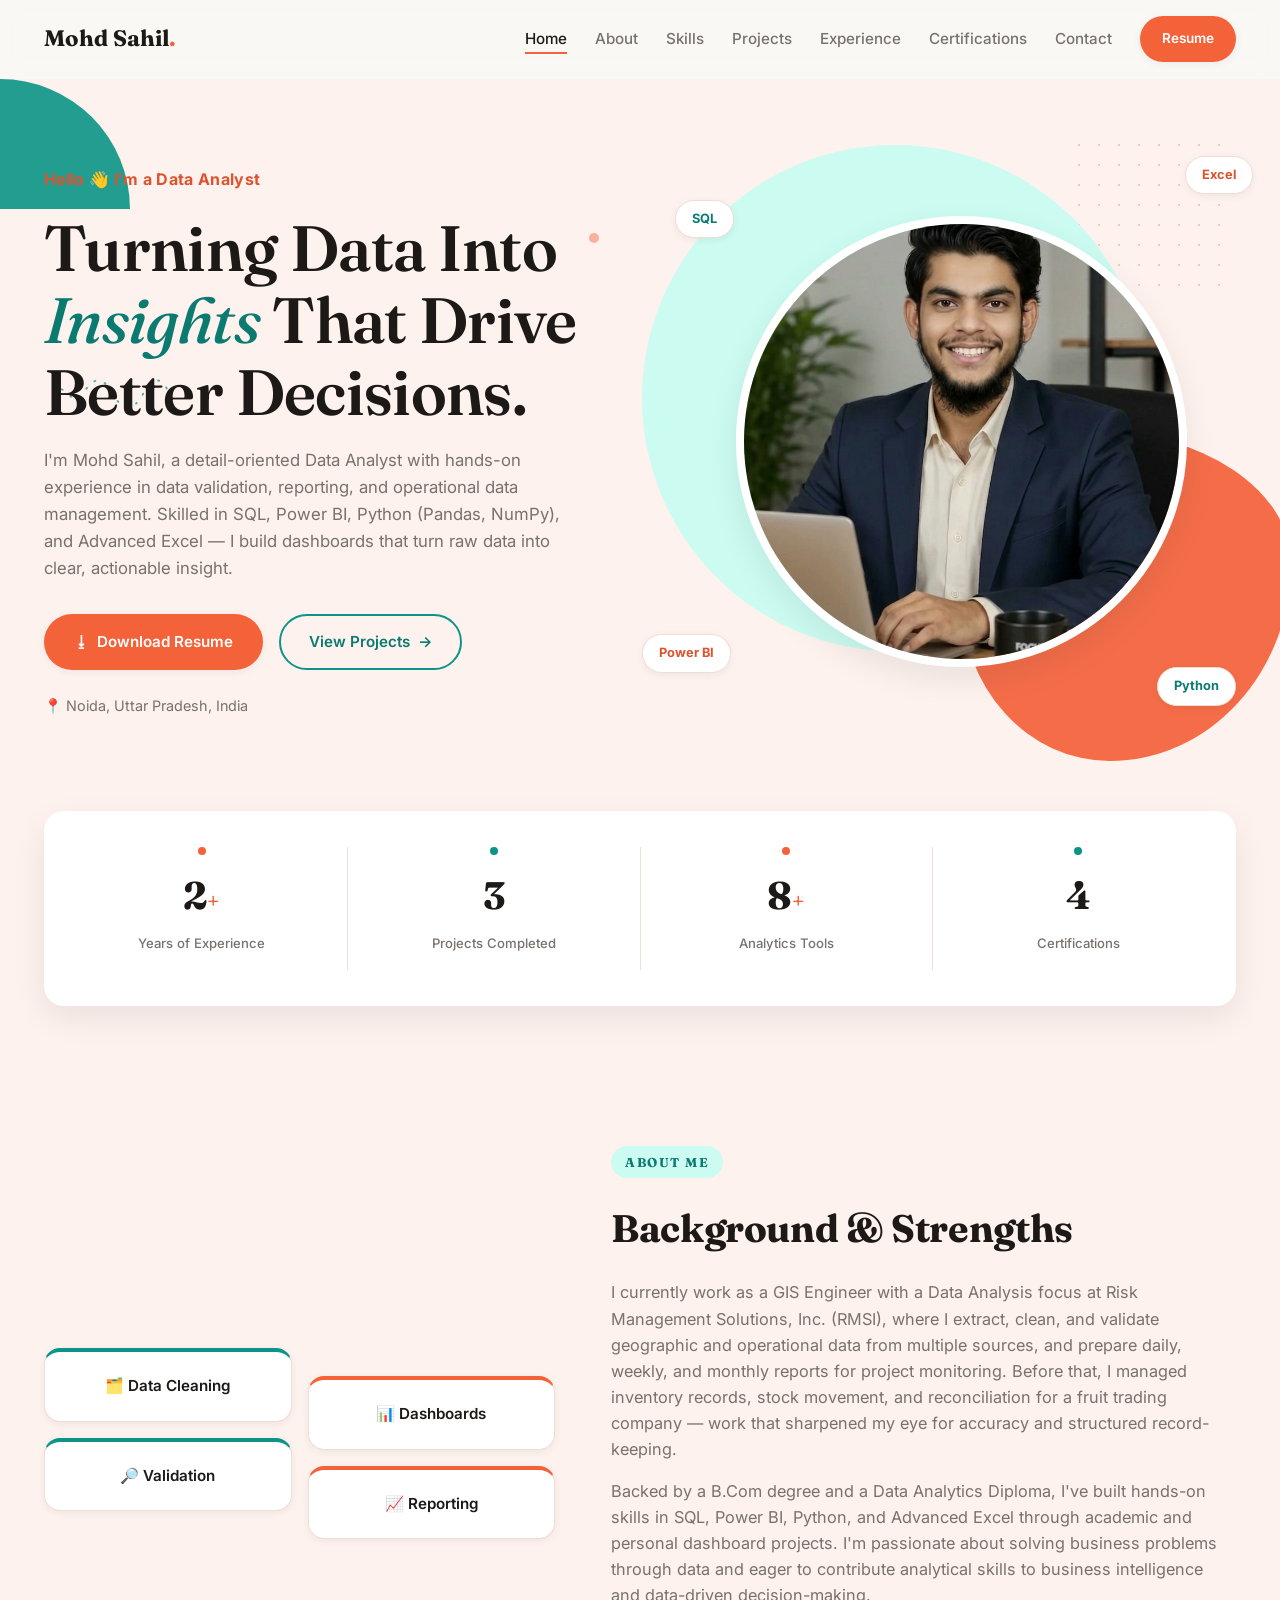
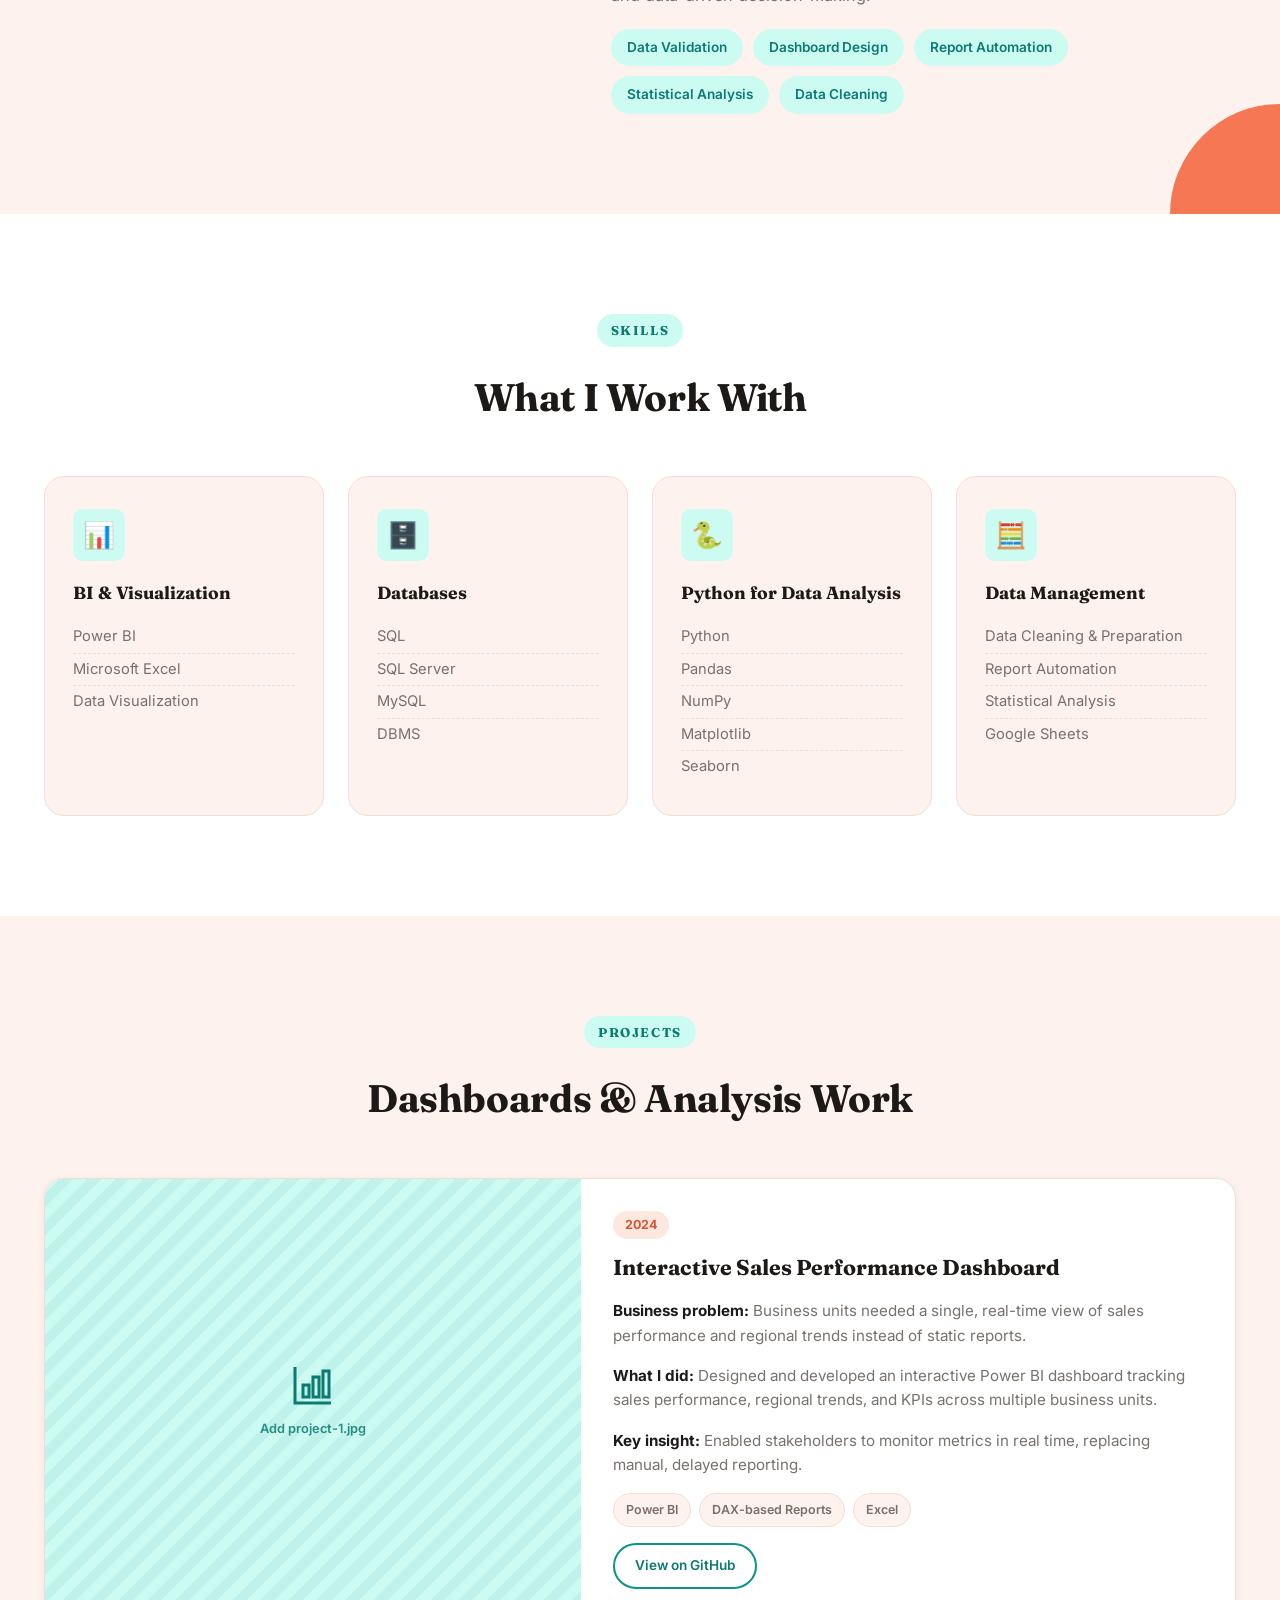
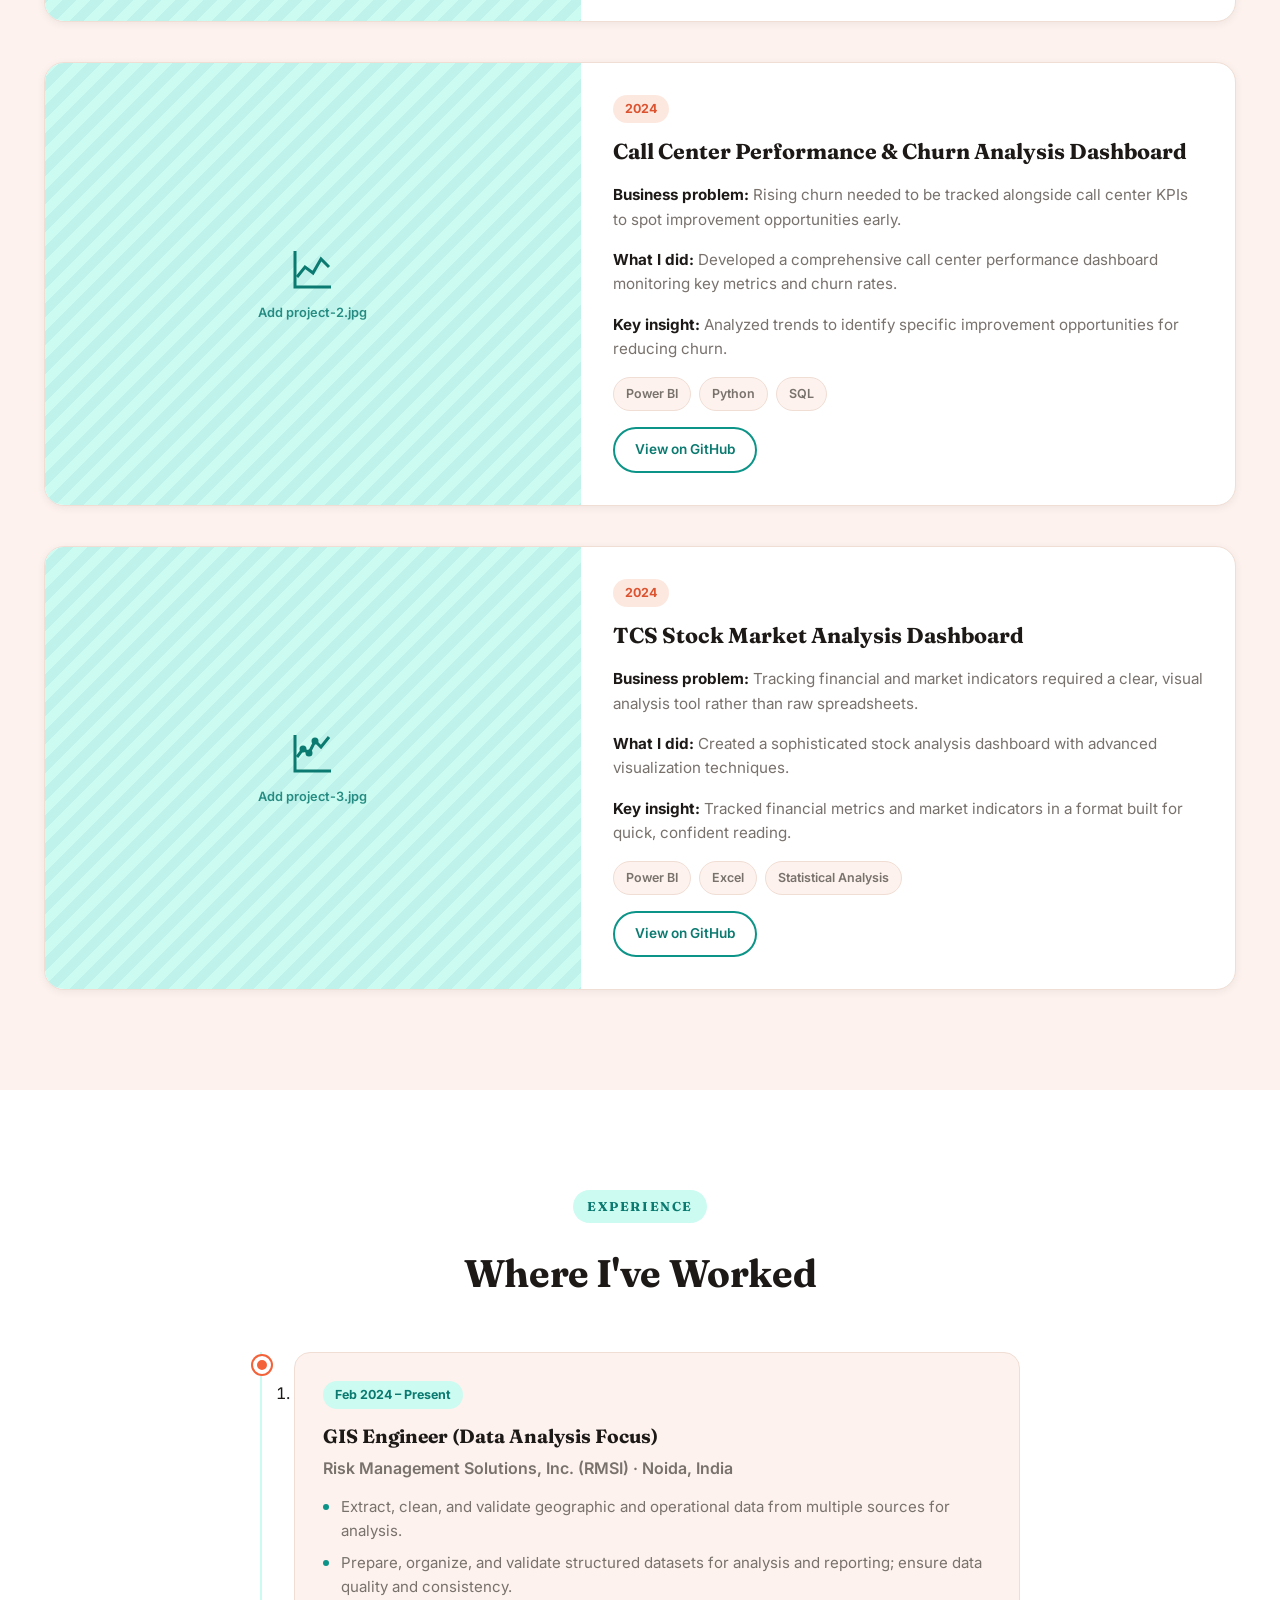
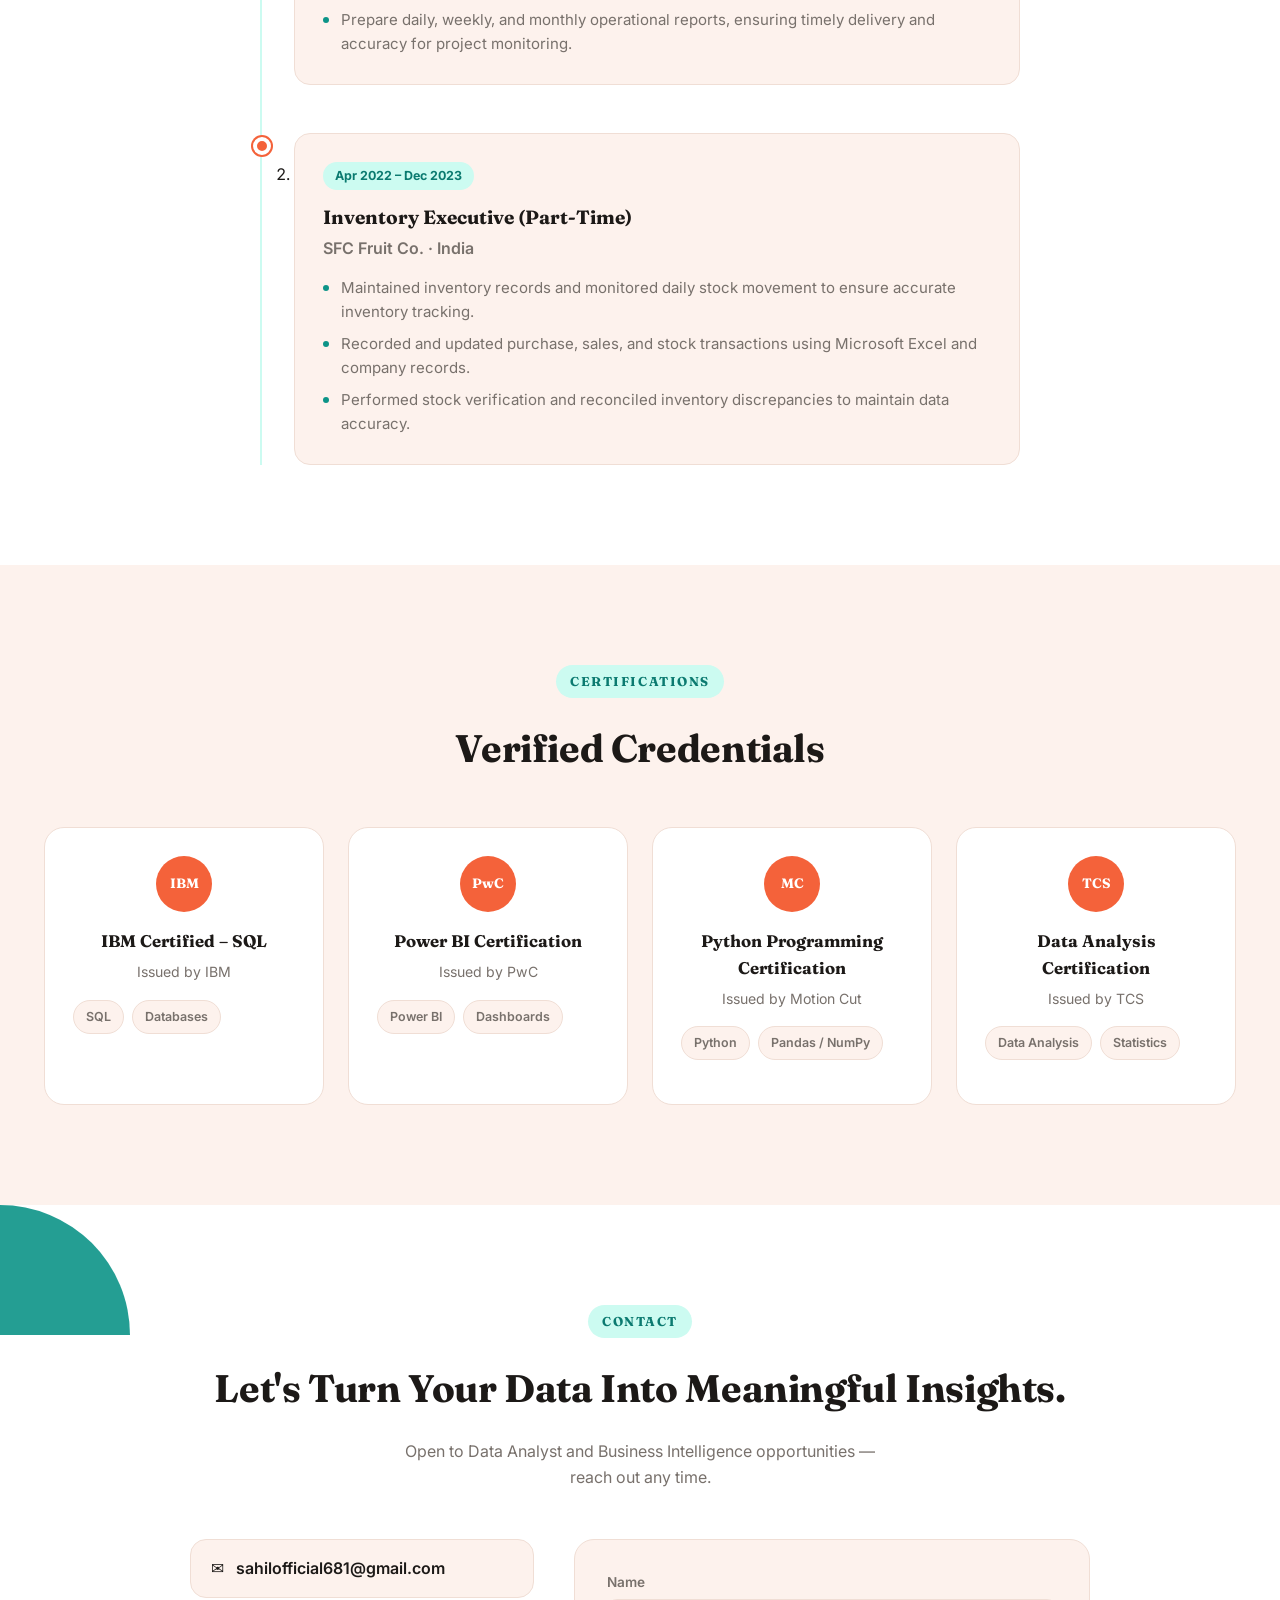
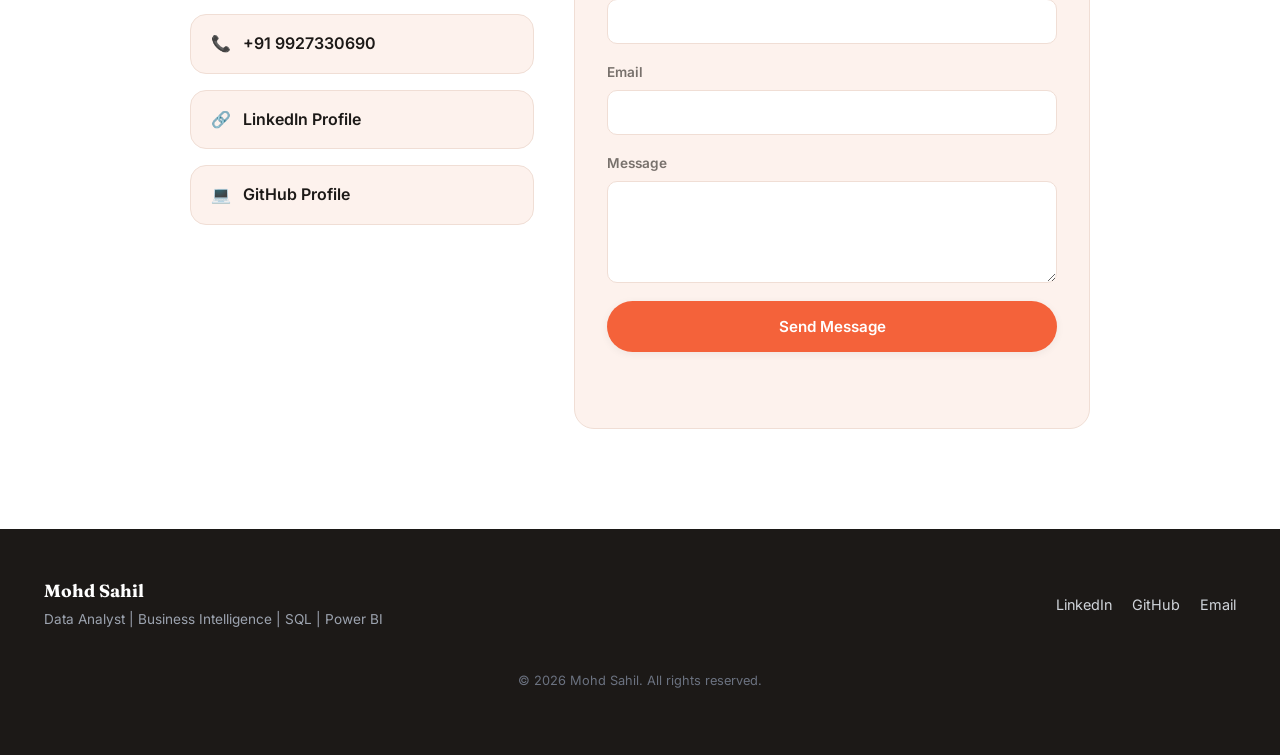
==== commit 5af4ddcc: "Update index.html" ====
--- a/index.html
+++ b/index.html
@@ -60,24 +60,6 @@
         <span class="shape shape-dot shape-dot-1"></span>
         <span class="shape shape-dot shape-dot-2"></span>
         <svg class="shape shape-squiggle" width="120" height="40" viewBox="0 0 120 40" fill="none"><path d="M2 20c10-18 20 18 30 0s20-18 30 0 20 18 30 0 20-18 26 0" stroke="#0D9488" stroke-width="2" stroke-linecap="round" stroke-dasharray="1 10"/></svg>
-      </div>
-            <!-- DATA ANALYST CHART WATERMARK -->
-      <div class="hero-chart-watermark" aria-hidden="true">
-        <svg viewBox="0 0 600 260" preserveAspectRatio="none">
-      
-          <!-- Main Teal Trend -->
-          <polyline
-            class="chart-line-teal"
-            points="0,210 70,180 130,195 200,120 270,145 340,80 410,105 480,45 540,70 600,25"
-          />
-      
-          <!-- Secondary Coral Trend -->
-          <polyline
-            class="chart-line-coral"
-            points="0,230 80,210 150,215 220,175 300,185 370,145 450,155 520,120 600,130"
-          />
-      
-        </svg>
       </div>
 
       <div class="container hero-grid">
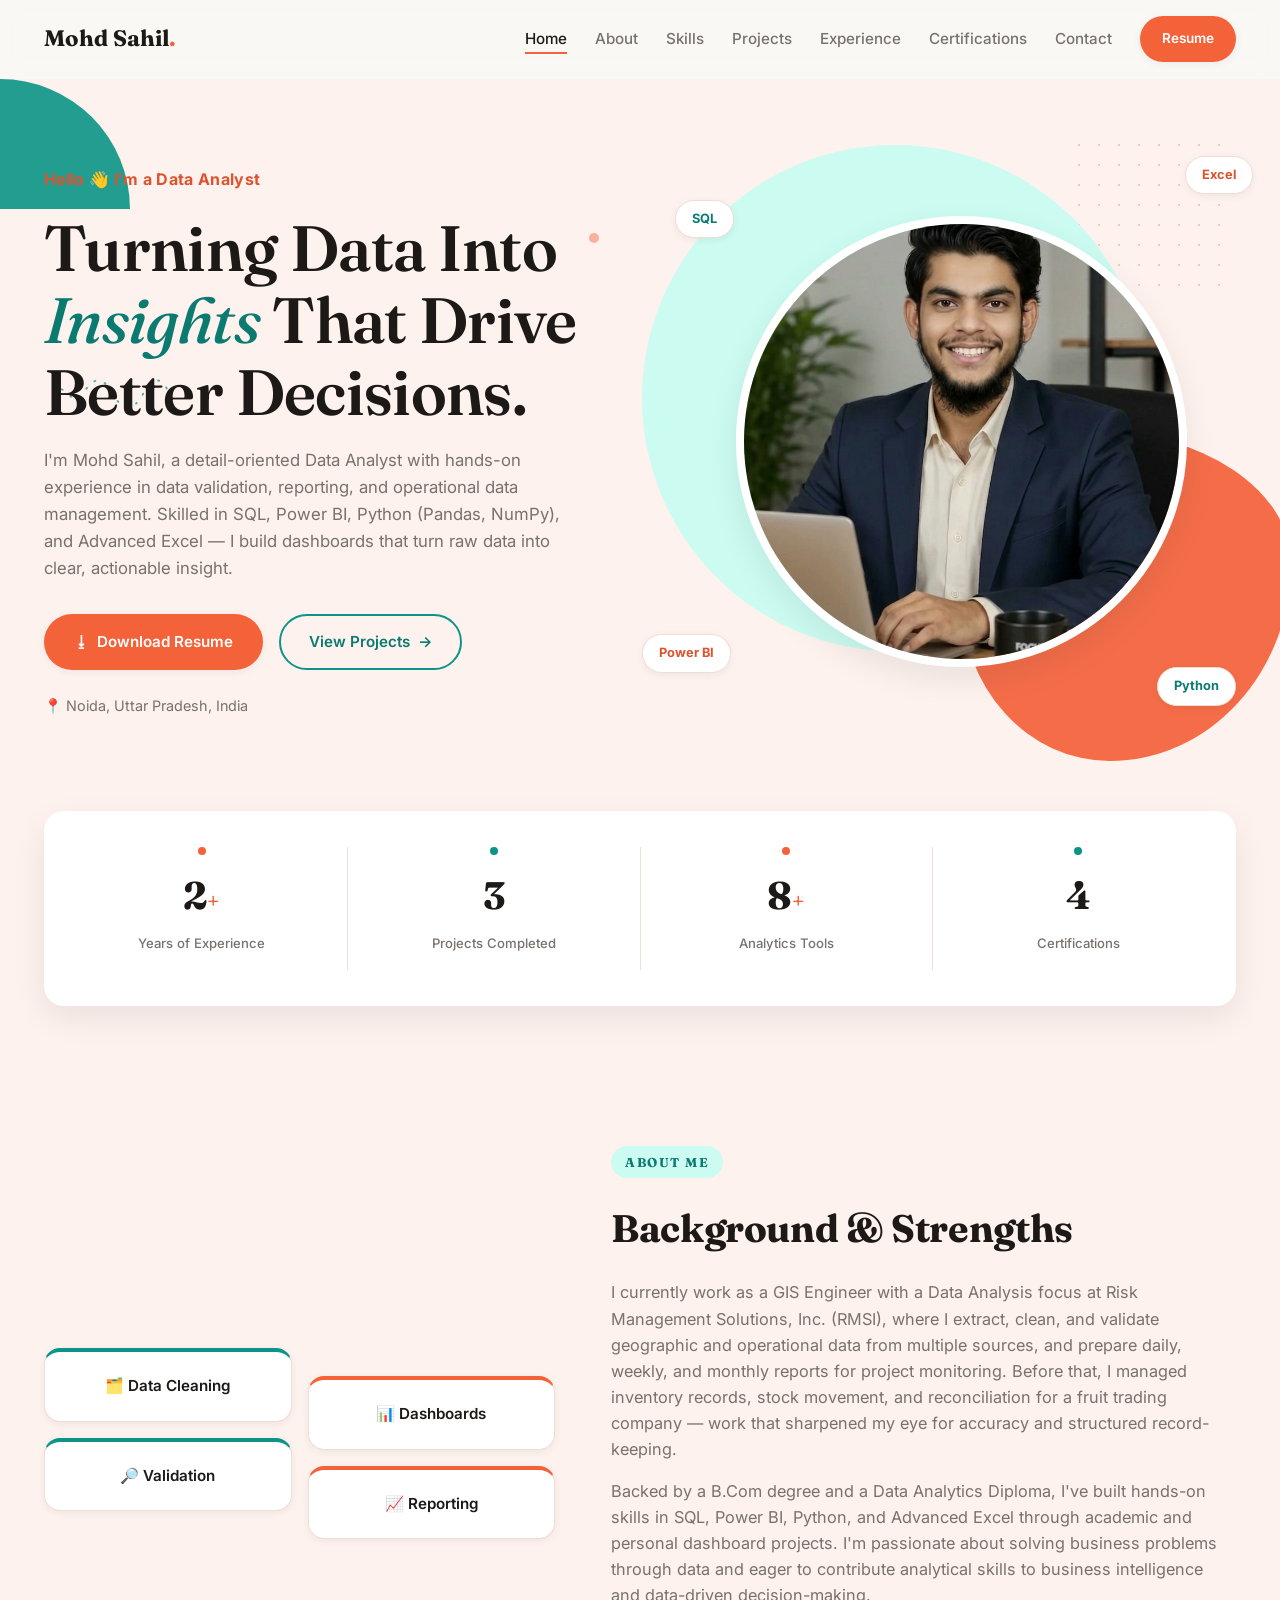
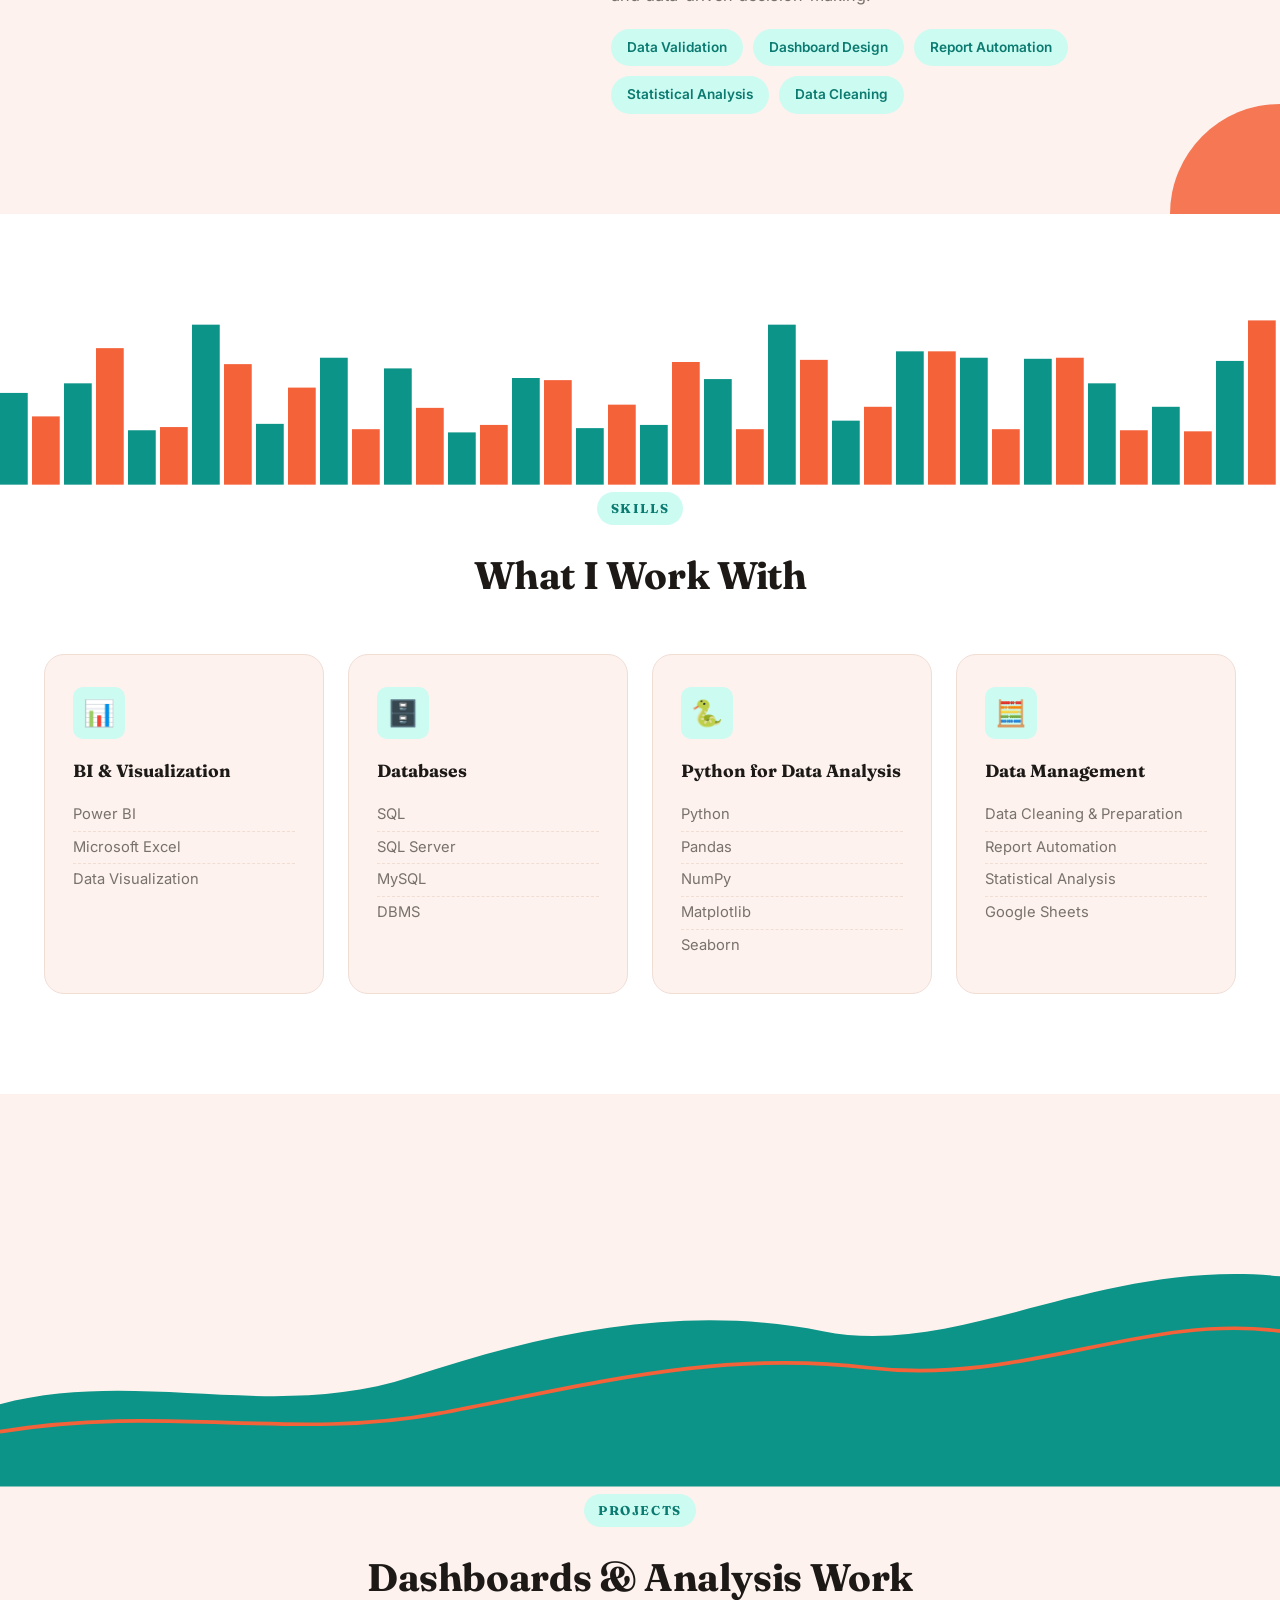
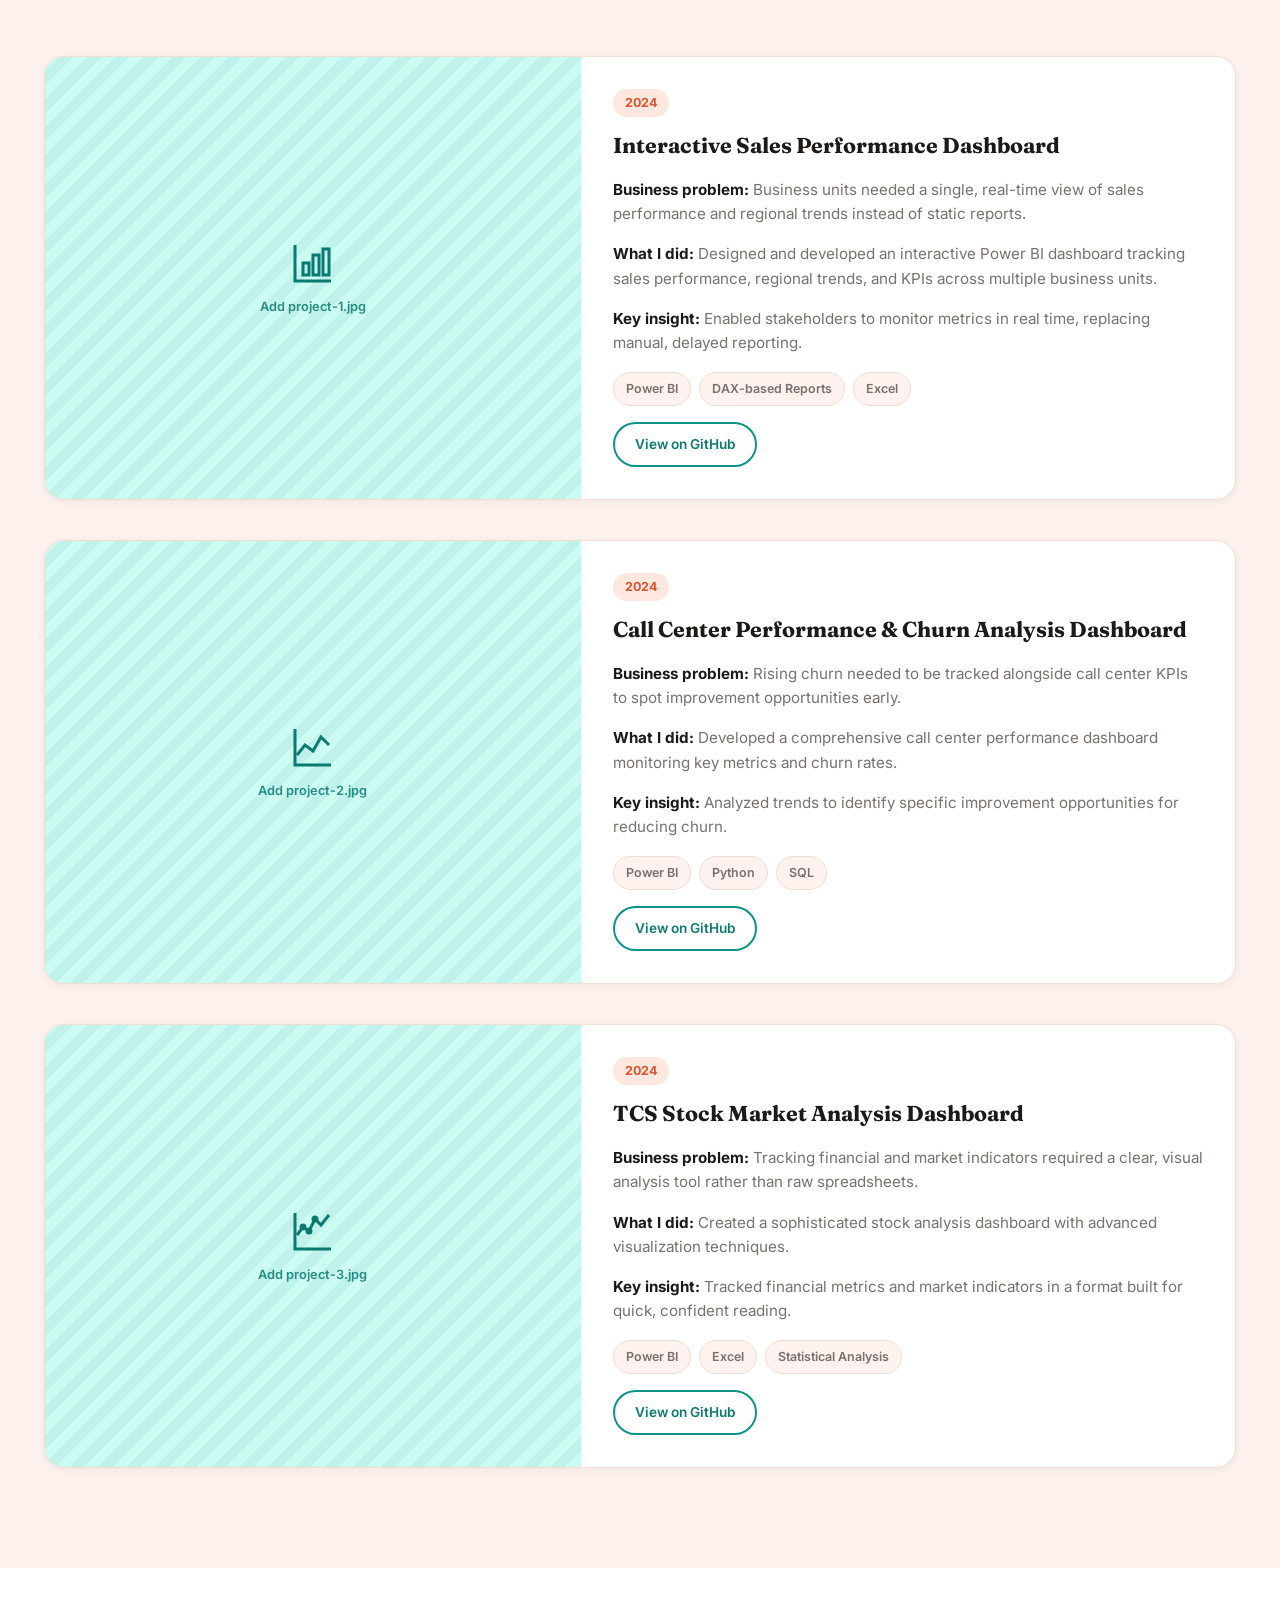
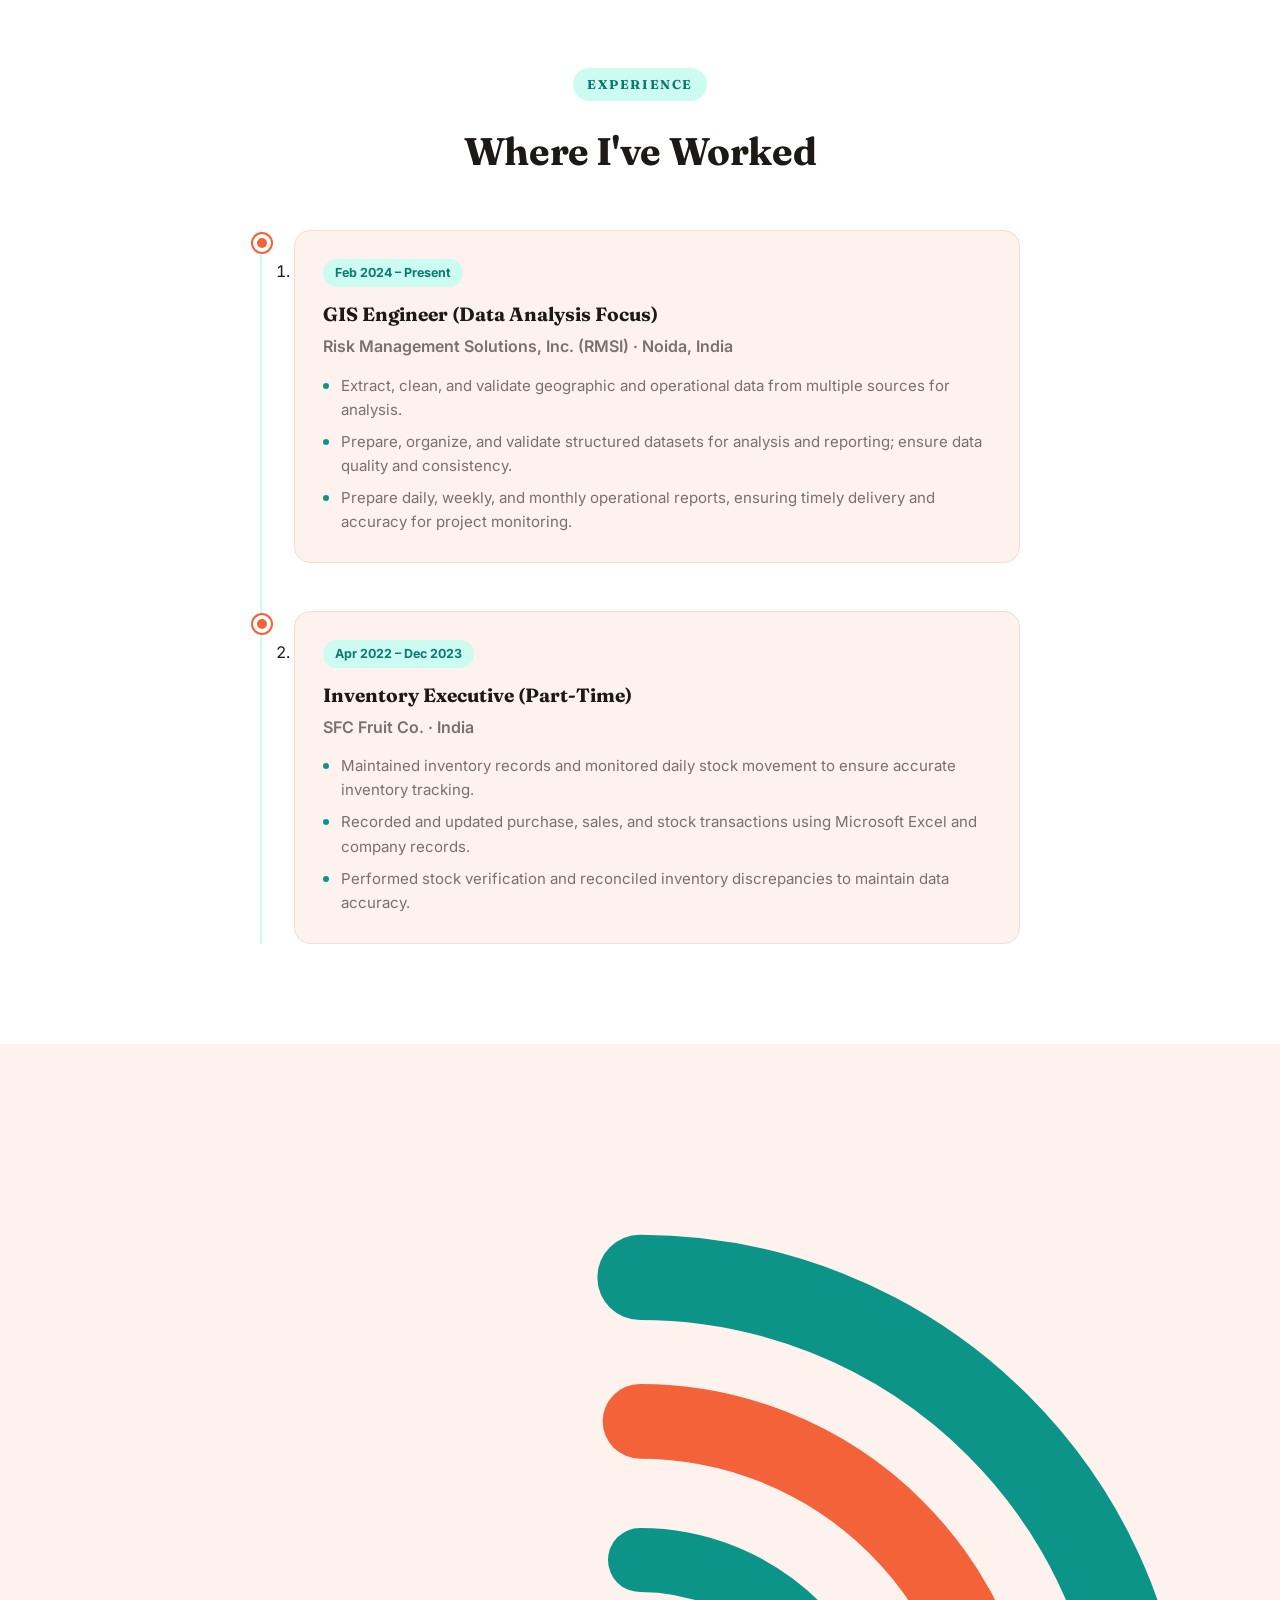
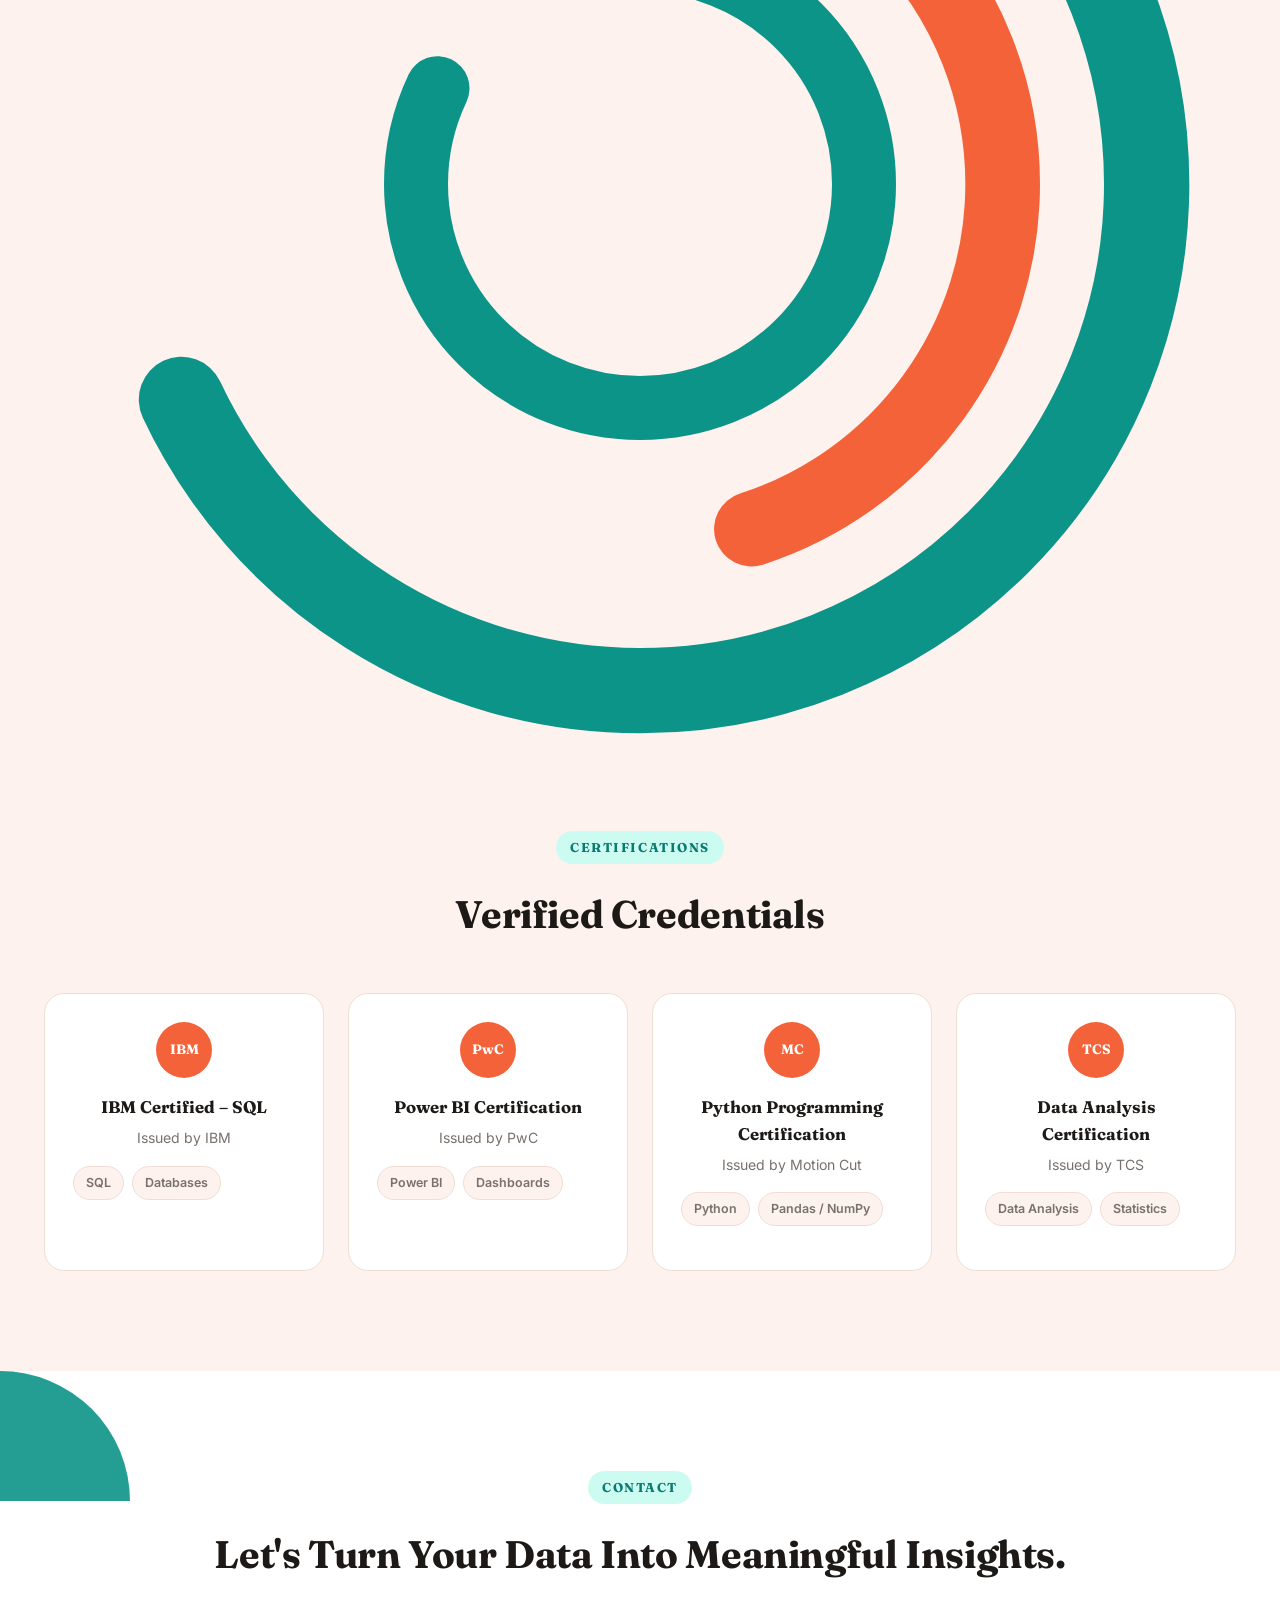
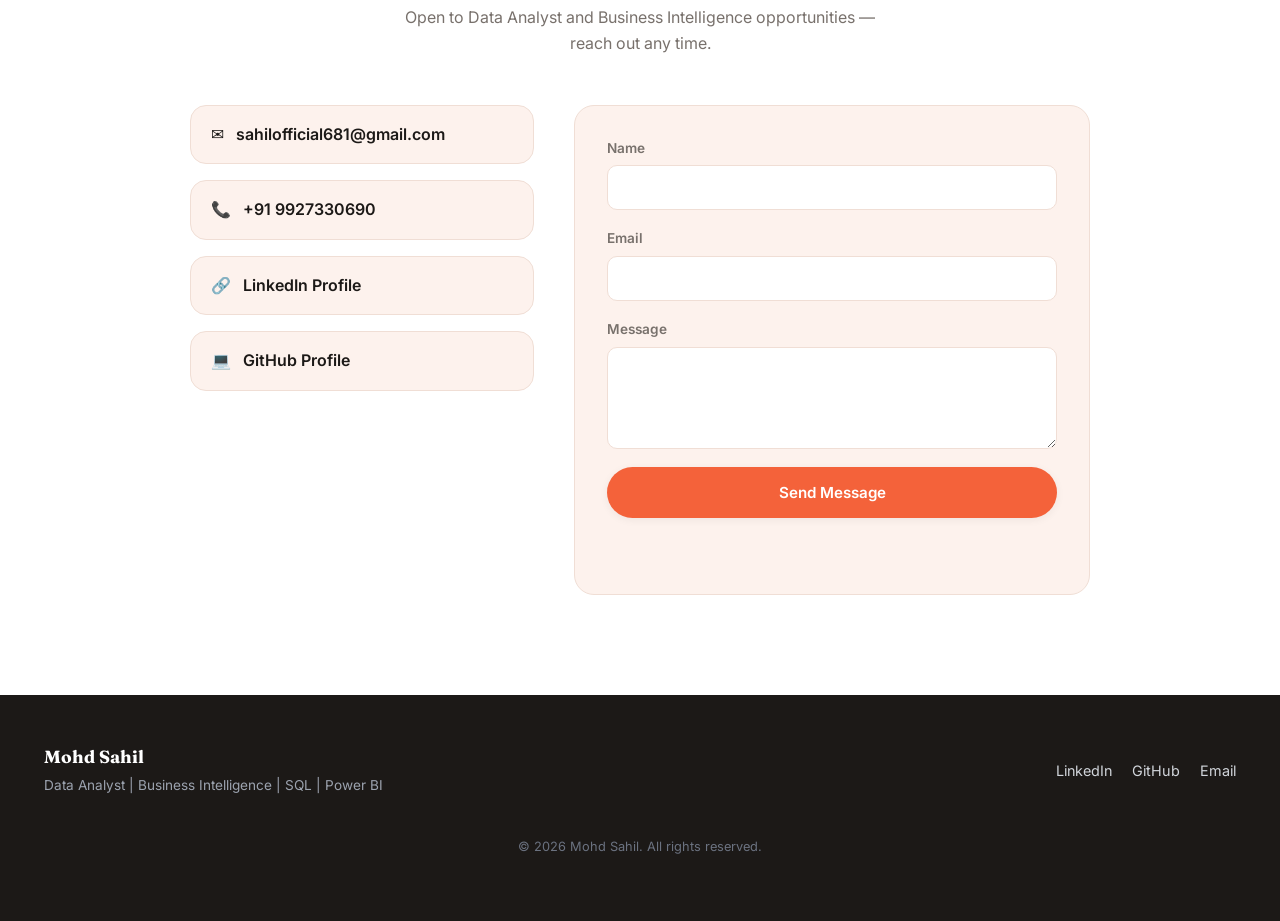
==== commit 2a69c15c: "Update index.html" ====
--- a/index.html
+++ b/index.html
@@ -128,6 +128,7 @@
     <!-- ===================== ABOUT ===================== -->
     <section class="about" id="about">
       <span class="corner-shape corner-shape-coral" aria-hidden="true"></span>
+      <div class="watermark watermark-dots" aria-hidden="true"></div>
       <div class="container about-grid">
         <div class="about-visual reveal" aria-hidden="true">
           <div class="about-shape-block">
@@ -167,6 +168,11 @@
 
     <!-- ===================== SKILLS ===================== -->
     <section class="skills" id="skills">
+      <div class="watermark watermark-skyline" aria-hidden="true">
+  <svg viewBox="0 0 1200 160" xmlns="http://www.w3.org/2000/svg" preserveAspectRatio="none">
+    <rect x="0" y="74" width="26" height="86" fill="#0D9488"/><rect x="30" y="96" width="26" height="64" fill="#F4623A"/><rect x="60" y="65" width="26" height="95" fill="#0D9488"/><rect x="90" y="32" width="26" height="128" fill="#F4623A"/><rect x="120" y="109" width="26" height="51" fill="#0D9488"/><rect x="150" y="106" width="26" height="54" fill="#F4623A"/><rect x="180" y="10" width="26" height="150" fill="#0D9488"/><rect x="210" y="47" width="26" height="113" fill="#F4623A"/><rect x="240" y="103" width="26" height="57" fill="#0D9488"/><rect x="270" y="69" width="26" height="91" fill="#F4623A"/><rect x="300" y="41" width="26" height="119" fill="#0D9488"/><rect x="330" y="108" width="26" height="52" fill="#F4623A"/><rect x="360" y="51" width="26" height="109" fill="#0D9488"/><rect x="390" y="88" width="26" height="72" fill="#F4623A"/><rect x="420" y="111" width="26" height="49" fill="#0D9488"/><rect x="450" y="104" width="26" height="56" fill="#F4623A"/><rect x="480" y="60" width="26" height="100" fill="#0D9488"/><rect x="510" y="62" width="26" height="98" fill="#F4623A"/><rect x="540" y="107" width="26" height="53" fill="#0D9488"/><rect x="570" y="85" width="26" height="75" fill="#F4623A"/><rect x="600" y="104" width="26" height="56" fill="#0D9488"/><rect x="630" y="45" width="26" height="115" fill="#F4623A"/><rect x="660" y="61" width="26" height="99" fill="#0D9488"/><rect x="690" y="108" width="26" height="52" fill="#F4623A"/><rect x="720" y="10" width="26" height="150" fill="#0D9488"/><rect x="750" y="43" width="26" height="117" fill="#F4623A"/><rect x="780" y="100" width="26" height="60" fill="#0D9488"/><rect x="810" y="87" width="26" height="73" fill="#F4623A"/><rect x="840" y="35" width="26" height="125" fill="#0D9488"/><rect x="870" y="35" width="26" height="125" fill="#F4623A"/><rect x="900" y="41" width="26" height="119" fill="#0D9488"/><rect x="930" y="108" width="26" height="52" fill="#F4623A"/><rect x="960" y="42" width="26" height="118" fill="#0D9488"/><rect x="990" y="41" width="26" height="119" fill="#F4623A"/><rect x="1020" y="65" width="26" height="95" fill="#0D9488"/><rect x="1050" y="109" width="26" height="51" fill="#F4623A"/><rect x="1080" y="87" width="26" height="73" fill="#0D9488"/><rect x="1110" y="110" width="26" height="50" fill="#F4623A"/><rect x="1140" y="44" width="26" height="116" fill="#0D9488"/><rect x="1170" y="6" width="26" height="154" fill="#F4623A"/>
+  </svg>
+</div>
       <div class="container">
         <p class="eyebrow center">Skills</p>
         <h2 class="section-title center">What I Work With</h2>
@@ -221,6 +227,12 @@
 
     <!-- ===================== PROJECTS ===================== -->
     <section class="projects" id="projects">
+      <div class="watermark watermark-area" aria-hidden="true">
+  <svg viewBox="0 0 1400 320" xmlns="http://www.w3.org/2000/svg" preserveAspectRatio="none">
+    <path d="M0,230 C150,190 300,250 450,200 S750,120 900,150 S1200,70 1400,90 L1400,320 L0,320 Z" fill="#0D9488"/>
+    <path d="M0,260 C180,230 320,270 480,240 S780,170 950,190 S1250,130 1400,150" fill="none" stroke="#F4623A" stroke-width="4"/>
+  </svg>
+</div>
       <div class="container">
         <p class="eyebrow center">Projects</p>
         <h2 class="section-title center">Dashboards &amp; Analysis Work</h2>
@@ -308,6 +320,7 @@
 
     <!-- ===================== EXPERIENCE ===================== -->
     <section class="experience" id="experience">
+      <div class="watermark watermark-lines" aria-hidden="true"></div>
       <div class="container">
         <p class="eyebrow center">Experience</p>
         <h2 class="section-title center">Where I've Worked</h2>
@@ -346,6 +359,13 @@
 
     <!-- ===================== CERTIFICATIONS ===================== -->
     <section class="certifications" id="certifications">
+      <div class="watermark watermark-rings" aria-hidden="true">
+  <svg viewBox="0 0 240 240" xmlns="http://www.w3.org/2000/svg">
+    <circle cx="120" cy="120" r="95" fill="none" stroke="#0D9488" stroke-width="16" stroke-linecap="round" stroke-dasharray="405.9 596.9" transform="rotate(-90 120 120)"/>
+    <circle cx="120" cy="120" r="68" fill="none" stroke="#F4623A" stroke-width="14" stroke-linecap="round" stroke-dasharray="192.3 427.3" transform="rotate(-90 120 120)"/>
+    <circle cx="120" cy="120" r="42" fill="none" stroke="#0D9488" stroke-width="12" stroke-linecap="round" stroke-dasharray="216.4 263.9" transform="rotate(-90 120 120)"/>
+  </svg>
+</div>
       <div class="container">
         <p class="eyebrow center">Certifications</p>
         <h2 class="section-title center">Verified Credentials</h2>
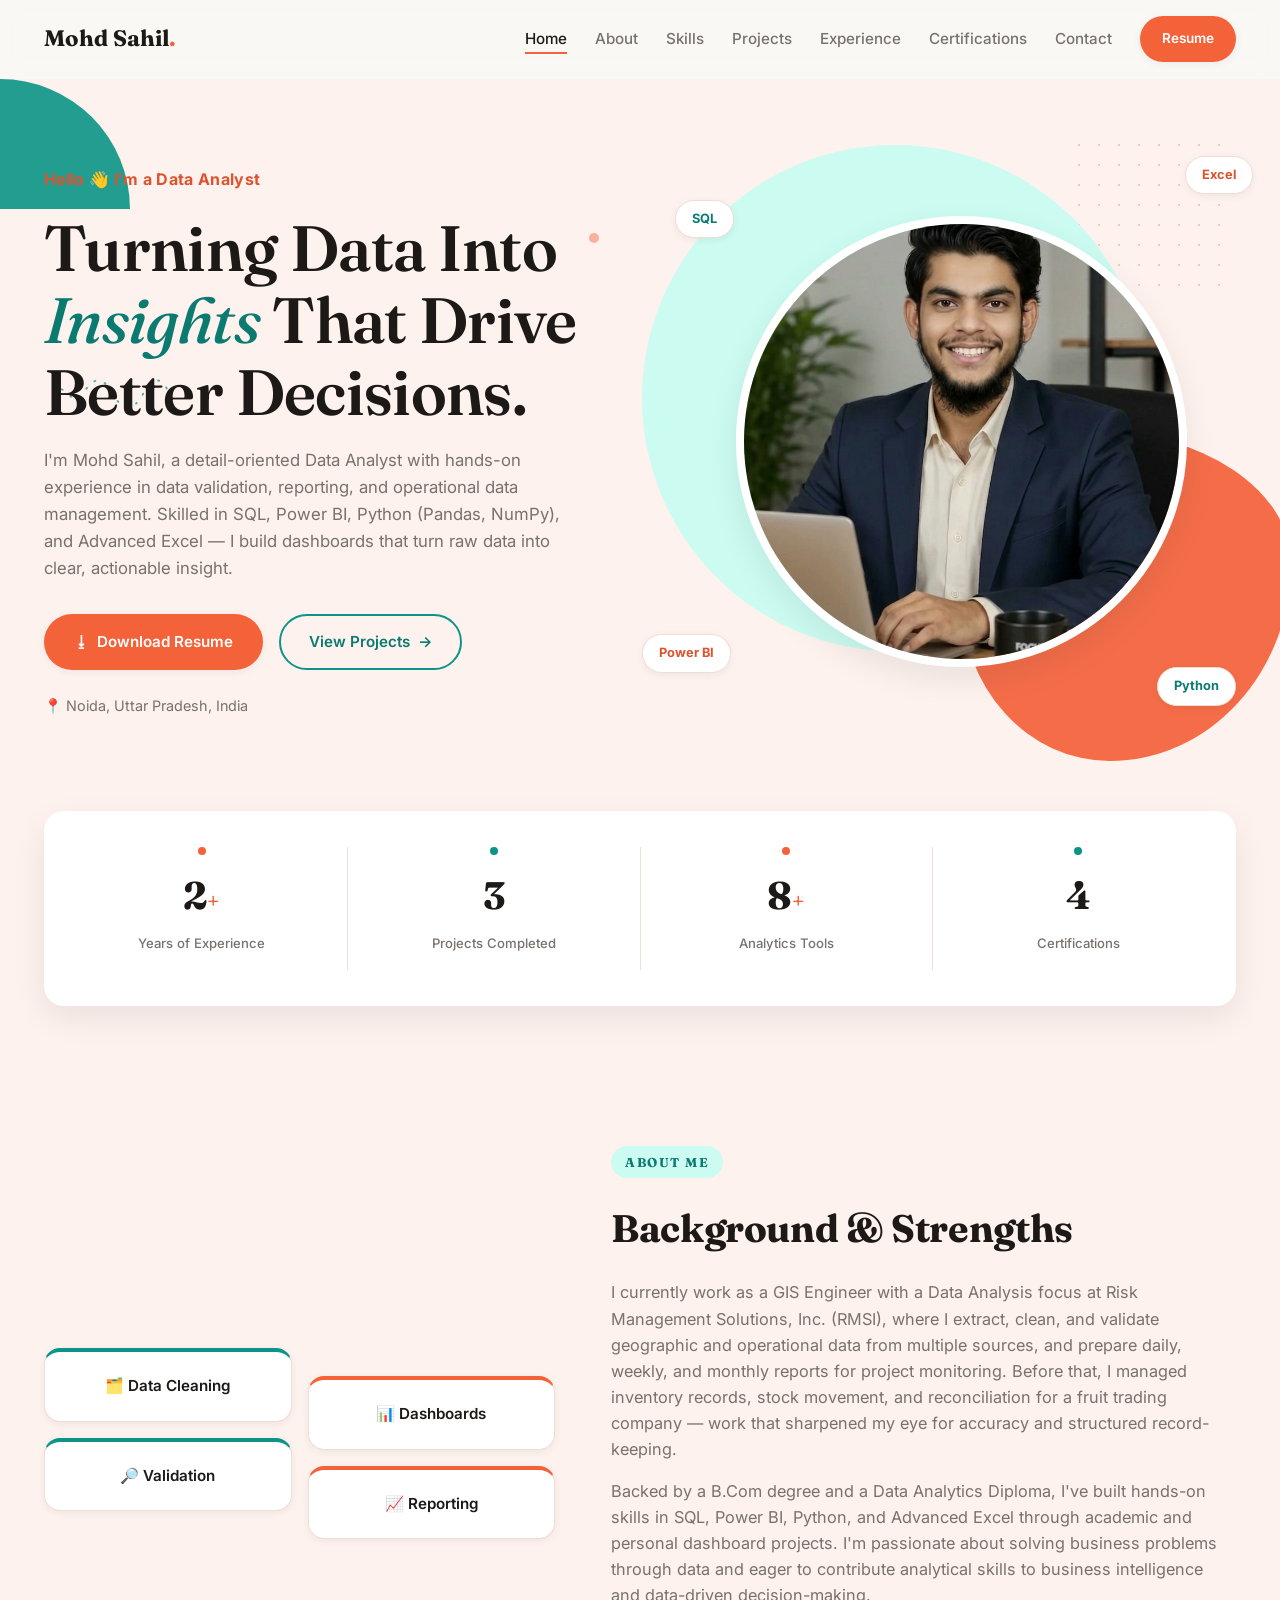
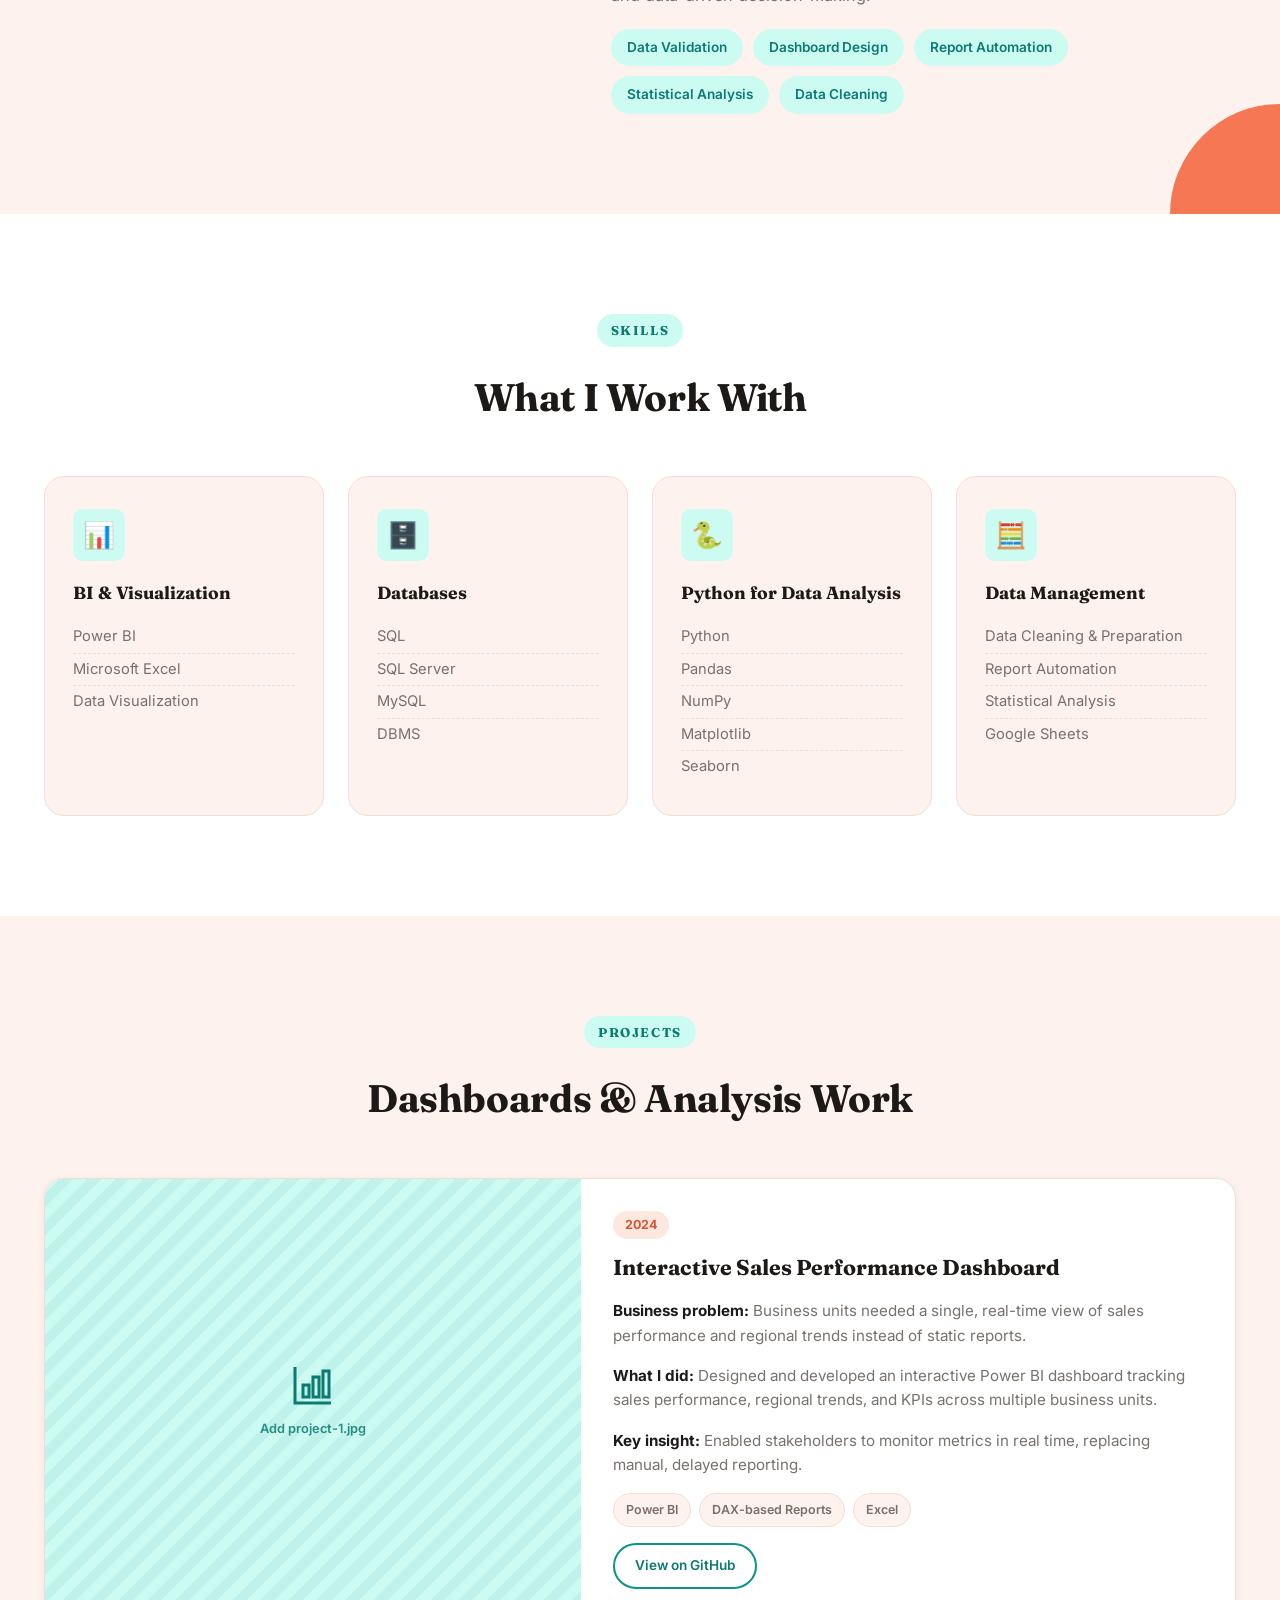
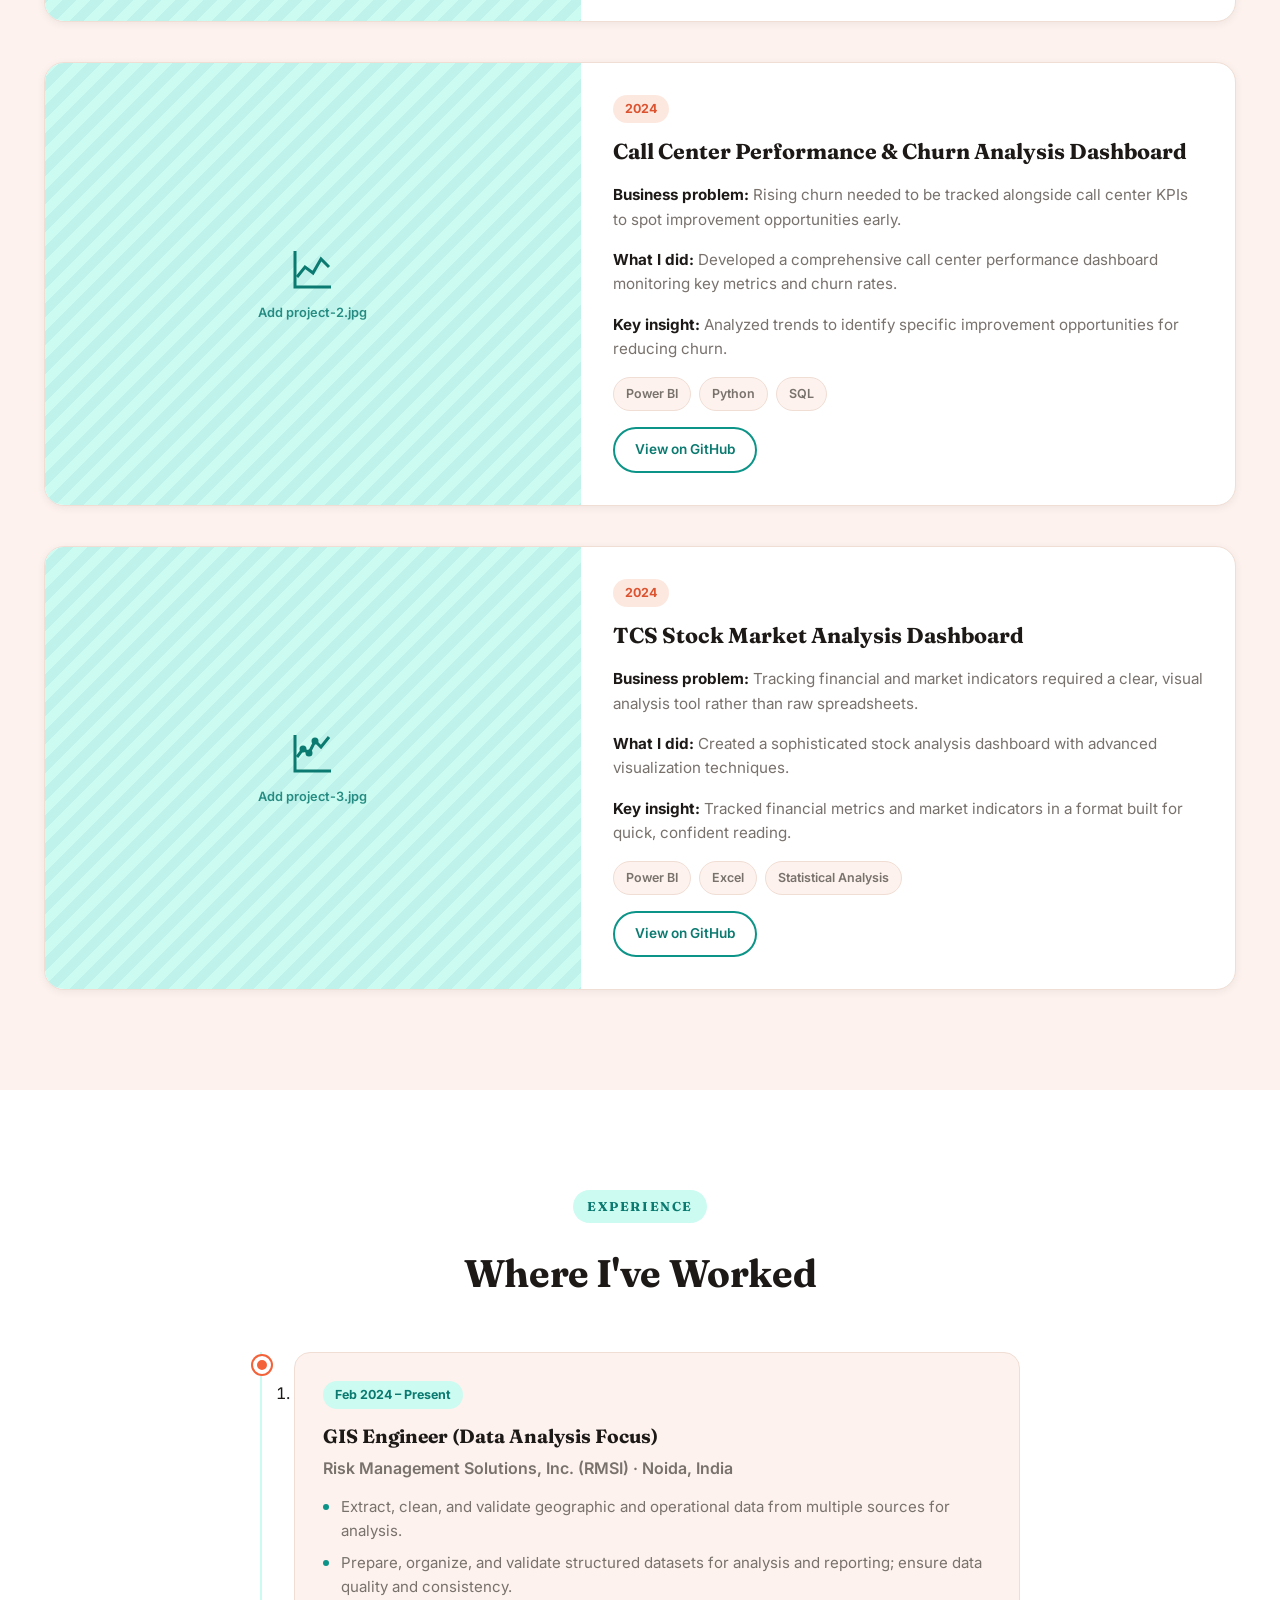
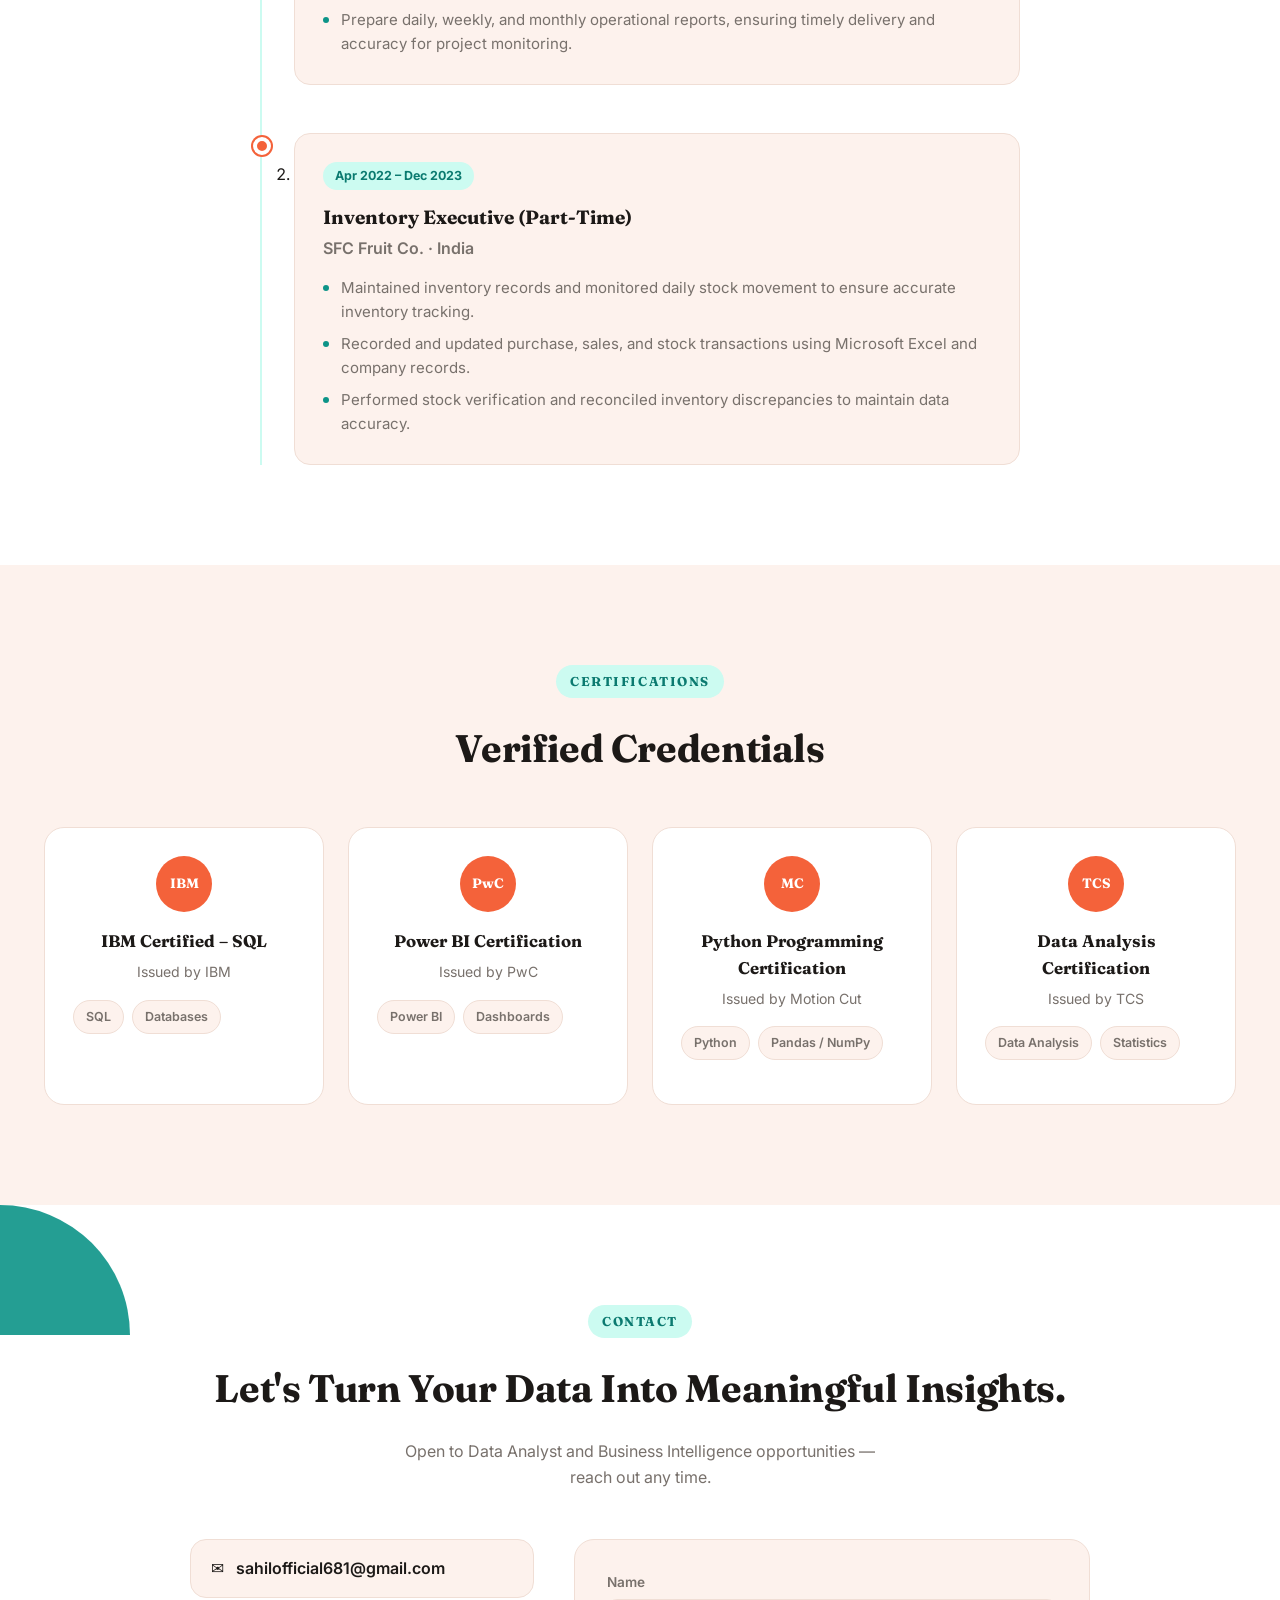
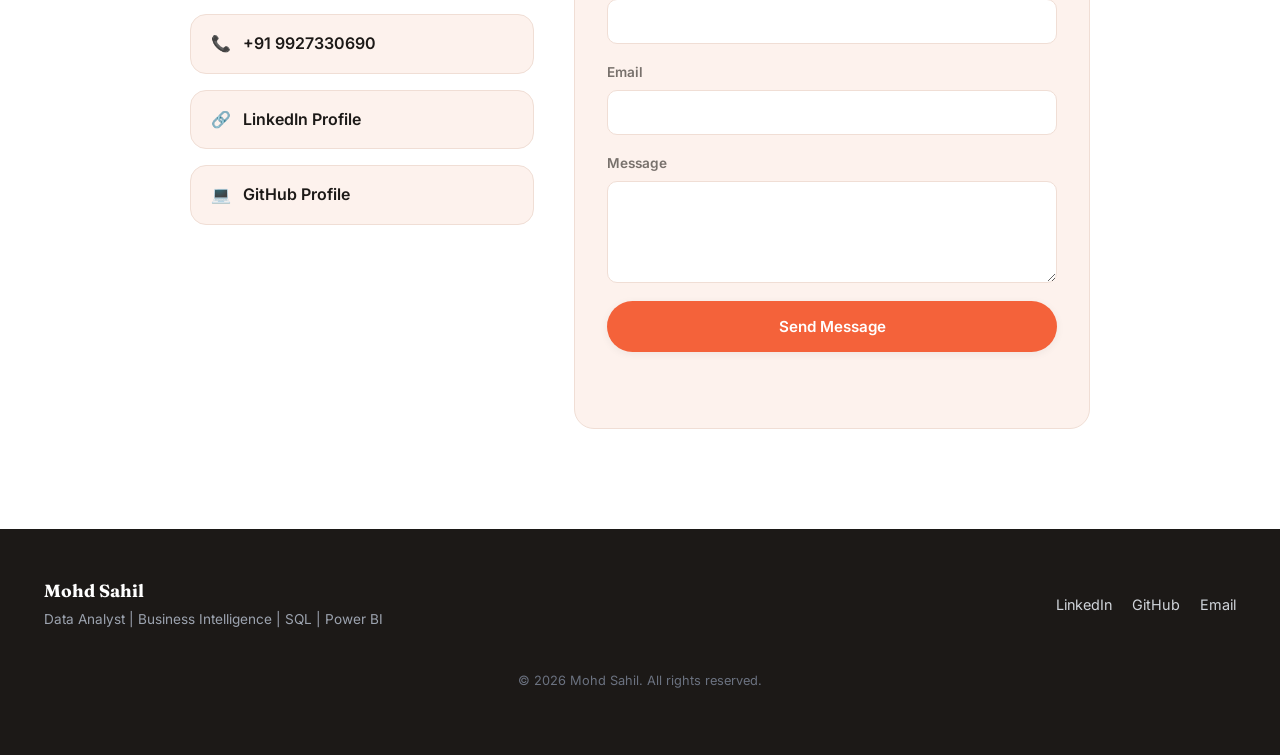
==== commit 20bf650a: "Update index.html" ====
--- a/index.html
+++ b/index.html
@@ -128,7 +128,6 @@
     <!-- ===================== ABOUT ===================== -->
     <section class="about" id="about">
       <span class="corner-shape corner-shape-coral" aria-hidden="true"></span>
-      <div class="watermark watermark-dots" aria-hidden="true"></div>
       <div class="container about-grid">
         <div class="about-visual reveal" aria-hidden="true">
           <div class="about-shape-block">
@@ -168,11 +167,6 @@
 
     <!-- ===================== SKILLS ===================== -->
     <section class="skills" id="skills">
-      <div class="watermark watermark-skyline" aria-hidden="true">
-  <svg viewBox="0 0 1200 160" xmlns="http://www.w3.org/2000/svg" preserveAspectRatio="none">
-    <rect x="0" y="74" width="26" height="86" fill="#0D9488"/><rect x="30" y="96" width="26" height="64" fill="#F4623A"/><rect x="60" y="65" width="26" height="95" fill="#0D9488"/><rect x="90" y="32" width="26" height="128" fill="#F4623A"/><rect x="120" y="109" width="26" height="51" fill="#0D9488"/><rect x="150" y="106" width="26" height="54" fill="#F4623A"/><rect x="180" y="10" width="26" height="150" fill="#0D9488"/><rect x="210" y="47" width="26" height="113" fill="#F4623A"/><rect x="240" y="103" width="26" height="57" fill="#0D9488"/><rect x="270" y="69" width="26" height="91" fill="#F4623A"/><rect x="300" y="41" width="26" height="119" fill="#0D9488"/><rect x="330" y="108" width="26" height="52" fill="#F4623A"/><rect x="360" y="51" width="26" height="109" fill="#0D9488"/><rect x="390" y="88" width="26" height="72" fill="#F4623A"/><rect x="420" y="111" width="26" height="49" fill="#0D9488"/><rect x="450" y="104" width="26" height="56" fill="#F4623A"/><rect x="480" y="60" width="26" height="100" fill="#0D9488"/><rect x="510" y="62" width="26" height="98" fill="#F4623A"/><rect x="540" y="107" width="26" height="53" fill="#0D9488"/><rect x="570" y="85" width="26" height="75" fill="#F4623A"/><rect x="600" y="104" width="26" height="56" fill="#0D9488"/><rect x="630" y="45" width="26" height="115" fill="#F4623A"/><rect x="660" y="61" width="26" height="99" fill="#0D9488"/><rect x="690" y="108" width="26" height="52" fill="#F4623A"/><rect x="720" y="10" width="26" height="150" fill="#0D9488"/><rect x="750" y="43" width="26" height="117" fill="#F4623A"/><rect x="780" y="100" width="26" height="60" fill="#0D9488"/><rect x="810" y="87" width="26" height="73" fill="#F4623A"/><rect x="840" y="35" width="26" height="125" fill="#0D9488"/><rect x="870" y="35" width="26" height="125" fill="#F4623A"/><rect x="900" y="41" width="26" height="119" fill="#0D9488"/><rect x="930" y="108" width="26" height="52" fill="#F4623A"/><rect x="960" y="42" width="26" height="118" fill="#0D9488"/><rect x="990" y="41" width="26" height="119" fill="#F4623A"/><rect x="1020" y="65" width="26" height="95" fill="#0D9488"/><rect x="1050" y="109" width="26" height="51" fill="#F4623A"/><rect x="1080" y="87" width="26" height="73" fill="#0D9488"/><rect x="1110" y="110" width="26" height="50" fill="#F4623A"/><rect x="1140" y="44" width="26" height="116" fill="#0D9488"/><rect x="1170" y="6" width="26" height="154" fill="#F4623A"/>
-  </svg>
-</div>
       <div class="container">
         <p class="eyebrow center">Skills</p>
         <h2 class="section-title center">What I Work With</h2>
@@ -227,12 +221,6 @@
 
     <!-- ===================== PROJECTS ===================== -->
     <section class="projects" id="projects">
-      <div class="watermark watermark-area" aria-hidden="true">
-  <svg viewBox="0 0 1400 320" xmlns="http://www.w3.org/2000/svg" preserveAspectRatio="none">
-    <path d="M0,230 C150,190 300,250 450,200 S750,120 900,150 S1200,70 1400,90 L1400,320 L0,320 Z" fill="#0D9488"/>
-    <path d="M0,260 C180,230 320,270 480,240 S780,170 950,190 S1250,130 1400,150" fill="none" stroke="#F4623A" stroke-width="4"/>
-  </svg>
-</div>
       <div class="container">
         <p class="eyebrow center">Projects</p>
         <h2 class="section-title center">Dashboards &amp; Analysis Work</h2>
@@ -320,7 +308,6 @@
 
     <!-- ===================== EXPERIENCE ===================== -->
     <section class="experience" id="experience">
-      <div class="watermark watermark-lines" aria-hidden="true"></div>
       <div class="container">
         <p class="eyebrow center">Experience</p>
         <h2 class="section-title center">Where I've Worked</h2>
@@ -359,13 +346,6 @@
 
     <!-- ===================== CERTIFICATIONS ===================== -->
     <section class="certifications" id="certifications">
-      <div class="watermark watermark-rings" aria-hidden="true">
-  <svg viewBox="0 0 240 240" xmlns="http://www.w3.org/2000/svg">
-    <circle cx="120" cy="120" r="95" fill="none" stroke="#0D9488" stroke-width="16" stroke-linecap="round" stroke-dasharray="405.9 596.9" transform="rotate(-90 120 120)"/>
-    <circle cx="120" cy="120" r="68" fill="none" stroke="#F4623A" stroke-width="14" stroke-linecap="round" stroke-dasharray="192.3 427.3" transform="rotate(-90 120 120)"/>
-    <circle cx="120" cy="120" r="42" fill="none" stroke="#0D9488" stroke-width="12" stroke-linecap="round" stroke-dasharray="216.4 263.9" transform="rotate(-90 120 120)"/>
-  </svg>
-</div>
       <div class="container">
         <p class="eyebrow center">Certifications</p>
         <h2 class="section-title center">Verified Credentials</h2>
--- a/style.css
+++ b/style.css
@@ -87,6 +87,8 @@
   max-width: var(--max-width);
   margin: 0 auto;
   padding: 0 24px;
+  position: relative;
+  z-index: 1;
 }
 
 /* ===================== BUTTONS ===================== */
@@ -483,7 +485,7 @@
 }
 
 /* ===================== SKILLS ===================== */
-.skills { background: var(--surface); }
+.skills { background: var(--surface); position: relative; overflow: hidden; }
 .skills-grid {
   display: grid;
   grid-template-columns: repeat(auto-fit, minmax(240px, 1fr));
@@ -526,6 +528,7 @@
 .skill-list li:last-child { border-bottom: none; }
 
 /* ===================== PROJECTS ===================== */
+.projects { position: relative; overflow: hidden; }
 .project-list {
   display: flex;
   flex-direction: column;
@@ -602,7 +605,7 @@
 .project-actions { margin-top: 16px; }
 
 /* ===================== EXPERIENCE (TIMELINE) ===================== */
-.experience { background: var(--surface); }
+.experience { background: var(--surface); position: relative; overflow: hidden; }
 .timeline {
   position: relative;
   max-width: 760px;
@@ -660,6 +663,7 @@
 }
 
 /* ===================== CERTIFICATIONS ===================== */
+.certifications { position: relative; overflow: hidden; }
 .cert-grid {
   display: grid;
   grid-template-columns: repeat(auto-fit, minmax(240px, 1fr));
@@ -851,3 +855,71 @@
   .chip-bi { left: -6%; }
   .chip-py { right: -2%; }
 }
+
+/* =========================================================
+   SECTION WATERMARKS — subtle full-section background charts
+   ========================================================= */
+.watermark {
+  position: absolute;
+  inset: 0;
+  z-index: 0;
+  pointer-events: none;
+  overflow: hidden;
+}
+
+.watermark-dots {
+  background-image: radial-gradient(var(--teal) 1.6px, transparent 1.6px);
+  background-size: 28px 28px;
+  opacity: 0.07;
+  mask-image: radial-gradient(ellipse 60% 50% at 30% 40%, black 40%, transparent 80%);
+  -webkit-mask-image: radial-gradient(ellipse 60% 50% at 30% 40%, black 40%, transparent 80%);
+}
+
+.watermark-skyline {
+  bottom: -6%;
+  left: 0;
+  right: 0;
+  height: 160px;
+  top: auto;
+  opacity: 0.05;
+}
+.watermark-skyline svg { width: 100%; height: 100%; display: block; }
+
+.watermark-area {
+  top: 0;
+  left: 0;
+  right: 0;
+  height: 320px;
+  bottom: auto;
+  opacity: 0.06;
+}
+.watermark-area svg { width: 100%; height: 100%; display: block; }
+
+.watermark-lines {
+  background-image: repeating-linear-gradient(
+    135deg,
+    var(--teal) 0px,
+    var(--teal) 1.5px,
+    transparent 1.5px,
+    transparent 34px
+  );
+  opacity: 0.05;
+  mask-image: linear-gradient(to left, black, transparent 70%);
+  -webkit-mask-image: linear-gradient(to left, black, transparent 70%);
+}
+
+.watermark-rings {
+  top: -8%;
+  right: -6%;
+  width: 480px;
+  height: 480px;
+  left: auto;
+  bottom: auto;
+  opacity: 0.08;
+}
+.watermark-rings svg { width: 100%; height: 100%; display: block; }
+
+@media (max-width: 780px) {
+  .watermark-skyline, .watermark-area, .watermark-rings { opacity: 0.045; }
+  .watermark-rings { width: 320px; height: 320px; }
+}
